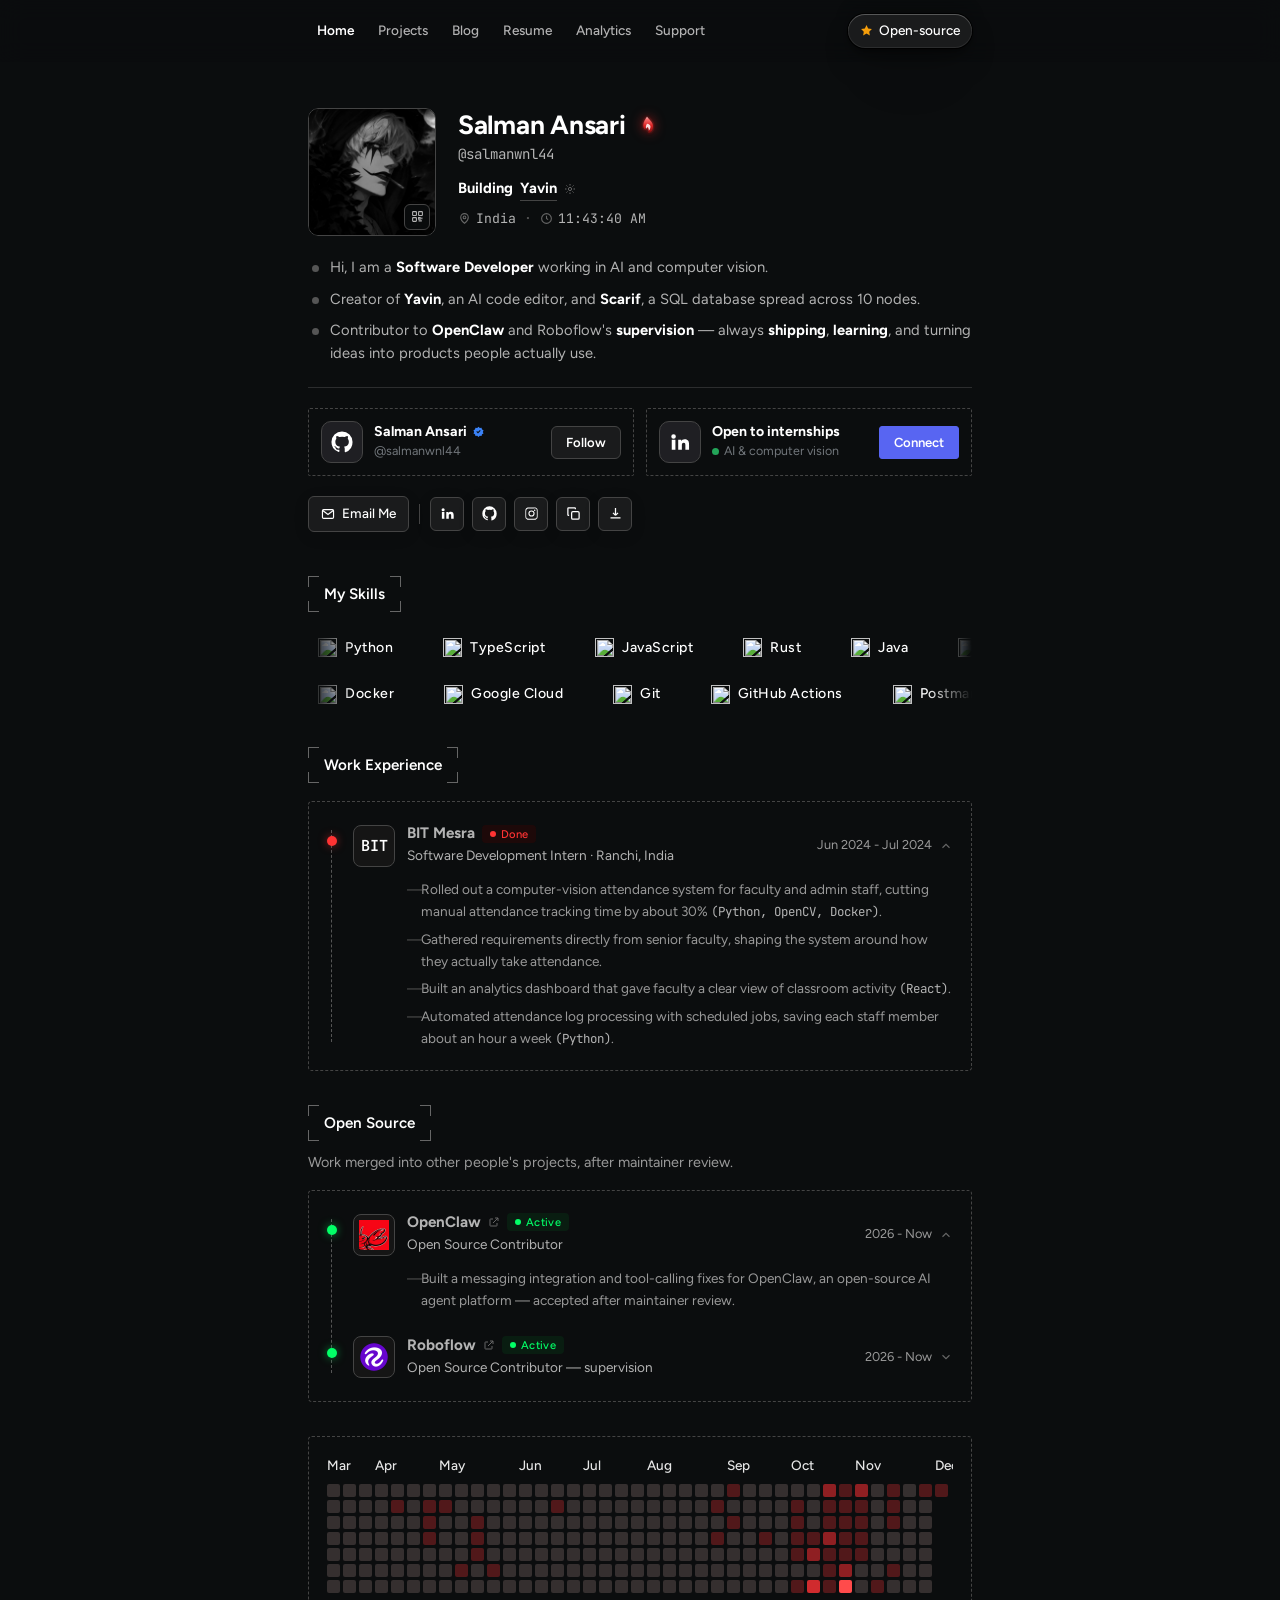
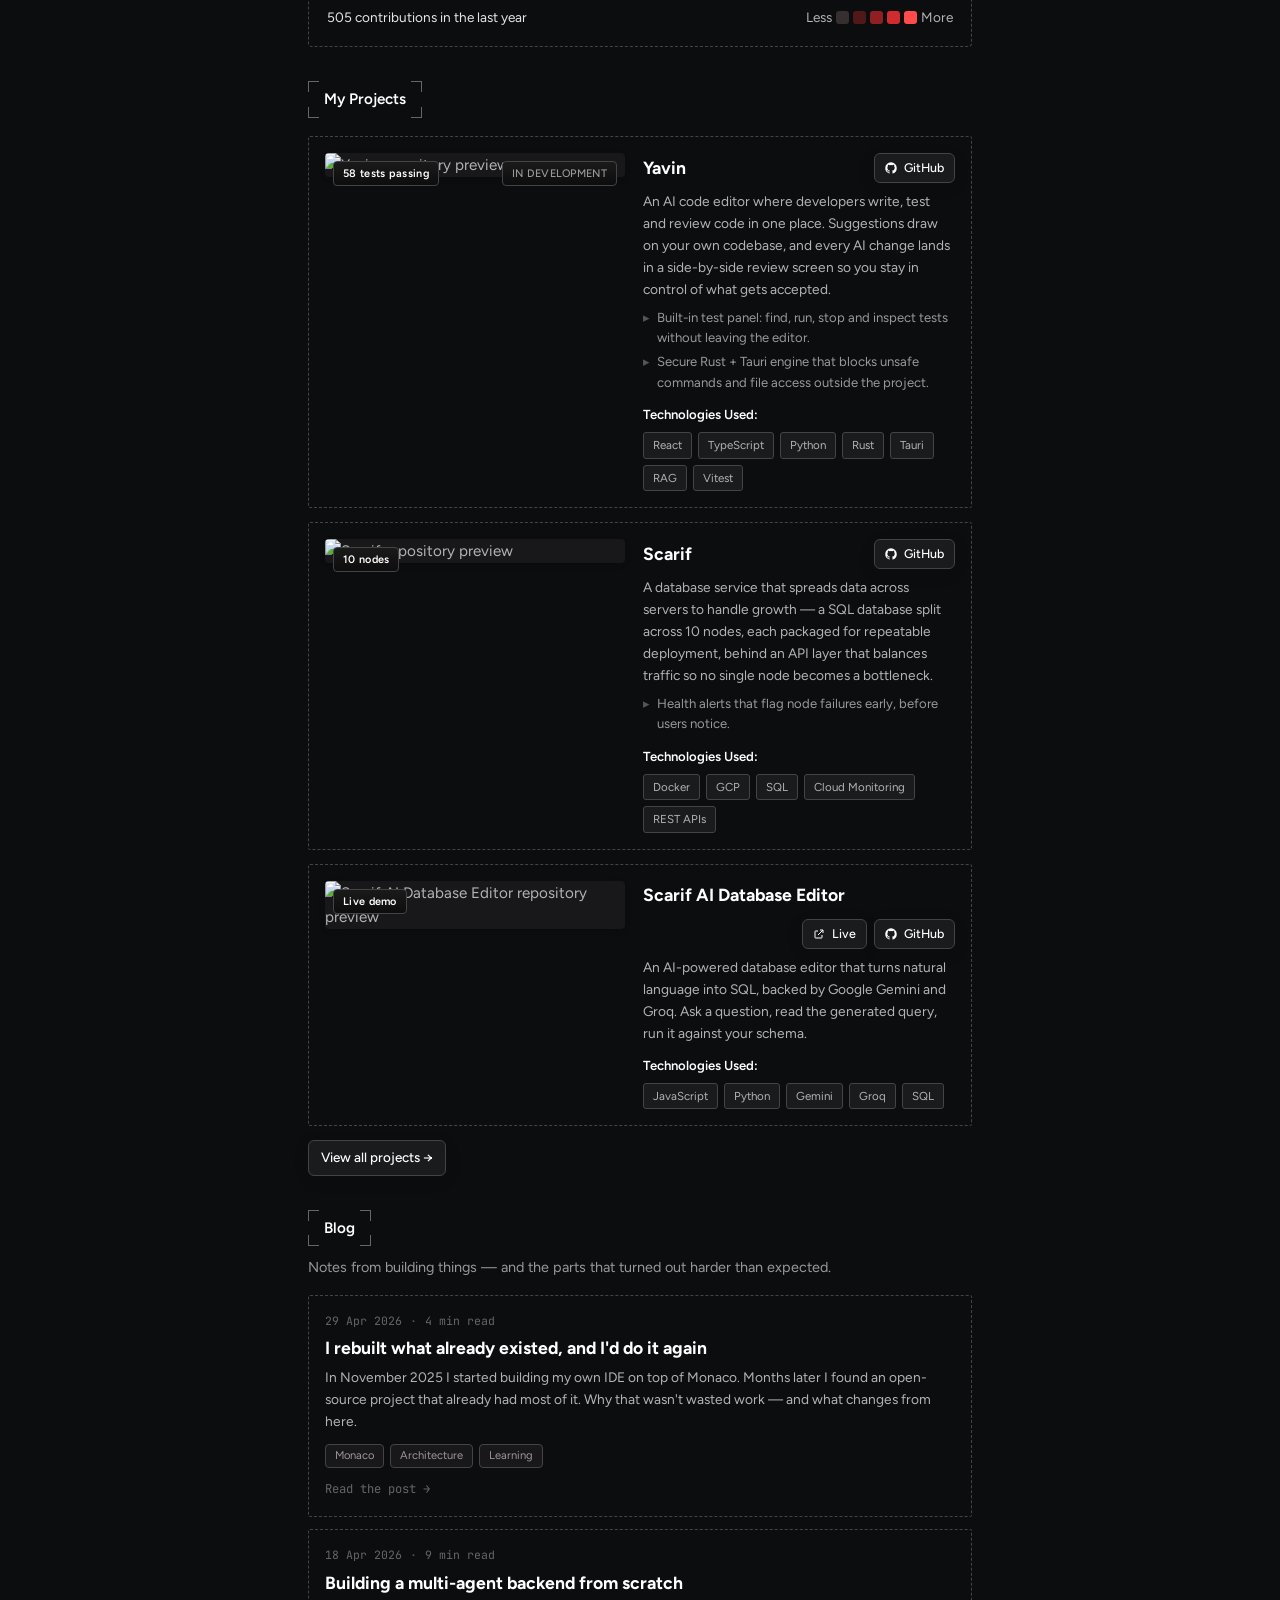
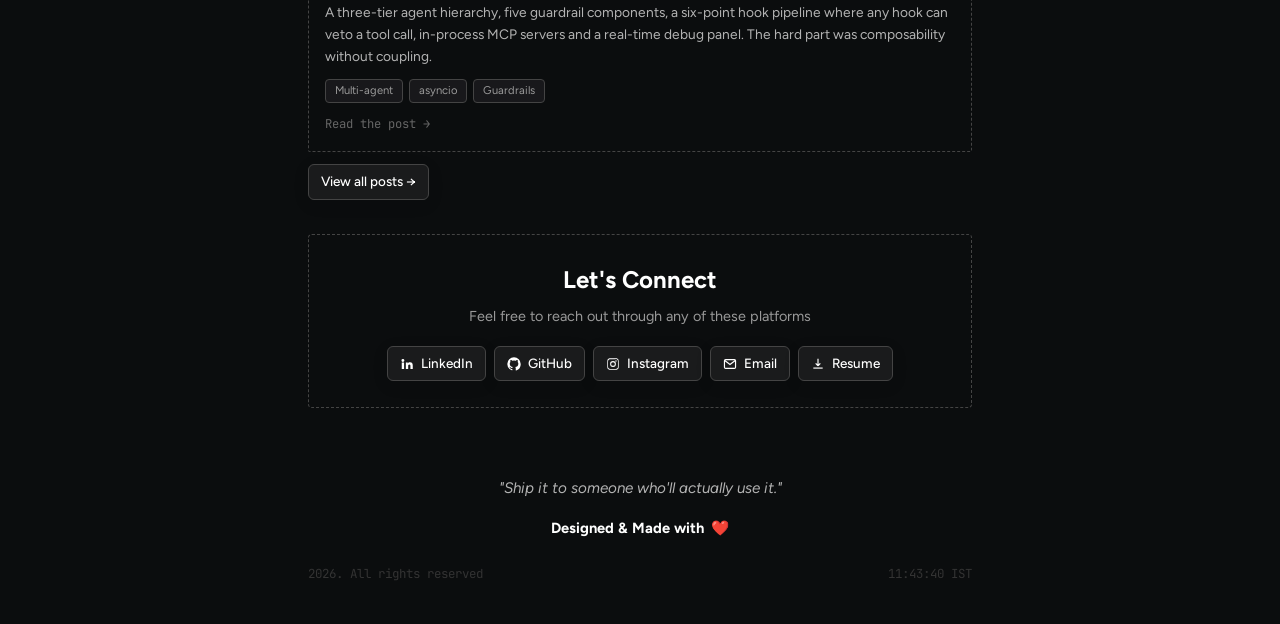
==== index.html @ 09cb1673 "chore: replace sizzle noise with clean, premium tactile pop click sound" ====
<!DOCTYPE html>
<html lang="en">

<head>
  <meta charset="utf-8" />
  <meta name="viewport" content="width=device-width, initial-scale=1" />
  <title>Salman Ansari</title>
  <meta name="description"
    content="Salman Ansari — MCA student at BIT Mesra building AI and computer-vision software. Creator of Yavin and Scarif. Open-source contributor to OpenClaw and Roboflow supervision." />
  <meta name="author" content="Salman Ansari" />
  <meta name="theme-color" content="#0b0d0e" />

  <meta property="og:type" content="website" />
  <meta property="og:title" content="Salman Ansari" />
  <meta property="og:description" content="MCA student at BIT Mesra building AI and computer-vision software." />
  <meta property="og:image" content="./assets/portrait.jpg" />
  <meta name="twitter:card" content="summary" />

  <link rel="icon"
    href="data:image/svg+xml,<svg xmlns='http://www.w3.org/2000/svg' viewBox='0 0 100 100'><rect width='100' height='100' rx='22' fill='%230b0d0e'/><text x='50' y='68' font-family='monospace' font-size='56' font-weight='700' fill='%23ffffff' text-anchor='middle'>S</text></svg>" />

  <link rel="preconnect" href="https://fonts.googleapis.com" />
  <link rel="preconnect" href="https://fonts.gstatic.com" crossorigin />
  <link
    href="https://fonts.googleapis.com/css2?family=Figtree:wght@400;500;600;700&amp;family=JetBrains+Mono:wght@400;500;600&amp;display=swap"
    rel="stylesheet" />
  <link rel="stylesheet" href="./assets/styles.css?v=202611122035" />

  <script type="application/ld+json">
{
  "@context": "https://schema.org",
  "@type": "Person",
  "name": "Salman Ansari",
  "jobTitle": "Software Developer",
  "email": "mailto:salmanwnl4@gmail.com",
  "url": "https://github.com/salmanwnl44",
  "alumniOf": "Birla Institute of Technology, Mesra",
  "sameAs": ["https://github.com/salmanwnl44", "https://www.linkedin.com/in/salmanwnl/"]
}
</script>
</head>

<body>
  <a class="skip-link" href="#main">Skip to content</a>

  <nav class="navbar" aria-label="Primary">
    <div class="nav-inner">
      <ul class="nav-links">
        <li><a href="./" class="nav-link is-active">Home</a></li>
        <li><a href="./projects" class="nav-link">Projects</a></li>
        <li><a href="./blog" class="nav-link">Blog</a></li>
        <li><a href="./resume" class="nav-link">Resume</a></li>
        <li><a href="./analytics" class="nav-link">Analytics</a></li>
        <li><a href="./support" class="nav-link">Support</a></li>
      </ul>
      <a class="nav-star" href="https://github.com/salmanwnl44" target="_blank" rel="noopener">
        <svg class="star" viewBox="0 0 24 24" width="13" height="13" fill="currentColor" aria-hidden="true">
          <path d="m12 2 3.1 6.3 6.9 1-5 4.9 1.2 6.8-6.2-3.3-6.2 3.3L7 14.2 2 9.3l6.9-1L12 2Z" />
        </svg>
        <span>Open-source</span>
      </a>
    </div>
  </nav>

  <main id="main" class="wrap">

    <!-- ===================== HERO ===================== -->
    <section class="hero">
      <div class="hero-top">
        <div class="avatar-wrap" data-avatar role="button" tabindex="0" aria-label="Click photo to flip">
          <div class="avatar-card">
            <div class="avatar-face avatar-front">
              <img class="avatar" src="./assets/portrait-anime.jpg" alt="Anime portrait of Salman Ansari" width="128" height="128" />
            </div>
            <div class="avatar-face avatar-back">
              <img class="avatar" src="./assets/portrait-real.jpg" alt="Real portrait of Salman Ansari" width="128" height="128" />
            </div>
          </div>
          <div class="qr-face">
            <img
              src="https://api.qrserver.com/v1/create-qr-code/?size=220x220&amp;margin=0&amp;data=https%3A%2F%2Fgithub.com%2Fsalmanwnl44"
              alt="QR code linking to github.com/salmanwnl44" width="112" height="112" loading="lazy" />
          </div>
          <button class="qr-toggle" type="button" data-qr-toggle aria-label="Show QR code" title="Show QR code" tabindex="0">
            <svg viewBox="0 0 24 24" width="13" height="13" fill="none" stroke="currentColor" stroke-width="2" aria-hidden="true">
              <rect x="3" y="3" width="7" height="7" rx="1" />
              <rect x="14" y="3" width="7" height="7" rx="1" />
              <rect x="3" y="14" width="7" height="7" rx="1" />
              <path d="M14 14h3v3h-3zM20 14v3M14 20h6" />
            </svg>
          </button>
        </div>

        <div class="hero-id">
          <h1 class="hero-name">Salman Ansari <span class="blood-flame" aria-hidden="true" title="blood flame">
            <svg viewBox="0 0 24 24" width="22" height="22" fill="none" xmlns="http://www.w3.org/2000/svg">
              <defs>
                <linearGradient id="bloodFlameGrad" x1="0%" y1="100%" x2="0%" y2="0%">
                  <stop offset="0%" stop-color="#7f0909" />
                  <stop offset="45%" stop-color="#dc2626" />
                  <stop offset="85%" stop-color="#f87171" />
                  <stop offset="100%" stop-color="#fecaca" />
                </linearGradient>
                <filter id="bloodFlameGlow" x="-20%" y="-20%" width="140%" height="140%">
                  <feDropShadow dx="0" dy="0" stdDeviation="2" flood-color="#dc2626" flood-opacity="0.8" />
                </filter>
              </defs>
              <!-- Outer Flame -->
              <path d="M12 2C10.5 4.5 8 7.5 8 11.5C8 13.8 9.2 15.6 10.4 16.5C10 15 10.3 13.2 11.5 12C12.2 14.5 14 15.8 14 18C14 18.5 13.8 19 13.5 19.5C16.8 18.6 18.5 15.5 18.5 12.5C18.5 7.5 14 5 12 2Z" fill="url(#bloodFlameGrad)" filter="url(#bloodFlameGlow)" />
              <!-- Inner Core Ember -->
              <path d="M12 9.5C10.8 11.5 10.5 13 11 15C11.5 14.2 12.2 13.8 12.8 13.2C13.5 14.2 14 15.2 14 16.8C15.2 15.8 15.8 14.2 15.8 12.5C15.8 10.8 14 9.8 12 9.5Z" fill="#fff" opacity="0.85" />
            </svg>
          </span></h1>
          <a class="hero-handle" href="https://github.com/salmanwnl44" target="_blank" rel="noopener">@salmanwnl44</a>

          <p class="hero-status">
            Building <a href="https://github.com/salmanwnl44/Yavin-Rust-1" target="_blank" rel="noopener">Yavin</a>
            <svg class="spin" viewBox="0 0 24 24" width="12" height="12" fill="none" stroke="currentColor"
              stroke-width="2" aria-hidden="true">
              <circle cx="12" cy="12" r="3.2" />
              <path d="M12 2v3M12 19v3M2 12h3M19 12h3M4.9 4.9l2.1 2.1M17 17l2.1 2.1M19.1 4.9 17 7M7 17l-2.1 2.1" />
            </svg>
          </p>

          <ul class="hero-meta">
            <li>
              <svg viewBox="0 0 24 24" width="13" height="13" fill="none" stroke="currentColor" stroke-width="2"
                aria-hidden="true">
                <path d="M12 21s7-5.5 7-11a7 7 0 1 0-14 0c0 5.5 7 11 7 11Z" />
                <circle cx="12" cy="10" r="2.5" />
              </svg>
              India
            </li>
            <li aria-hidden="true" class="sep">·</li>
            <li>
              <svg viewBox="0 0 24 24" width="13" height="13" fill="none" stroke="currentColor" stroke-width="2"
                aria-hidden="true">
                <circle cx="12" cy="12" r="9" />
                <path d="M12 7v5l3 2" />
              </svg>
              <span data-clock-12>--:--:--</span>
            </li>
          </ul>
        </div>
      </div>

      <ul class="hero-bio">
        <li>Hi, I am a <span class="hl">Software Developer</span> working in AI and computer vision.</li>
        <li>Creator of <span class="hl">Yavin</span>, an AI code editor, and <span class="hl">Scarif</span>, a SQL
          database spread across 10 nodes.</li>
        <li>Contributor to <span class="hl">OpenClaw</span> and Roboflow's <span class="hl">supervision</span> — always
          <span class="hl">shipping</span>, <span class="hl">learning</span>, and turning ideas into products people
          actually use.</li>
      </ul>

      <hr class="hero-rule" />

      <div class="hero-cards">
        <div class="mini-card">
          <span class="mini-logo">
            <svg viewBox="0 0 24 24" width="22" height="22" fill="currentColor" aria-hidden="true">
              <path
                d="M12 .5A11.5 11.5 0 0 0 .5 12a11.5 11.5 0 0 0 7.86 10.92c.58.1.79-.25.79-.56v-2c-3.2.7-3.88-1.37-3.88-1.37-.53-1.34-1.29-1.7-1.29-1.7-1.05-.72.08-.7.08-.7 1.16.08 1.77 1.19 1.77 1.19 1.04 1.78 2.72 1.27 3.38.97.1-.75.4-1.27.73-1.56-2.55-.29-5.23-1.28-5.23-5.69 0-1.26.45-2.29 1.19-3.1-.12-.29-.52-1.46.11-3.05 0 0 .97-.31 3.18 1.18a11.1 11.1 0 0 1 5.8 0c2.2-1.49 3.17-1.18 3.17-1.18.63 1.59.23 2.76.12 3.05.74.81 1.18 1.84 1.18 3.1 0 4.42-2.69 5.39-5.25 5.68.41.36.78 1.07.78 2.15v3.19c0 .31.21.67.8.56A11.5 11.5 0 0 0 23.5 12A11.5 11.5 0 0 0 12 .5Z" />
            </svg>
          </span>
          <div class="mini-body">
            <p class="mini-name">Salman Ansari
              <svg viewBox="0 0 24 24" width="13" height="13" fill="currentColor" aria-hidden="true">
                <path
                  d="m12 1.5 2.4 2.1 3.2-.3.9 3.1 2.8 1.6-1.3 2.9 1.3 2.9-2.8 1.6-.9 3.1-3.2-.3L12 20.3l-2.4-2.1-3.2.3-.9-3.1L2.7 13.8 4 10.9 2.7 8l2.8-1.6.9-3.1 3.2.3L12 1.5Zm-1 12.3 5-5-1.4-1.4-3.6 3.6-1.6-1.6L8 10.8l3 3Z" />
              </svg>
            </p>
            <p class="mini-sub">@salmanwnl44</p>
          </div>
          <a class="mini-btn" href="https://github.com/salmanwnl44" target="_blank" rel="noopener">Follow</a>
        </div>

        <div class="mini-card">
          <span class="mini-logo">
            <svg viewBox="0 0 24 24" width="22" height="22" fill="currentColor" aria-hidden="true">
              <path
                d="M4.98 3.5a2.5 2.5 0 1 0 0 5 2.5 2.5 0 0 0 0-5ZM3 9.5h4v11H3v-11ZM9.5 9.5h3.8v1.5h.05c.53-.95 1.83-1.95 3.76-1.95 4.02 0 4.76 2.5 4.76 5.76v5.69h-4v-5.05c0-1.2-.02-2.75-1.78-2.75-1.78 0-2.05 1.3-2.05 2.66v5.14h-4v-11Z" />
            </svg>
          </span>
          <div class="mini-body">
            <p class="mini-name">Open to internships</p>
            <p class="mini-sub"><span class="dot-green" aria-hidden="true"></span> AI &amp; computer vision</p>
          </div>
          <a class="mini-btn is-brand" href="https://www.linkedin.com/in/salmanwnl/" target="_blank"
            rel="noopener">Connect</a>
        </div>
      </div>

      <div class="social-row">
        <a class="btn" href="mailto:salmanwnl4@gmail.com">
          <svg viewBox="0 0 24 24" width="14" height="14" fill="none" stroke="currentColor" stroke-width="2"
            aria-hidden="true">
            <rect x="2.5" y="4.5" width="19" height="15" rx="2" />
            <path d="m3 6 9 7 9-7" />
          </svg>
          Email Me
        </a>
        <span class="divider" aria-hidden="true"></span>
        <a class="btn icon-btn" href="https://www.linkedin.com/in/salmanwnl/" target="_blank" rel="noopener"
          aria-label="LinkedIn">
          <svg viewBox="0 0 24 24" width="15" height="15" fill="currentColor" aria-hidden="true">
            <path
              d="M4.98 3.5a2.5 2.5 0 1 0 0 5 2.5 2.5 0 0 0 0-5ZM3 9.5h4v11H3v-11ZM9.5 9.5h3.8v1.5h.05c.53-.95 1.83-1.95 3.76-1.95 4.02 0 4.76 2.5 4.76 5.76v5.69h-4v-5.05c0-1.2-.02-2.75-1.78-2.75-1.78 0-2.05 1.3-2.05 2.66v5.14h-4v-11Z" />
          </svg>
        </a>
        <a class="btn icon-btn" href="https://github.com/salmanwnl44" target="_blank" rel="noopener"
          aria-label="GitHub">
          <svg viewBox="0 0 24 24" width="15" height="15" fill="currentColor" aria-hidden="true">
            <path
              d="M12 .5A11.5 11.5 0 0 0 .5 12a11.5 11.5 0 0 0 7.86 10.92c.58.1.79-.25.79-.56v-2c-3.2.7-3.88-1.37-3.88-1.37-.53-1.34-1.29-1.7-1.29-1.7-1.05-.72.08-.7.08-.7 1.16.08 1.77 1.19 1.77 1.19 1.04 1.78 2.72 1.27 3.38.97.1-.75.4-1.27.73-1.56-2.55-.29-5.23-1.28-5.23-5.69 0-1.26.45-2.29 1.19-3.1-.12-.29-.52-1.46.11-3.05 0 0 .97-.31 3.18 1.18a11.1 11.1 0 0 1 5.8 0c2.2-1.49 3.17-1.18 3.17-1.18.63 1.59.23 2.76.12 3.05.74.81 1.18 1.84 1.18 3.1 0 4.42-2.69 5.39-5.25 5.68.41.36.78 1.07.78 2.15v3.19c0 .31.21.67.8.56A11.5 11.5 0 0 0 23.5 12A11.5 11.5 0 0 0 12 .5Z" />
          </svg>
        </a>
        <a class="btn icon-btn" href="https://www.instagram.com/salmanwnl/" target="_blank" rel="noopener"
          aria-label="Instagram">
          <svg viewBox="0 0 24 24" width="15" height="15" fill="currentColor" aria-hidden="true">
            <path
              d="M12 2.2c3.2 0 3.6 0 4.9.07 1.2.06 1.8.25 2.2.42.56.22.96.48 1.38.9.42.42.68.82.9 1.38.17.4.36 1 .42 2.2.07 1.3.07 1.7.07 4.9s0 3.6-.07 4.9c-.06 1.2-.25 1.8-.42 2.2a3.8 3.8 0 0 1-.9 1.38c-.42.42-.82.68-1.38.9-.4.17-1 .36-2.2.42-1.3.07-1.7.07-4.9.07s-3.6 0-4.9-.07c-1.2-.06-1.8-.25-2.2-.42a3.8 3.8 0 0 1-1.38-.9 3.8 3.8 0 0 1-.9-1.38c-.17-.4-.36-1-.42-2.2C2.2 15.6 2.2 15.2 2.2 12s0-3.6.07-4.9c.06-1.2.25-1.8.42-2.2.22-.56.48-.96.9-1.38.42-.42.82-.68 1.38-.9.4-.17 1-.36 2.2-.42C8.4 2.2 8.8 2.2 12 2.2Zm0 1.8c-3.14 0-3.5.01-4.74.07-.9.04-1.38.19-1.7.31-.43.17-.73.37-1.05.69-.32.32-.52.62-.69 1.05-.12.32-.27.8-.31 1.7C3.45 8.5 3.44 8.86 3.44 12s.01 3.5.07 4.74c.04.9.19 1.38.31 1.7.17.43.37.73.69 1.05.32.32.62.52 1.05.69.32.12.8.27 1.7.31 1.24.06 1.6.07 4.74.07s3.5-.01 4.74-.07c.9-.04 1.38-.19 1.7-.31.43-.17.73-.37 1.05-.69.32-.32.52-.62.69-1.05.12-.32.27-.8.31-1.7.06-1.24.07-1.6.07-4.74s-.01-3.5-.07-4.74c-.04-.9-.19-1.38-.31-1.7a2.8 2.8 0 0 0-.69-1.05 2.8 2.8 0 0 0-1.05-.69c-.32-.12-.8-.27-1.7-.31C15.5 4.01 15.14 4 12 4Zm0 3.06a4.94 4.94 0 1 1 0 9.88 4.94 4.94 0 0 1 0-9.88Zm0 8.15a3.21 3.21 0 1 0 0-6.42 3.21 3.21 0 0 0 0 6.42Zm6.29-8.35a1.15 1.15 0 1 1-2.3 0 1.15 1.15 0 0 1 2.3 0Z" />
          </svg>
        </a>
        <button class="btn icon-btn" type="button" data-copy="salmanwnl4@gmail.com" aria-label="Copy email address">
          <svg viewBox="0 0 24 24" width="15" height="15" fill="none" stroke="currentColor" stroke-width="2"
            aria-hidden="true">
            <rect x="9" y="9" width="12" height="12" rx="2" />
            <path d="M5 15H4a1 1 0 0 1-1-1V4a1 1 0 0 1 1-1h10a1 1 0 0 1 1 1v1" />
          </svg>
        </button>
        <a class="btn icon-btn" href="./assets/Salman_Ansari_Resume.pdf" target="_blank" rel="noopener"
          aria-label="Download résumé">
          <svg viewBox="0 0 24 24" width="15" height="15" fill="none" stroke="currentColor" stroke-width="2"
            aria-hidden="true">
            <path d="M12 3v12m0 0 4-4m-4 4-4-4" />
            <path d="M4 19h16" />
          </svg>
        </a>
      </div>
    </section>

    <!-- ===================== SKILLS ===================== -->
    <section class="section" id="skills">
      <h2 class="section-title">My Skills</h2>

      <div class="marquee" data-marquee>
        <div class="marquee-track" data-track>
          <span class="skill"><img src="https://cdn.simpleicons.org/python" alt="" width="19" height="19"
              loading="lazy" />Python</span>
          <span class="skill"><img src="https://cdn.simpleicons.org/typescript" alt="" width="19" height="19"
              loading="lazy" />TypeScript</span>
          <span class="skill"><img src="https://cdn.simpleicons.org/javascript" alt="" width="19" height="19"
              loading="lazy" />JavaScript</span>
          <span class="skill"><img src="https://cdn.simpleicons.org/rust/f74c00" alt="" width="19" height="19"
              loading="lazy" />Rust</span>
          <span class="skill"><img src="https://cdn.simpleicons.org/openjdk/ffffff" alt="" width="19" height="19"
              loading="lazy" />Java</span>
          <span class="skill"><img src="https://cdn.simpleicons.org/react" alt="" width="19" height="19"
              loading="lazy" />React</span>
          <span class="skill"><img src="https://cdn.simpleicons.org/nodedotjs" alt="" width="19" height="19"
              loading="lazy" />Node.js</span>
          <span class="skill"><img src="https://cdn.simpleicons.org/express/ffffff" alt="" width="19" height="19"
              loading="lazy" />Express</span>
          <span class="skill"><img src="https://cdn.simpleicons.org/fastapi" alt="" width="19" height="19"
              loading="lazy" />FastAPI</span>
          <span class="skill"><img src="https://cdn.simpleicons.org/flask/ffffff" alt="" width="19" height="19"
              loading="lazy" />Flask</span>
          <span class="skill"><img src="https://cdn.simpleicons.org/mongodb" alt="" width="19" height="19"
              loading="lazy" />MongoDB</span>
          <span class="skill"><img src="https://cdn.simpleicons.org/tauri" alt="" width="19" height="19"
              loading="lazy" />Tauri</span>
        </div>
      </div>

      <div class="marquee" data-marquee data-reverse>
        <div class="marquee-track" data-track>
          <span class="skill"><img src="https://cdn.simpleicons.org/docker" alt="" width="19" height="19"
              loading="lazy" />Docker</span>
          <span class="skill"><img src="https://cdn.simpleicons.org/googlecloud" alt="" width="19" height="19"
              loading="lazy" />Google Cloud</span>
          <span class="skill"><img src="https://cdn.simpleicons.org/git" alt="" width="19" height="19"
              loading="lazy" />Git</span>
          <span class="skill"><img src="https://cdn.simpleicons.org/githubactions" alt="" width="19" height="19"
              loading="lazy" />GitHub Actions</span>
          <span class="skill"><img src="https://cdn.simpleicons.org/postman" alt="" width="19" height="19"
              loading="lazy" />Postman</span>
          <span class="skill"><img src="https://cdn.simpleicons.org/opencv" alt="" width="19" height="19"
              loading="lazy" />OpenCV</span>
          <span class="skill"><img src="https://cdn.simpleicons.org/roboflow" alt="" width="19" height="19"
              loading="lazy" />Roboflow</span>
          <span class="skill"><img src="https://cdn.simpleicons.org/langchain/ffffff" alt="" width="19" height="19"
              loading="lazy" />LangGraph</span>
          <span class="skill"><img src="https://cdn.simpleicons.org/electron" alt="" width="19" height="19"
              loading="lazy" />Electron</span>
          <span class="skill"><img src="https://cdn.simpleicons.org/vitest" alt="" width="19" height="19"
              loading="lazy" />Vitest</span>
          <span class="skill"><img src="https://cdn.simpleicons.org/jest" alt="" width="19" height="19"
              loading="lazy" />Jest</span>
          <span class="skill"><img src="https://cdn.simpleicons.org/linux/ffffff" alt="" width="19" height="19"
              loading="lazy" />Linux</span>
        </div>
      </div>
    </section>

    <!-- ===================== EXPERIENCE ===================== -->
    <section class="section" id="experience">
      <h2 class="section-title">Work Experience</h2>

      <div class="boxed">
        <div class="timeline">

          <article class="exp" data-exp data-open="true">
            <span class="tl-dot is-past" aria-hidden="true"></span>
            <button class="exp-head" type="button" data-exp-toggle aria-expanded="true">
              <span class="exp-logo">BIT</span>
              <span class="exp-main">
                <span class="exp-company">BIT Mesra
                  <span class="badge badge-past"><span class="b-dot"></span>Done</span>
                </span>
                <span class="exp-role">Software Development Intern · Ranchi, India</span>
              </span>
              <span class="exp-right">
                <span class="exp-dates">Jun 2024 - Jul 2024</span>
                <svg class="exp-chev" viewBox="0 0 24 24" width="14" height="14" fill="none" stroke="currentColor"
                  stroke-width="2" aria-hidden="true">
                  <path d="m6 9 6 6 6-6" />
                </svg>
              </span>
            </button>
            <div class="exp-panel">
              <div>
                <ul class="exp-body">
                  <li>Rolled out a computer-vision attendance system for faculty and admin staff, cutting manual
                    attendance tracking time by about 30% <em>(Python, OpenCV, Docker)</em>.</li>
                  <li>Gathered requirements directly from senior faculty, shaping the system around how they actually
                    take attendance.</li>
                  <li>Built an analytics dashboard that gave faculty a clear view of classroom activity
                    <em>(React)</em>.</li>
                  <li>Automated attendance log processing with scheduled jobs, saving each staff member about an hour a
                    week <em>(Python)</em>.</li>
                </ul>
              </div>
            </div>
          </article>

        </div>
      </div>
    </section>

    <!-- ===================== OPEN SOURCE ===================== -->
    <section class="section" id="open-source">
      <h2 class="section-title">Open Source</h2>
      <p class="page-sub" style="margin:-8px 0 16px">Work merged into other people's projects, after maintainer review.
      </p>

      <div class="boxed">
        <div class="timeline">

          <article class="exp" data-exp data-open="true">
            <span class="tl-dot is-active" aria-hidden="true"></span>
            <button class="exp-head" type="button" data-exp-toggle aria-expanded="true">
              <span class="exp-logo"><img src="./assets/openclaw.png" alt="OpenClaw logo" width="32" height="32" loading="lazy" /></span>
              <span class="exp-main">
                <span class="exp-company">OpenClaw
                  <span class="ext" aria-hidden="true"><svg viewBox="0 0 24 24" width="12" height="12" fill="none"
                      stroke="currentColor" stroke-width="2">
                      <path d="M14 4h6v6M20 4 10 14M18 14v5a1 1 0 0 1-1 1H5a1 1 0 0 1-1-1V7a1 1 0 0 1 1-1h5" />
                    </svg></span>
                  <span class="badge badge-active"><span class="b-dot"></span>Active</span>
                </span>
                <span class="exp-role">Open Source Contributor</span>
              </span>
              <span class="exp-right">
                <span class="exp-dates">2026 - Now</span>
                <svg class="exp-chev" viewBox="0 0 24 24" width="14" height="14" fill="none" stroke="currentColor"
                  stroke-width="2" aria-hidden="true">
                  <path d="m6 9 6 6 6-6" />
                </svg>
              </span>
            </button>
            <div class="exp-panel">
              <div>
                <ul class="exp-body">
                  <li>Built a messaging integration and tool-calling fixes for OpenClaw, an open-source AI agent
                    platform — accepted after maintainer review.</li>
                </ul>
              </div>
            </div>
          </article>

          <article class="exp" data-exp>
            <span class="tl-dot is-active" aria-hidden="true"></span>
            <button class="exp-head" type="button" data-exp-toggle aria-expanded="false">
              <span class="exp-logo"><img src="./assets/roboflow.png" alt="Roboflow logo" width="32" height="32" loading="lazy" /></span>
              <span class="exp-main">
                <span class="exp-company">Roboflow
                  <span class="ext" aria-hidden="true"><svg viewBox="0 0 24 24" width="12" height="12" fill="none"
                      stroke="currentColor" stroke-width="2">
                      <path d="M14 4h6v6M20 4 10 14M18 14v5a1 1 0 0 1-1 1H5a1 1 0 0 1-1-1V7a1 1 0 0 1 1-1h5" />
                    </svg></span>
                  <span class="badge badge-active"><span class="b-dot"></span>Active</span>
                </span>
                <span class="exp-role">Open Source Contributor — supervision</span>
              </span>
              <span class="exp-right">
                <span class="exp-dates">2026 - Now</span>
                <svg class="exp-chev" viewBox="0 0 24 24" width="14" height="14" fill="none" stroke="currentColor"
                  stroke-width="2" aria-hidden="true">
                  <path d="m6 9 6 6 6-6" />
                </svg>
              </span>
            </button>
            <div class="exp-panel">
              <div>
                <ul class="exp-body">
                  <li>Documented how to evaluate Hugging Face DETR models in <em>supervision</em> by converting PyTorch
                    DataLoader targets into <em>sv.Detections</em> for mAP and confusion-matrix metrics — revised per
                    maintainer review.</li>
                </ul>
              </div>
            </div>
          </article>

        </div>
      </div>
    </section>

    <!-- ===================== CONTRIBUTIONS ===================== -->
    <section class="section" id="contributions">
      <div class="boxed">
        <div class="cal-scroll">
          <div class="cal-months" data-cal-months></div>
          <div class="cal-grid" data-cal-grid></div>
        </div>
        <div class="cal-foot">
          <span data-cal-total>Loading contributions…</span>
          <span class="cal-legend">
            Less
            <span class="sw" style="background:var(--cal-0)"></span>
            <span class="sw" style="background:var(--cal-1)"></span>
            <span class="sw" style="background:var(--cal-2)"></span>
            <span class="sw" style="background:var(--cal-3)"></span>
            <span class="sw" style="background:var(--cal-4)"></span>
            More
          </span>
        </div>
      </div>
    </section>

    <!-- ===================== PROJECTS ===================== -->
    <section class="section" id="projects">
      <h2 class="section-title">My Projects</h2>

        <article class="project">
          <div class="project-inner">
            <div class="banner">
              <img src="https://opengraph.githubassets.com/1/salmanwnl44/Yavin-Rust-1" alt="Yavin repository preview"
                loading="lazy" />
              <span class="banner-badge">58 tests passing</span>
              <span class="banner-badge right">IN DEVELOPMENT</span>
            </div>
            <div class="project-body">
              <div class="project-head">
                <h3 class="project-name">Yavin</h3>
                <div class="project-actions">
                  <a class="btn" href="https://github.com/salmanwnl44/Yavin-Rust-1" target="_blank" rel="noopener">
                    <svg viewBox="0 0 24 24" width="12" height="12" fill="currentColor" aria-hidden="true">
                      <path
                        d="M12 .5A11.5 11.5 0 0 0 .5 12a11.5 11.5 0 0 0 7.86 10.92c.58.1.79-.25.79-.56v-2c-3.2.7-3.88-1.37-3.88-1.37-.53-1.34-1.29-1.7-1.29-1.7-1.05-.72.08-.7.08-.7 1.16.08 1.77 1.19 1.77 1.19 1.04 1.78 2.72 1.27 3.38.97.1-.75.4-1.27.73-1.56-2.55-.29-5.23-1.28-5.23-5.69 0-1.26.45-2.29 1.19-3.1-.12-.29-.52-1.46.11-3.05 0 0 .97-.31 3.18 1.18a11.1 11.1 0 0 1 5.8 0c2.2-1.49 3.17-1.18 3.17-1.18.63 1.59.23 2.76.12 3.05.74.81 1.18 1.84 1.18 3.1 0 4.42-2.69 5.39-5.25 5.68.41.36.78 1.07.78 2.15v3.19c0 .31.21.67.8.56A11.5 11.5 0 0 0 23.5 12A11.5 11.5 0 0 0 12 .5Z" />
                    </svg>
                    GitHub
                  </a>
                </div>
              </div>
              <p class="project-desc">An AI code editor where developers write, test and review code in one place.
                Suggestions draw on your own codebase, and every AI change lands in a side-by-side review screen so you
                stay in control of what gets accepted.</p>
              <ul class="project-points">
                <li>Built-in test panel: find, run, stop and inspect tests without leaving the editor.</li>
                <li>Secure Rust + Tauri engine that blocks unsafe commands and file access outside the project.</li>
              </ul>
              <p class="tech-label">Technologies Used:</p>
              <div class="tech-row">
                <span class="tech">React</span><span class="tech">TypeScript</span><span class="tech">Python</span><span
                  class="tech">Rust</span><span class="tech">Tauri</span><span class="tech">RAG</span><span
                  class="tech">Vitest</span>
              </div>
            </div>
          </div>
        </article>

        <article class="project">
          <div class="project-inner">
            <div class="banner">
              <img src="https://opengraph.githubassets.com/1/salmanwnl44/yavin-architect"
                alt="Scarif repository preview" loading="lazy" />
              <span class="banner-badge">10 nodes</span>
            </div>
            <div class="project-body">
              <div class="project-head">
                <h3 class="project-name">Scarif</h3>
                <div class="project-actions">
                  <a class="btn" href="https://github.com/salmanwnl44/yavin-architect" target="_blank" rel="noopener">
                    <svg viewBox="0 0 24 24" width="12" height="12" fill="currentColor" aria-hidden="true">
                      <path
                        d="M12 .5A11.5 11.5 0 0 0 .5 12a11.5 11.5 0 0 0 7.86 10.92c.58.1.79-.25.79-.56v-2c-3.2.7-3.88-1.37-3.88-1.37-.53-1.34-1.29-1.7-1.29-1.7-1.05-.72.08-.7.08-.7 1.16.08 1.77 1.19 1.77 1.19 1.04 1.78 2.72 1.27 3.38.97.1-.75.4-1.27.73-1.56-2.55-.29-5.23-1.28-5.23-5.69 0-1.26.45-2.29 1.19-3.1-.12-.29-.52-1.46.11-3.05 0 0 .97-.31 3.18 1.18a11.1 11.1 0 0 1 5.8 0c2.2-1.49 3.17-1.18 3.17-1.18.63 1.59.23 2.76.12 3.05.74.81 1.18 1.84 1.18 3.1 0 4.42-2.69 5.39-5.25 5.68.41.36.78 1.07.78 2.15v3.19c0 .31.21.67.8.56A11.5 11.5 0 0 0 23.5 12A11.5 11.5 0 0 0 12 .5Z" />
                    </svg>
                    GitHub
                  </a>
                </div>
              </div>
              <p class="project-desc">A database service that spreads data across servers to handle growth — a SQL
                database split across 10 nodes, each packaged for repeatable deployment, behind an API layer that
                balances traffic so no single node becomes a bottleneck.</p>
              <ul class="project-points">
                <li>Health alerts that flag node failures early, before users notice.</li>
              </ul>
              <p class="tech-label">Technologies Used:</p>
              <div class="tech-row">
                <span class="tech">Docker</span><span class="tech">GCP</span><span class="tech">SQL</span><span
                  class="tech">Cloud Monitoring</span><span class="tech">REST APIs</span>
              </div>
            </div>
          </div>
        </article>

        <article class="project">
          <div class="project-inner">
            <div class="banner">
              <img src="https://opengraph.githubassets.com/1/salmanwnl44/Scarif-AI-Database-Editor-v0.1.0"
                alt="Scarif AI Database Editor repository preview" loading="lazy" />
              <span class="banner-badge">Live demo</span>
            </div>
            <div class="project-body">
              <div class="project-head">
                <h3 class="project-name">Scarif AI Database Editor</h3>
                <div class="project-actions">
                  <a class="btn" href="https://scarif-ai-database-editor-v0-1-0.onrender.com/" target="_blank"
                    rel="noopener">
                    <svg viewBox="0 0 24 24" width="12" height="12" fill="none" stroke="currentColor" stroke-width="2"
                      aria-hidden="true">
                      <path d="M14 4h6v6M20 4 10 14M18 14v5a1 1 0 0 1-1 1H5a1 1 0 0 1-1-1V7a1 1 0 0 1 1-1h5" />
                    </svg>
                    Live
                  </a>
                  <a class="btn" href="https://github.com/salmanwnl44/Scarif-AI-Database-Editor-v0.1.0" target="_blank"
                    rel="noopener">
                    <svg viewBox="0 0 24 24" width="12" height="12" fill="currentColor" aria-hidden="true">
                      <path
                        d="M12 .5A11.5 11.5 0 0 0 .5 12a11.5 11.5 0 0 0 7.86 10.92c.58.1.79-.25.79-.56v-2c-3.2.7-3.88-1.37-3.88-1.37-.53-1.34-1.29-1.7-1.29-1.7-1.05-.72.08-.7.08-.7 1.16.08 1.77 1.19 1.77 1.19 1.04 1.78 2.72 1.27 3.38.97.1-.75.4-1.27.73-1.56-2.55-.29-5.23-1.28-5.23-5.69 0-1.26.45-2.29 1.19-3.1-.12-.29-.52-1.46.11-3.05 0 0 .97-.31 3.18 1.18a11.1 11.1 0 0 1 5.8 0c2.2-1.49 3.17-1.18 3.17-1.18.63 1.59.23 2.76.12 3.05.74.81 1.18 1.84 1.18 3.1 0 4.42-2.69 5.39-5.25 5.68.41.36.78 1.07.78 2.15v3.19c0 .31.21.67.8.56A11.5 11.5 0 0 0 23.5 12A11.5 11.5 0 0 0 12 .5Z" />
                    </svg>
                    GitHub
                  </a>
                </div>
              </div>
              <p class="project-desc">An AI-powered database editor that turns natural language into SQL, backed by
                Google Gemini and Groq. Ask a question, read the generated query, run it against your schema.</p>
              <p class="tech-label">Technologies Used:</p>
              <div class="tech-row">
                <span class="tech">JavaScript</span><span class="tech">Python</span><span
                  class="tech">Gemini</span><span class="tech">Groq</span><span class="tech">SQL</span>
              </div>
            </div>
          </div>
        </article>

      <p style="margin-top:4px"><a class="btn" href="./projects">View all projects →</a></p>
    </section>

    <!-- ===================== BLOG ===================== -->
    <section class="section" id="blog">
      <h2 class="section-title">Blog</h2>
      <p class="page-sub" style="margin:-8px 0 16px">Notes from building things — and the parts that turned out harder
        than expected.</p>

      <a class="post-card" href="./blog-building-it-myself">
        <div class="post-meta">
          <span>29 Apr 2026</span>
          <span class="sep">·</span>
          <span>4 min read</span>
        </div>
        <h3 class="post-title">I rebuilt what already existed, and I'd do it again</h3>
        <p class="post-excerpt">In November 2025 I started building my own IDE on top of Monaco. Months later I found an
          open-source project that already had most of it. Why that wasn't wasted work — and what changes from here.</p>
        <div class="post-tags">
          <span class="post-tag">Monaco</span>
          <span class="post-tag">Architecture</span>
          <span class="post-tag">Learning</span>
        </div>
        <span class="post-read">Read the post →</span>
      </a>

      <a class="post-card" href="./blog-multi-agent-backend">
        <div class="post-meta">
          <span>18 Apr 2026</span>
          <span class="sep">·</span>
          <span>9 min read</span>
        </div>
        <h3 class="post-title">Building a multi-agent backend from scratch</h3>
        <p class="post-excerpt">A three-tier agent hierarchy, five guardrail components, a six-point hook pipeline where
          any hook can veto a tool call, in-process MCP servers and a real-time debug panel. The hard part was
          composability without coupling.</p>
        <div class="post-tags">
          <span class="post-tag">Multi-agent</span>
          <span class="post-tag">asyncio</span>
          <span class="post-tag">Guardrails</span>
        </div>
        <span class="post-read">Read the post →</span>
      </a>

      <p style="margin-top:4px"><a class="btn" href="./blog">View all posts →</a></p>
    </section>

    <!-- ===================== CONNECT ===================== -->
    <section class="section" id="contact">
      <div class="boxed connect">
        <h2>Let's Connect</h2>
        <p>Feel free to reach out through any of these platforms</p>
        <div class="connect-links">
          <a class="btn" href="https://www.linkedin.com/in/salmanwnl/" target="_blank" rel="noopener">
            <svg viewBox="0 0 24 24" width="14" height="14" fill="currentColor" aria-hidden="true">
              <path
                d="M4.98 3.5a2.5 2.5 0 1 0 0 5 2.5 2.5 0 0 0 0-5ZM3 9.5h4v11H3v-11ZM9.5 9.5h3.8v1.5h.05c.53-.95 1.83-1.95 3.76-1.95 4.02 0 4.76 2.5 4.76 5.76v5.69h-4v-5.05c0-1.2-.02-2.75-1.78-2.75-1.78 0-2.05 1.3-2.05 2.66v5.14h-4v-11Z" />
            </svg>
            LinkedIn
          </a>
          <a class="btn" href="https://github.com/salmanwnl44" target="_blank" rel="noopener">
            <svg viewBox="0 0 24 24" width="14" height="14" fill="currentColor" aria-hidden="true">
              <path
                d="M12 .5A11.5 11.5 0 0 0 .5 12a11.5 11.5 0 0 0 7.86 10.92c.58.1.79-.25.79-.56v-2c-3.2.7-3.88-1.37-3.88-1.37-.53-1.34-1.29-1.7-1.29-1.7-1.05-.72.08-.7.08-.7 1.16.08 1.77 1.19 1.77 1.19 1.04 1.78 2.72 1.27 3.38.97.1-.75.4-1.27.73-1.56-2.55-.29-5.23-1.28-5.23-5.69 0-1.26.45-2.29 1.19-3.1-.12-.29-.52-1.46.11-3.05 0 0 .97-.31 3.18 1.18a11.1 11.1 0 0 1 5.8 0c2.2-1.49 3.17-1.18 3.17-1.18.63 1.59.23 2.76.12 3.05.74.81 1.18 1.84 1.18 3.1 0 4.42-2.69 5.39-5.25 5.68.41.36.78 1.07.78 2.15v3.19c0 .31.21.67.8.56A11.5 11.5 0 0 0 23.5 12A11.5 11.5 0 0 0 12 .5Z" />
            </svg>
            GitHub
          </a>
          <a class="btn" href="https://www.instagram.com/salmanwnl/" target="_blank" rel="noopener">
            <svg viewBox="0 0 24 24" width="14" height="14" fill="currentColor" aria-hidden="true">
              <path
                d="M12 2.2c3.2 0 3.6 0 4.9.07 1.2.06 1.8.25 2.2.42.56.22.96.48 1.38.9.42.42.68.82.9 1.38.17.4.36 1 .42 2.2.07 1.3.07 1.7.07 4.9s0 3.6-.07 4.9c-.06 1.2-.25 1.8-.42 2.2a3.8 3.8 0 0 1-.9 1.38c-.42.42-.82.68-1.38.9-.4.17-1 .36-2.2.42-1.3.07-1.7.07-4.9.07s-3.6 0-4.9-.07c-1.2-.06-1.8-.25-2.2-.42a3.8 3.8 0 0 1-1.38-.9 3.8 3.8 0 0 1-.9-1.38c-.17-.4-.36-1-.42-2.2C2.2 15.6 2.2 15.2 2.2 12s0-3.6.07-4.9c.06-1.2.25-1.8.42-2.2.22-.56.48-.96.9-1.38.42-.42.82-.68 1.38-.9.4-.17 1-.36 2.2-.42C8.4 2.2 8.8 2.2 12 2.2Zm0 1.8c-3.14 0-3.5.01-4.74.07-.9.04-1.38.19-1.7.31-.43.17-.73.37-1.05.69-.32.32-.52.62-.69 1.05-.12.32-.27.8-.31 1.7C3.45 8.5 3.44 8.86 3.44 12s.01 3.5.07 4.74c.04.9.19 1.38.31 1.7.17.43.37.73.69 1.05.32.32.62.52 1.05.69.32.12.8.27 1.7.31 1.24.06 1.6.07 4.74.07s3.5-.01 4.74-.07c.9-.04 1.38-.19 1.7-.31.43-.17.73-.37 1.05-.69.32-.32.52-.62.69-1.05.12-.32.27-.8.31-1.7.06-1.24.07-1.6.07-4.74s-.01-3.5-.07-4.74c-.04-.9-.19-1.38-.31-1.7a2.8 2.8 0 0 0-.69-1.05 2.8 2.8 0 0 0-1.05-.69c-.32-.12-.8-.27-1.7-.31C15.5 4.01 15.14 4 12 4Zm0 3.06a4.94 4.94 0 1 1 0 9.88 4.94 4.94 0 0 1 0-9.88Zm0 8.15a3.21 3.21 0 1 0 0-6.42 3.21 3.21 0 0 0 0 6.42Zm6.29-8.35a1.15 1.15 0 1 1-2.3 0 1.15 1.15 0 0 1 2.3 0Z" />
            </svg>
            Instagram
          </a>
          <a class="btn" href="mailto:salmanwnl4@gmail.com">
            <svg viewBox="0 0 24 24" width="14" height="14" fill="none" stroke="currentColor" stroke-width="2"
              aria-hidden="true">
              <rect x="2.5" y="4.5" width="19" height="15" rx="2" />
              <path d="m3 6 9 7 9-7" />
            </svg>
            Email
          </a>
          <a class="btn" href="./assets/Salman_Ansari_Resume.pdf" target="_blank" rel="noopener">
            <svg viewBox="0 0 24 24" width="14" height="14" fill="none" stroke="currentColor" stroke-width="2"
              aria-hidden="true">
              <path d="M12 3v12m0 0 4-4m-4 4-4-4" />
              <path d="M4 19h16" />
            </svg>
            Resume
          </a>
        </div>
      </div>
    </section>
  </main>

  <footer class="footer">
    <p class="footer-quote">"Ship it to someone who'll actually use it."</p>
    <p class="footer-made">Designed &amp; Made with <span class="heart" aria-hidden="true">❤️</span></p>
    <p class="footer-bottom">
      <span><span data-year>2026</span>. All rights reserved</span>
      <span data-clock-24>--:--:-- IST</span>
    </p>
  </footer>

  <script src="./assets/main.js?v=202611122035" defer></script>
</body>

</html>
---- assets/styles.css ----
/* ==========================================================================
   Salman Ansari — portfolio
   Dark-only, 700px single column. Tokens per the manixh.dev design reference.
   ========================================================================== */

:root {
  --bg-primary: #0b0d0e;
  --bg-surface: #1a1b1c;
  --bg-surface-elevated: #232326;
  --bg-surface-subtle: #151515;
  --bg-skeleton: #18181b;

  --text-primary: #ffffff;
  --text-secondary: #b3b3b3;
  --text-tertiary: #b4b4b4;
  --text-muted: #999999;
  --text-faint: #71767b;
  --text-dim: #666666;
  --text-faintest: #555555;
  --text-ghost: #333333;

  --border-default: #444444;
  --border-hover: #888888;
  --border-subtle: rgba(255, 255, 255, 0.1);
  --border-inset: #ffffff14;
  --border-inset-highlight: #ffffff33;

  --accent-blue: #3b82f6;
  --accent-amber: #f59e0b;
  --accent-green: #22c55e;
  --accent-discord: #5865f2;
  --accent-discord-hover: #4752c4;

  --status-active: #02ff67;
  --status-active-bg: #091d11;
  --status-past: #ff3333;
  --status-past-bg: #1d0909;
  --status-future: #ffaa00;
  --status-future-bg: #1d1509;

  --cal-0: #352f2f;
  --cal-1: #51181a;
  --cal-2: #8f1f22;
  --cal-3: #d02b2e;
  --cal-4: #ff4b4b;

  --font-ui: 'Figtree', -apple-system, BlinkMacSystemFont, 'Segoe UI', Roboto, sans-serif;
  --font-mono: 'JetBrains Mono', 'Courier New', monospace;

  --container-max: 700px;
  --container-padding: 18px;

  --radius-sm: 2px;
  --radius-md: 3px;
  --radius-lg: 4px;
  --radius-xl: 6px;
  --radius-2xl: 8px;
  --radius-3xl: 10px;
  --radius-pill: 999px;

  --duration-fast: 0.2s;
  --duration-slow: 0.3s;
  --ease-material: cubic-bezier(0.4, 0, 0.2, 1);

  --shadow-pill:
    0 32px 64px -16px #0006, 0 16px 32px -8px #0006, 0 8px 16px -4px #0004,
    0 4px 8px -2px #0004, 0 -8px 16px -1px #0003, 0 2px 4px -1px #0004,
    0 0 0 1px #000, inset 0 0 0 1px var(--border-inset), inset 0 1px 0 var(--border-inset-highlight);
  --shadow-pill-hover:
    0 40px 80px -16px #0008, 0 20px 40px -8px #0008, 0 12px 20px -4px #0006,
    0 6px 12px -2px #0006, 0 -12px 20px -1px #0004, 0 4px 8px -1px #0006,
    0 0 0 1px #000, inset 0 0 0 1px #ffffff20, inset 0 1px 0 #ffffff40;
}

*,
*::before,
*::after {
  box-sizing: border-box;
}

html {
  scroll-behavior: smooth;
  -webkit-text-size-adjust: 100%;
}

body {
  margin: 0;
  background: var(--bg-primary);
  color: var(--text-secondary);
  font-family: var(--font-ui);
  font-size: 0.95rem;
  line-height: 1.6;
  -webkit-font-smoothing: antialiased;
}

::selection {
  background: rgba(180, 180, 180, 0.3);
  color: #fff;
}

img {
  max-width: 100%;
  display: block;
}

a {
  color: inherit;
  text-decoration: none;
}

h1,
h2,
h3,
h4 {
  color: var(--text-primary);
  font-weight: 600;
  margin: 0;
}

p {
  margin: 0;
}

ul {
  margin: 0;
  padding: 0;
  list-style: none;
}

button {
  font: inherit;
  color: inherit;
  background: none;
  border: none;
  cursor: pointer;
}

:focus-visible {
  outline: 1px solid var(--border-hover);
  outline-offset: 2px;
}

::-webkit-scrollbar {
  width: 10px;
}

::-webkit-scrollbar-track {
  background: rgba(255, 255, 255, 0.02);
}

::-webkit-scrollbar-thumb {
  background: var(--border-subtle);
  border-radius: var(--radius-3xl);
}

::-webkit-scrollbar-thumb:hover {
  background: rgba(255, 255, 255, 0.18);
}

.skip-link {
  position: absolute;
  left: -9999px;
  top: 0;
  padding: 8px 14px;
  background: var(--bg-surface);
  border: 1px solid var(--border-default);
  color: #fff;
  z-index: 2000;
}

.skip-link:focus {
  left: 12px;
  top: 12px;
}

.sep {
  color: var(--text-faintest);
}

.hl {
  color: var(--text-primary);
  font-weight: 700;
}

.mono {
  font-family: var(--font-mono);
}

/* ---------- navbar ---------- */
.navbar {
  position: sticky;
  top: 0;
  z-index: 1000;
  background: rgba(11, 13, 14, 0.6);
  backdrop-filter: blur(12px);
  -webkit-backdrop-filter: blur(12px);
}

.nav-inner {
  max-width: var(--container-max);
  margin: 0 auto;
  padding: 14px var(--container-padding);
  display: flex;
  align-items: center;
  justify-content: space-between;
  gap: 12px;
}

.nav-links {
  display: flex;
  align-items: center;
  gap: 6px;
  overflow-x: auto;
  scrollbar-width: none;
}

.nav-links::-webkit-scrollbar {
  display: none;
}

.nav-link {
  display: block;
  padding: 4px 9px;
  border-radius: var(--radius-lg);
  font-size: 0.85rem;
  font-weight: 500;
  color: var(--text-secondary);
  white-space: nowrap;
  transition: color var(--duration-fast) ease, background var(--duration-fast) ease;
}

.nav-link:hover {
  color: var(--text-primary);
  background: rgba(255, 255, 255, 0.05);
}

.nav-link.is-active {
  color: var(--text-primary);
  font-weight: 600;
}

.nav-star {
  display: inline-flex;
  align-items: center;
  gap: 6px;
  flex: none;
  padding: 6px 12px;
  border-radius: var(--radius-pill);
  background: var(--bg-surface);
  color: var(--text-primary);
  font-size: 0.85rem;
  font-weight: 500;
  box-shadow: var(--shadow-pill);
  transition: box-shadow var(--duration-slow) var(--ease-material), transform var(--duration-slow) var(--ease-material);
}

.nav-star:hover {
  box-shadow: var(--shadow-pill-hover);
  transform: translateY(-1px);
}

.nav-star .star {
  color: var(--accent-amber);
}

/* ---------- page shell ---------- */
.wrap {
  max-width: var(--container-max);
  margin: 0 auto;
  padding: 0 var(--container-padding);
}

.section {
  scroll-margin-top: 60px;
  margin-bottom: 34px;
}

.hero {
  padding-top: 46px;
  margin-bottom: 44px;
}

/* corner-bracket section heading — four detached crop marks, no full outline */
.section-title {
  --bracket-color: var(--text-dim);
  --bracket-len: 11px;
  --bracket-thickness: 1px;

  position: relative;
  display: inline-block;
  margin: 0 0 18px;
  padding: 9px 16px;
  font-size: 0.95rem;
  font-weight: 600;
  color: var(--text-primary);
  line-height: 1.2;

  background-image:
    linear-gradient(var(--bracket-color), var(--bracket-color)),
    linear-gradient(var(--bracket-color), var(--bracket-color)),
    linear-gradient(var(--bracket-color), var(--bracket-color)),
    linear-gradient(var(--bracket-color), var(--bracket-color)),
    linear-gradient(var(--bracket-color), var(--bracket-color)),
    linear-gradient(var(--bracket-color), var(--bracket-color)),
    linear-gradient(var(--bracket-color), var(--bracket-color)),
    linear-gradient(var(--bracket-color), var(--bracket-color));
  background-repeat: no-repeat;
  background-size:
    var(--bracket-len) var(--bracket-thickness), var(--bracket-thickness) var(--bracket-len),
    var(--bracket-len) var(--bracket-thickness), var(--bracket-thickness) var(--bracket-len),
    var(--bracket-len) var(--bracket-thickness), var(--bracket-thickness) var(--bracket-len),
    var(--bracket-len) var(--bracket-thickness), var(--bracket-thickness) var(--bracket-len);
  background-position:
    left top, left top,
    right top, right top,
    left bottom, left bottom,
    right bottom, right bottom;
}

.boxed {
  border: 1px dashed var(--border-default);
  border-radius: var(--radius-lg);
  padding: 18px;
}

/* ---------- hero ---------- */
.hero-top {
  display: flex;
  align-items: flex-start;
  gap: 22px;
  margin-bottom: 20px;
}

.avatar-wrap {
  position: relative;
  flex: none;
  width: 128px;
  height: 128px;
  perspective: 900px;
  cursor: pointer;
  user-select: none;
}

.avatar-card {
  width: 128px;
  height: 128px;
  position: relative;
  transform-style: preserve-3d;
  transition: transform 0.6s cubic-bezier(0.4, 0, 0.2, 1);
  border-radius: var(--radius-3xl);
}

.avatar-wrap.is-flipped .avatar-card {
  transform: rotateY(180deg);
}

.avatar-face {
  position: absolute;
  inset: 0;
  width: 100%;
  height: 100%;
  border-radius: var(--radius-3xl);
  backface-visibility: hidden;
  -webkit-backface-visibility: hidden;
  overflow: hidden;
}

.avatar-front {
  transform: rotateY(0deg);
}

.avatar-back {
  transform: rotateY(180deg);
}

.avatar {
  width: 128px;
  height: 128px;
  border-radius: var(--radius-3xl);
  object-fit: cover;
  border: 1px solid var(--border-default);
  background: var(--bg-skeleton);
  filter: grayscale(1);
  transition: filter var(--duration-slow) ease;
}

.avatar-wrap:hover .avatar {
  filter: grayscale(0);
}

.qr-face {
  position: absolute;
  inset: 0;
  border-radius: var(--radius-3xl);
  background: #fff;
  display: grid;
  place-items: center;
  padding: 8px;
  opacity: 0;
  pointer-events: none;
  transition: opacity var(--duration-slow) ease;
  z-index: 5;
}

.avatar-wrap.show-qr .qr-face {
  opacity: 1;
  pointer-events: auto;
}

.qr-toggle {
  position: absolute;
  bottom: 6px;
  right: 6px;
  width: 26px;
  height: 26px;
  display: grid;
  place-items: center;
  border-radius: var(--radius-xl);
  background: rgba(11, 13, 14, 0.85);
  border: 1px solid var(--border-default);
  color: var(--text-secondary);
  transition: color var(--duration-fast) ease, border-color var(--duration-fast) ease, transform 0.25s ease;
  z-index: 6;
  cursor: pointer;
}

.avatar-wrap:hover .qr-toggle {
  color: #fff;
  border-color: var(--border-hover);
  transform: scale(1.08);
}

.hero-id {
  padding-top: 2px;
  min-width: 0;
}

.hero-name {
  font-size: 1.65rem;
  font-weight: 700;
  line-height: 1.2;
  letter-spacing: -0.01em;
  display: flex;
  align-items: center;
  gap: 8px;
  flex-wrap: wrap;
}

.hero-name .emoji {
  font-size: 1.1rem;
}

.hero-name .blood-flame {
  display: inline-flex;
  align-items: center;
  justify-content: center;
  margin-left: 2px;
  filter: drop-shadow(0 0 6px rgba(220, 38, 38, 0.75));
  animation: flameFlicker 2.4s ease-in-out infinite alternate;
}

@keyframes flameFlicker {
  0% {
    transform: scale(1) translateY(0);
    filter: drop-shadow(0 0 5px rgba(220, 38, 38, 0.65));
  }
  50% {
    transform: scale(1.08) translateY(-1px) rotate(-1deg);
    filter: drop-shadow(0 0 9px rgba(239, 68, 68, 0.95));
  }
  100% {
    transform: scale(1.03) translateY(0) rotate(1.5deg);
    filter: drop-shadow(0 0 7px rgba(185, 28, 28, 0.8));
  }
}

.hero-handle {
  display: inline-block;
  margin-top: 2px;
  font-family: var(--font-mono);
  font-size: 0.88rem;
  color: var(--text-tertiary);
  transition: color var(--duration-fast) ease;
}

.hero-handle:hover {
  color: var(--text-primary);
}

.hero-status {
  margin-top: 10px;
  display: flex;
  align-items: center;
  gap: 7px;
  font-size: 0.92rem;
  font-weight: 700;
  color: var(--text-primary);
}

.hero-status a {
  border-bottom: 1px solid var(--border-default);
}

.hero-status a:hover {
  border-color: var(--border-hover);
}

.hero-status .spin {
  color: var(--text-dim);
  animation: spin 6s linear infinite;
}

@keyframes spin {
  to {
    transform: rotate(360deg);
  }
}

.hero-meta {
  margin-top: 7px;
  display: flex;
  flex-wrap: wrap;
  align-items: center;
  gap: 4px 8px;
  font-family: var(--font-mono);
  font-size: 0.82rem;
  color: var(--text-tertiary);
}

.hero-meta li {
  display: inline-flex;
  align-items: center;
  gap: 5px;
}

.hero-meta svg {
  color: var(--text-dim);
  flex: none;
}

.hero-bio {
  display: flex;
  flex-direction: column;
  gap: 9px;
  margin-bottom: 22px;
}

.hero-bio li {
  position: relative;
  padding-left: 22px;
  font-size: 0.92rem;
  line-height: 1.55;
  color: var(--text-secondary);
}

.hero-bio li::before {
  content: '';
  position: absolute;
  left: 4px;
  top: 9px;
  width: 7px;
  height: 7px;
  border-radius: 50%;
  background: var(--text-faintest);
}

.hero-rule {
  height: 1px;
  border: 0;
  background: var(--border-default);
  opacity: 0.6;
  margin: 0 0 20px;
}

/* ---------- hero cards (profile / community) ---------- */
.hero-cards {
  display: grid;
  grid-template-columns: repeat(2, minmax(0, 1fr));
  gap: 12px;
  margin-bottom: 20px;
}

.mini-card {
  display: flex;
  align-items: center;
  gap: 11px;
  padding: 12px;
  border: 1px dashed var(--border-default);
  border-radius: var(--radius-sm);
  transition: border-color var(--duration-slow) ease;
}

.mini-card:hover {
  border-color: var(--border-hover);
}

.mini-logo {
  width: 42px;
  height: 42px;
  flex: none;
  border-radius: var(--radius-3xl);
  background: #1f1f23;
  display: grid;
  place-items: center;
  overflow: hidden;
  border: 1px solid var(--border-default);
  color: #fff;
}

.mini-logo img {
  width: 100%;
  height: 100%;
  object-fit: cover;
}

.mini-body {
  min-width: 0;
  flex: 1;
}

.mini-name {
  display: flex;
  align-items: center;
  gap: 5px;
  font-size: 0.88rem;
  font-weight: 700;
  color: var(--text-primary);
  line-height: 1.3;
}

.mini-name svg {
  color: var(--accent-blue);
  flex: none;
}

.mini-sub {
  font-size: 0.78rem;
  color: var(--text-faint);
  display: flex;
  align-items: center;
  gap: 5px;
}

.mini-sub .dot-green {
  width: 7px;
  height: 7px;
  border-radius: 50%;
  background: #23a559;
  flex: none;
}

.mini-btn {
  flex: none;
  padding: 5px 14px;
  border-radius: var(--radius-xl);
  border: 1px solid var(--border-default);
  background: var(--bg-surface);
  font-size: 0.82rem;
  font-weight: 600;
  color: var(--text-primary);
  transition: background var(--duration-fast) ease, border-color var(--duration-fast) ease;
}

.mini-btn:hover {
  border-color: var(--border-hover);
  background: #1a1b1cc7;
}

.mini-btn.is-brand {
  background: var(--accent-discord);
  border-color: var(--accent-discord);
  color: #fff;
  border-radius: var(--radius-md);
}

.mini-btn.is-brand:hover {
  background: var(--accent-discord-hover);
  border-color: var(--accent-discord-hover);
}

/* ---------- social row ---------- */
.social-row {
  display: flex;
  flex-wrap: wrap;
  align-items: center;
  gap: 8px;
}

.social-row .divider {
  width: 1px;
  height: 20px;
  background: var(--border-default);
  margin: 0 2px;
}

.btn {
  display: inline-flex;
  align-items: center;
  gap: 7px;
  padding: 6px 12px;
  border: 1px solid var(--border-default);
  border-radius: var(--radius-xl);
  background: var(--bg-surface);
  color: var(--text-primary);
  font-size: 0.84rem;
  font-weight: 500;
  box-shadow: 0 4px 16px rgba(0, 0, 0, 0.1);
  transition: border-color var(--duration-slow) ease, background var(--duration-slow) ease, transform var(--duration-slow) var(--ease-material);
}

.btn:hover {
  border-color: var(--border-hover);
  background: #1a1b1cc7;
  transform: translateY(-1px);
}

.btn svg {
  flex: none;
}

.icon-btn {
  padding: 7px;
  width: 34px;
  height: 34px;
  justify-content: center;
}

/* ---------- blood sparks canvas overlay ---------- */
.blood-sparks-canvas {
  position: fixed;
  inset: 0;
  width: 100vw;
  height: 100vh;
  pointer-events: none;
  z-index: 99999;
}

.btn:active,
button:active,
a:active {
  transform: scale(0.97) translateY(0) !important;
}

/* ---------- toast notification ---------- */
.toast-msg {
  position: fixed;
  bottom: 24px;
  right: 24px;
  background: var(--bg-surface);
  border: 1px solid var(--border-default);
  color: var(--text-primary);
  padding: 10px 16px;
  border-radius: var(--radius-lg);
  font-size: 0.86rem;
  font-family: var(--font-mono);
  box-shadow: 0 8px 30px rgba(0, 0, 0, 0.45);
  z-index: 9999;
  display: flex;
  align-items: center;
  gap: 8px;
  opacity: 0;
  transform: translateY(12px);
  transition: opacity 0.25s ease, transform 0.25s ease;
  pointer-events: none;
}

.toast-msg.is-visible {
  opacity: 1;
  transform: translateY(0);
}

.toast-dot {
  width: 8px;
  height: 8px;
  border-radius: 50%;
  background: #22c55e;
  box-shadow: 0 0 8px #22c55e;
}
.marquee {
  position: relative;
  overflow: hidden;
  padding: 3px 0;
  margin-bottom: 10px;
  mask-image: linear-gradient(90deg, transparent, #000 7%, #000 93%, transparent);
  -webkit-mask-image: linear-gradient(90deg, transparent, #000 7%, #000 93%, transparent);
}

.marquee-track {
  display: flex;
  width: max-content;
  gap: 30px;
  animation: marquee 60s linear infinite;
}

.marquee[data-reverse] .marquee-track {
  animation-direction: reverse;
}

.marquee:hover .marquee-track {
  animation-play-state: paused;
}

@keyframes marquee {
  from {
    transform: translateX(0);
  }

  to {
    transform: translateX(-50%);
  }
}

.skill {
  flex: none;
  display: inline-flex;
  align-items: center;
  gap: 8px;
  padding: 4px 10px;
  border-radius: var(--radius-pill);
  font-size: 0.88rem;
  font-weight: 500;
  letter-spacing: 0.5px;
  color: var(--text-primary);
  white-space: nowrap;
  transition: background var(--duration-fast) ease;
}

.skill:hover {
  background: rgba(255, 255, 255, 0.04);
}

.skill img {
  width: 19px;
  height: 19px;
  flex: none;
}

/* ---------- experience ---------- */
.timeline {
  position: relative;
  padding-left: 26px;
}

.timeline::before {
  content: '';
  position: absolute;
  left: 4px;
  top: 10px;
  bottom: 10px;
  border-left: 1px dashed var(--text-faintest);
}

.exp {
  position: relative;
  padding-bottom: 18px;
}

.exp:last-child {
  padding-bottom: 0;
}

.tl-dot {
  position: absolute;
  left: -26px;
  top: 16px;
  width: 10px;
  height: 10px;
  border-radius: 50%;
}

.tl-dot.is-active {
  background: var(--status-active);
  box-shadow: 0 0 8px rgba(2, 255, 103, 0.5);
}

.tl-dot.is-past {
  background: var(--status-past);
  box-shadow: 0 0 8px rgba(255, 51, 51, 0.5);
}

.tl-dot.is-future {
  background: var(--status-future);
  box-shadow: 0 0 8px rgba(255, 170, 0, 0.5);
}

.exp-head {
  display: flex;
  align-items: center;
  gap: 12px;
  width: 100%;
  text-align: left;
  padding: 4px 0;
}

.exp-logo {
  width: 42px;
  height: 42px;
  flex: none;
  border-radius: var(--radius-2xl);
  background: var(--bg-surface-subtle);
  border: 1px solid var(--border-default);
  display: grid;
  place-items: center;
  overflow: hidden;
  font-family: var(--font-mono);
  font-size: 0.95rem;
  font-weight: 600;
  color: var(--text-primary);
}

.exp-logo img {
  width: 100%;
  height: 100%;
  object-fit: contain;
  padding: 5px;
}

.exp-main {
  flex: 1;
  min-width: 0;
}

.exp-company {
  display: flex;
  align-items: center;
  gap: 7px;
  flex-wrap: wrap;
  font-size: 0.95rem;
  font-weight: 700;
  line-height: 1.25;
}

.exp-company .ext {
  color: var(--text-dim);
  display: inline-flex;
}

.exp-company .ext:hover {
  color: #fff;
}

.exp-role {
  margin-top: 1px;
  font-size: 0.85rem;
  color: var(--text-secondary);
}

.badge {
  display: inline-flex;
  align-items: center;
  gap: 5px;
  padding: 2px 8px;
  border-radius: var(--radius-lg);
  font-size: 0.7rem;
  font-weight: 500;
  letter-spacing: 0.3px;
}

.badge .b-dot {
  width: 6px;
  height: 6px;
  border-radius: 50%;
}

.badge-active {
  background: var(--status-active-bg);
  color: var(--status-active);
}

.badge-active .b-dot {
  background: var(--status-active);
  animation: pulse-dot 1.2s ease-in-out infinite;
}

.badge-past {
  background: var(--status-past-bg);
  color: var(--status-past);
}

.badge-past .b-dot {
  background: var(--status-past);
}

.badge-future {
  background: var(--status-future-bg);
  color: var(--status-future);
}

.badge-future .b-dot {
  background: var(--status-future);
}

@keyframes pulse-dot {

  0%,
  100% {
    opacity: 1;
  }

  50% {
    opacity: 0.35;
  }
}

.exp-right {
  flex: none;
  display: flex;
  align-items: center;
  gap: 7px;
  font-size: 0.8rem;
  color: var(--text-muted);
}

.exp-chev {
  color: var(--text-dim);
  transition: transform var(--duration-slow) ease;
}

.exp[data-open='true'] .exp-chev {
  transform: rotate(180deg);
}

.exp-panel {
  display: grid;
  grid-template-rows: 0fr;
  transition: grid-template-rows var(--duration-slow) ease;
}

.exp[data-open='true'] .exp-panel {
  grid-template-rows: 1fr;
}

.exp-panel>div {
  overflow: hidden;
}

.exp-body {
  padding: 8px 0 2px 54px;
  display: flex;
  flex-direction: column;
  gap: 6px;
}

.exp-body li {
  position: relative;
  padding-left: 14px;
  font-size: 0.85rem;
  line-height: 1.6;
  color: var(--text-muted);
}

.exp-body li::before {
  content: '—';
  position: absolute;
  left: 0;
  color: var(--text-faintest);
}

.exp-body em {
  font-style: normal;
  font-family: var(--font-mono);
  font-size: 0.78rem;
  color: var(--text-tertiary);
}

/* ---------- contribution calendar ---------- */
.cal-scroll {
  overflow: hidden;
}

.cal-months {
  display: flex;
  gap: 0;
  margin-bottom: 7px;
  font-size: 0.85rem;
  font-weight: 500;
  color: #e6e6e6;
}

.cal-month {
  flex: none;
}

.cal-grid {
  --cal-cell: 13px;
  display: grid;
  grid-auto-flow: column;
  grid-template-rows: repeat(7, var(--cal-cell));
  gap: 3px;
}

.cal-day {
  width: var(--cal-cell);
  height: var(--cal-cell);
  border-radius: 2px;
  background: var(--cal-0);
}

.cal-day[data-level='1'] {
  background: var(--cal-1);
}

.cal-day[data-level='2'] {
  background: var(--cal-2);
}

.cal-day[data-level='3'] {
  background: var(--cal-3);
}

.cal-day[data-level='4'] {
  background: var(--cal-4);
}

.cal-day[data-empty] {
  background: transparent;
}

.cal-foot {
  display: flex;
  align-items: center;
  justify-content: space-between;
  gap: 12px;
  margin-top: 14px;
  font-size: 0.85rem;
  color: #e6e6e6;
  flex-wrap: wrap;
}

.cal-legend {
  display: inline-flex;
  align-items: center;
  gap: 4px;
  color: var(--text-secondary);
}

.cal-legend span.sw {
  width: 13px;
  height: 13px;
  border-radius: 3px;
  display: inline-block;
}

/* ---------- projects ---------- */
.project {
  border: 1px dashed var(--border-default);
  border-radius: var(--radius-sm);
  padding: 16px;
  margin-bottom: 14px;
  transition: border-color var(--duration-slow) ease;
}

.project:hover {
  border-color: var(--border-hover);
}

.project-inner {
  display: flex;
  gap: 18px;
  align-items: flex-start;
}

.banner {
  position: relative;
  flex: none;
  width: 300px;
  max-width: 100%;
}

.banner img {
  width: 100%;
  border-radius: var(--radius-lg);
  background: var(--bg-skeleton);
  box-shadow: 0 2px 8px -4px #0006;
}

.banner-badge {
  position: absolute;
  top: 8px;
  left: 8px;
  padding: 3px 9px;
  border-radius: var(--radius-lg);
  background: linear-gradient(180deg, #1a1a1a, #0d0d0d);
  border: 1px solid var(--border-default);
  font-size: 0.68rem;
  font-weight: 600;
  letter-spacing: 0.3px;
  color: var(--text-primary);
}

.banner-badge.right {
  left: auto;
  right: 8px;
  color: var(--text-muted);
  font-weight: 500;
}

.project-body {
  flex: 1;
  min-width: 0;
}

.project-head {
  display: flex;
  align-items: center;
  gap: 10px;
  flex-wrap: wrap;
  margin-bottom: 7px;
}

.project-name {
  font-size: 1.1rem;
  font-weight: 700;
  display: flex;
  align-items: center;
  gap: 6px;
}

.project-name .lock {
  color: var(--accent-amber);
}

.chip-oss {
  padding: 2px 9px;
  border-radius: var(--radius-lg);
  background: var(--status-active-bg);
  color: var(--status-active);
  font-size: 0.68rem;
  font-weight: 500;
  letter-spacing: 0.3px;
}

.project-actions {
  margin-left: auto;
  display: flex;
  gap: 7px;
}

.project-actions .btn {
  padding: 4px 10px;
  font-size: 0.78rem;
}

.project-desc {
  font-size: 0.86rem;
  line-height: 1.6;
  color: var(--text-secondary);
}

.project-points {
  margin-top: 8px;
  display: flex;
  flex-direction: column;
  gap: 4px;
}

.project-points li {
  position: relative;
  padding-left: 14px;
  font-size: 0.82rem;
  line-height: 1.55;
  color: var(--text-muted);
}

.project-points li::before {
  content: '▸';
  position: absolute;
  left: 0;
  color: var(--text-faintest);
}

.tech-label {
  margin-top: 11px;
  font-size: 0.82rem;
  font-weight: 600;
  color: var(--text-primary);
}

.tech-row {
  display: flex;
  flex-wrap: wrap;
  gap: 6px;
  margin-top: 7px;
}

.tech {
  padding: 3px 9px;
  border: 1px solid var(--border-default);
  border-radius: var(--radius-md);
  background: var(--bg-surface);
  font-size: 0.72rem;
  color: var(--text-secondary);
}

/* ---------- skill cards / generic grid ---------- */
.grid-2 {
  display: grid;
  grid-template-columns: repeat(2, minmax(0, 1fr));
  gap: 10px;
}

.grid-3 {
  display: grid;
  grid-template-columns: repeat(3, minmax(0, 1fr));
  gap: 10px;
}

.card {
  border: 1px dashed var(--border-default);
  border-radius: var(--radius-sm);
  padding: 14px 16px;
  transition: border-color var(--duration-slow) ease;
}

.card:hover {
  border-color: var(--border-hover);
}

.card h3 {
  font-size: 0.9rem;
  margin-bottom: 5px;
}

.card p {
  font-size: 0.8rem;
  line-height: 1.6;
  color: var(--text-muted);
}

.stat-num {
  font-family: var(--font-mono);
  font-size: 1.15rem;
  font-weight: 600;
  color: var(--text-primary);
  display: block;
}

.stat-label {
  font-size: 0.72rem;
  letter-spacing: 0.3px;
  color: var(--text-dim);
}

/* ---------- connect / footer ---------- */
.connect {
  text-align: center;
  padding: 26px 18px;
}

.connect h2 {
  font-size: 1.5rem;
  font-weight: 700;
}

.connect p {
  margin-top: 6px;
  font-size: 0.9rem;
  color: var(--text-muted);
}

.connect-links {
  margin-top: 18px;
  display: flex;
  flex-wrap: wrap;
  justify-content: center;
  gap: 8px;
}

.footer {
  max-width: var(--container-max);
  margin: 0 auto;
  padding: 34px var(--container-padding) 40px;
  text-align: center;
}

.footer-quote {
  font-size: 0.95rem;
  font-style: italic;
  color: var(--text-secondary);
}

.footer-made {
  margin-top: 16px;
  font-size: 0.92rem;
  font-weight: 700;
  color: var(--text-primary);
  display: flex;
  align-items: center;
  justify-content: center;
  gap: 7px;
}

.footer-made .heart {
  color: #ff5c7a;
  animation: heart-beat 2s ease-in-out infinite;
}

@keyframes heart-beat {

  0%,
  100% {
    transform: scale(1);
  }

  20% {
    transform: scale(1.18);
  }

  40% {
    transform: scale(1);
  }
}

.footer-bottom {
  margin-top: 24px;
  display: flex;
  align-items: center;
  justify-content: space-between;
  gap: 10px;
  font-family: var(--font-mono);
  font-size: 0.78rem;
  color: var(--text-ghost);
}

/* ---------- inner pages ---------- */
.page-head {
  padding-top: 40px;
  margin-bottom: 26px;
}

.page-title {
  font-size: 1.6rem;
  font-weight: 700;
}

.page-sub {
  margin-top: 6px;
  font-size: 0.9rem;
  color: var(--text-muted);
  max-width: 62ch;
}

.back-link {
  display: inline-flex;
  align-items: center;
  gap: 6px;
  margin-bottom: 14px;
  font-family: var(--font-mono);
  font-size: 0.78rem;
  color: var(--text-dim);
}

.back-link:hover {
  color: var(--text-primary);
}

.pdf-frame {
  width: 100%;
  height: calc(100vh - 120px);
  min-height: 850px;
  border: 1px dashed var(--border-default);
  border-radius: var(--radius-lg);
  background: var(--bg-surface-subtle);
  display: block;
  overflow: hidden;
}

.bar-row {
  display: flex;
  align-items: center;
  gap: 10px;
  margin-bottom: 9px;
}

.bar-name {
  width: 124px;
  flex: none;
  font-size: 0.82rem;
  color: var(--text-secondary);
  white-space: nowrap;
  overflow: hidden;
  text-overflow: ellipsis;
}

.bar-track {
  flex: 1;
  display: block;
  height: 8px;
  border-radius: var(--radius-pill);
  background: var(--bg-surface);
  overflow: hidden;
}

/* must be block: width/height are ignored on an inline span */
.bar-fill {
  display: block;
  height: 100%;
  min-width: 3px;
  border-radius: var(--radius-pill);
  background: linear-gradient(90deg, var(--cal-2), var(--cal-4));
}

.bar-val {
  width: 46px;
  flex: none;
  text-align: right;
  font-family: var(--font-mono);
  font-size: 0.76rem;
  color: var(--text-dim);
}

/* ---------- reveal ---------- */
.reveal {
  opacity: 0;
  transform: translateY(14px);
}

.reveal.is-visible {
  opacity: 1;
  transform: none;
  transition: opacity 0.8s ease-out, transform 0.8s ease-out;
}

/* ---------- responsive ---------- */
@media (max-width: 760px) {

  .wrap,
  .footer {
    padding-left: 25px;
    padding-right: 25px;
  }

  .nav-inner {
    padding-left: 25px;
    padding-right: 25px;
  }

  .project-inner {
    flex-direction: column;
  }

  .banner {
    width: 100%;
  }

  .hero-cards {
    grid-template-columns: 1fr;
  }

  .grid-3 {
    grid-template-columns: 1fr;
  }
}

@media (max-width: 520px) {
  .hero-top {
    gap: 16px;
  }

  .avatar-wrap,
  .avatar {
    width: 104px;
    height: 104px;
  }

  .hero-name {
    font-size: 1.4rem;
  }

  .grid-2 {
    grid-template-columns: 1fr;
  }

  .exp-right .exp-dates {
    display: none;
  }

  .footer-bottom {
    flex-direction: column;
    gap: 6px;
  }
}

@media (max-width: 400px) {

  .wrap,
  .footer {
    padding-left: 20px;
    padding-right: 20px;
  }

  .nav-inner {
    padding-left: 20px;
    padding-right: 20px;
  }

  .exp-body {
    padding-left: 0;
  }
}

@media (prefers-reduced-motion: reduce) {
  html {
    scroll-behavior: auto;
  }

  .marquee-track,
  .footer-made .heart,
  .badge-active .b-dot,
  .hero-status .spin {
    animation: none;
  }

  .reveal {
    opacity: 1;
    transform: none;
    transition: none;
  }

  * {
    transition-duration: 0.01ms !important;
  }
}

/* ==========================================================================
   BLOG
   ========================================================================== */

/* ---------- listing ---------- */
.post-card {
  display: block;
  padding: 16px;
  margin-bottom: 12px;
  border: 1px dashed var(--border-default);
  border-radius: var(--radius-sm);
  transition: border-color var(--duration-slow) ease;
}

.post-card:hover {
  border-color: var(--border-hover);
}

.post-meta {
  display: flex;
  flex-wrap: wrap;
  align-items: center;
  gap: 8px;
  font-family: var(--font-mono);
  font-size: 0.72rem;
  color: var(--text-dim);
}

.post-title {
  margin: 7px 0 6px;
  font-size: 1.1rem;
  font-weight: 700;
  line-height: 1.3;
  color: var(--text-primary);
}

.post-card:hover .post-title {
  color: #fff;
}

.post-excerpt {
  font-size: 0.86rem;
  line-height: 1.6;
  color: var(--text-secondary);
}

.post-tags {
  display: flex;
  flex-wrap: wrap;
  gap: 6px;
  margin-top: 12px;
}

.post-tag {
  padding: 2px 9px;
  border-radius: var(--radius-lg);
  background: var(--bg-skeleton);
  border: 1px solid var(--border-default);
  font-size: 0.7rem;
  color: var(--text-muted);
}

.post-draft {
  padding: 2px 8px;
  border-radius: var(--radius-lg);
  background: var(--status-future-bg);
  color: var(--status-future);
  font-size: 0.68rem;
  font-weight: 500;
}

.post-read {
  display: inline-flex;
  align-items: center;
  gap: 6px;
  margin-top: 12px;
  font-family: var(--font-mono);
  font-size: 0.76rem;
  color: var(--text-dim);
}

.post-card:hover .post-read {
  color: var(--text-primary);
}

/* ---------- article body ---------- */
.article {
  max-width: 100%;
}

.article-head {
  padding-top: 40px;
  margin-bottom: 26px;
}

.article-title {
  font-size: 1.75rem;
  font-weight: 700;
  line-height: 1.25;
  letter-spacing: -0.01em;
}

.article-desc {
  margin-top: 10px;
  font-size: 1rem;
  line-height: 1.7;
  color: var(--text-secondary);
}

.author {
  display: flex;
  align-items: center;
  gap: 10px;
  margin-top: 18px;
  padding-top: 16px;
  border-top: 1px solid var(--border-default);
}

.author img {
  width: 36px;
  height: 36px;
  border-radius: 50%;
  object-fit: cover;
  filter: grayscale(1);
  border: 1px solid var(--accent-blue);
}

.author-name {
  font-size: 0.86rem;
  font-weight: 600;
  color: var(--text-primary);
}

.author-meta {
  font-family: var(--font-mono);
  font-size: 0.72rem;
  color: var(--text-dim);
}

.article h2 {
  margin: 30px 0 10px;
  font-size: 1.2rem;
  font-weight: 600;
  line-height: 1.4;
}

.article h3 {
  margin: 22px 0 8px;
  font-size: 1rem;
  font-weight: 600;
}

.article p {
  margin-bottom: 14px;
  font-size: 0.95rem;
  line-height: 1.75;
  color: var(--text-secondary);
}

.article ul.list {
  margin: 0 0 16px;
  display: flex;
  flex-direction: column;
  gap: 7px;
}

.article ul.list li {
  position: relative;
  padding-left: 18px;
  font-size: 0.92rem;
  line-height: 1.7;
  color: var(--text-muted);
}

.article ul.list li::before {
  content: '▸';
  position: absolute;
  left: 0;
  color: var(--text-faintest);
}

.article a.link {
  color: var(--accent-blue);
  border-bottom: 1px solid transparent;
  transition: color var(--duration-fast) ease;
}

.article a.link:hover {
  color: #60a5fa;
  border-bottom-color: currentColor;
}

.mark {
  padding: 1px 6px;
  border-radius: var(--radius-md);
  background: rgba(255, 255, 255, 0.08);
  color: var(--text-primary);
}

.mark-strong {
  padding: 1px 6px;
  border-radius: var(--radius-md);
  background: rgba(255, 255, 255, 0.15);
  color: #fff;
  font-weight: 600;
}

/* ---------- callouts ---------- */
.alert {
  display: flex;
  gap: 10px;
  margin: 0 0 18px;
  padding: 12px 14px;
  border-left: 2px solid var(--border-default);
  border-radius: var(--radius-lg);
  font-size: 0.9rem;
  line-height: 1.6;
}

.alert .ico {
  flex: none;
  font-size: 1rem;
  line-height: 1.4;
}

.alert-tip {
  border-left-color: #22c55e;
  background: rgba(34, 197, 94, 0.05);
  color: #86efac;
}

.alert-warn {
  border-left-color: #fbbf24;
  background: rgba(251, 191, 36, 0.05);
  color: #fde047;
}

.alert-dont {
  border-left-color: #ef4444;
  background: rgba(239, 68, 68, 0.05);
  color: #fca5a5;
}

/* ---------- code + terminal ---------- */
.code {
  margin: 0 0 18px;
  border: 1px solid var(--border-default);
  border-radius: var(--radius-xl);
  background: var(--bg-skeleton);
  overflow: hidden;
}

.code-head {
  display: flex;
  align-items: center;
  gap: 8px;
  padding: 8px 12px;
  background: var(--bg-surface-elevated);
  border-bottom: 1px solid var(--border-default);
  font-family: var(--font-mono);
  font-size: 0.72rem;
  color: var(--text-muted);
}

.code-dots {
  display: inline-flex;
  gap: 5px;
}

.code-dots i {
  width: 9px;
  height: 9px;
  border-radius: 50%;
  display: block;
}

.code-dots i:nth-child(1) {
  background: #ef4444;
}

.code-dots i:nth-child(2) {
  background: #fbbf24;
}

.code-dots i:nth-child(3) {
  background: #22c55e;
}

.code pre {
  margin: 0;
  padding: 14px;
  overflow-x: auto;
  font-family: var(--font-mono);
  font-size: 0.8rem;
  line-height: 1.7;
  color: var(--text-secondary);
}

.code pre .c {
  color: var(--text-faintest);
}

.code pre .k {
  color: #ff8da1;
}

.code pre .s {
  color: #86efac;
}

.terminal pre {
  color: #1ef801;
}

.article-foot {
  margin-top: 34px;
  padding-top: 18px;
  border-top: 1px solid var(--border-default);
  display: flex;
  flex-wrap: wrap;
  align-items: center;
  justify-content: space-between;
  gap: 12px;
}

/* ---------- article figures + quotes ---------- */
.figure {
  margin: 0 0 20px;
}

.figure img {
  width: 100%;
  border: 1px solid var(--border-default);
  border-radius: var(--radius-xl);
  background: var(--bg-skeleton);
  box-shadow: 0 2px 8px -4px #0006;
}

.figure figcaption {
  margin-top: 9px;
  font-family: var(--font-mono);
  font-size: 0.72rem;
  line-height: 1.6;
  color: var(--text-dim);
  text-align: center;
}

.quote-card {
  margin: 0 0 20px;
  padding: 16px 18px;
  border: 1px dashed var(--border-default);
  border-radius: var(--radius-lg);
  background: rgba(255, 255, 255, 0.015);
}

.quote-card .quote-head {
  display: flex;
  align-items: center;
  gap: 8px;
  margin-bottom: 10px;
  font-family: var(--font-mono);
  font-size: 0.72rem;
  color: var(--text-dim);
}

.quote-card p {
  font-size: 0.92rem;
  line-height: 1.75;
  color: var(--text-secondary);
  margin-bottom: 10px;
}

.quote-card p:last-child {
  margin-bottom: 0;
}

.quote-card ul {
  margin: 0 0 10px;
  display: flex;
  flex-direction: column;
  gap: 5px;
}

.quote-card ul li {
  position: relative;
  padding-left: 16px;
  font-size: 0.9rem;
  line-height: 1.6;
  color: var(--text-muted);
}

.quote-card ul li::before {
  content: '·';
  position: absolute;
  left: 4px;
  color: var(--text-faintest);
}

.pillar {
  margin: 0 0 14px;
  padding: 14px 16px;
  border: 1px dashed var(--border-default);
  border-radius: var(--radius-sm);
}

.pillar h3 {
  margin: 0 0 6px;
  font-size: 0.98rem;
  display: flex;
  align-items: center;
  gap: 9px;
  flex-wrap: wrap;
}

.pillar .num {
  font-family: var(--font-mono);
  font-size: 0.72rem;
  color: var(--cal-4);
  border: 1px solid var(--border-default);
  border-radius: var(--radius-lg);
  padding: 1px 7px;
}

.pillar p {
  margin-bottom: 0;
  font-size: 0.9rem;
}

.tag-row {
  display: flex;
  flex-wrap: wrap;
  gap: 6px;
  margin-top: 16px;
}

.tag-row .post-tag {
  font-family: var(--font-mono);
}

/* ---------- projects wrapped in a dashed frame ---------- */
.projects-box {
  display: flex;
  flex-direction: column;
  gap: 14px;
}

.projects-box .project {
  margin-bottom: 0;
}

/* ---------- mono slug page titles: /analytics ---------- */
.section-title.slug {
  font-family: var(--font-mono);
  font-size: 0.92rem;
  font-weight: 500;
  letter-spacing: 0.3px;
}

/* ---------- contribution cell tooltip ---------- */
.cal-grid {
  position: relative;
}

.cal-day {
  transition: box-shadow 0.18s ease, transform 0.18s ease;
}

.cal-day.is-hot {
  box-shadow: 0 0 0 1px rgba(255, 75, 75, 0.95), 0 0 10px 2px rgba(255, 75, 75, 0.55);
  transform: scale(1.18);
  position: relative;
  z-index: 2;
}

.cal-tip {
  position: fixed;
  z-index: 2000;
  pointer-events: none;
  overflow: hidden;
  padding: 7px 11px;
  border-radius: var(--radius-2xl);
  background: #1f2023;
  border: 1px solid var(--border-default);
  color: #fff;
  font-size: 0.78rem;
  line-height: 1.3;
  white-space: nowrap;
  box-shadow: 0 6px 16px rgba(0, 0, 0, 0.35);
  opacity: 0;
  transform: translate(-50%, -4px) scale(0.96);
  transition: opacity 0.18s ease, transform 0.18s ease;
}

.cal-tip.is-on {
  opacity: 1;
  transform: translate(-50%, -10px) scale(1);
}

.cal-tip span {
  position: relative;
  z-index: 1;
}

100% {
  transform: translateX(120%);
  opacity: 1;
}
}

@media (prefers-reduced-motion: reduce) {
  .cal-day.is-hot {
    transform: none;
  }
}
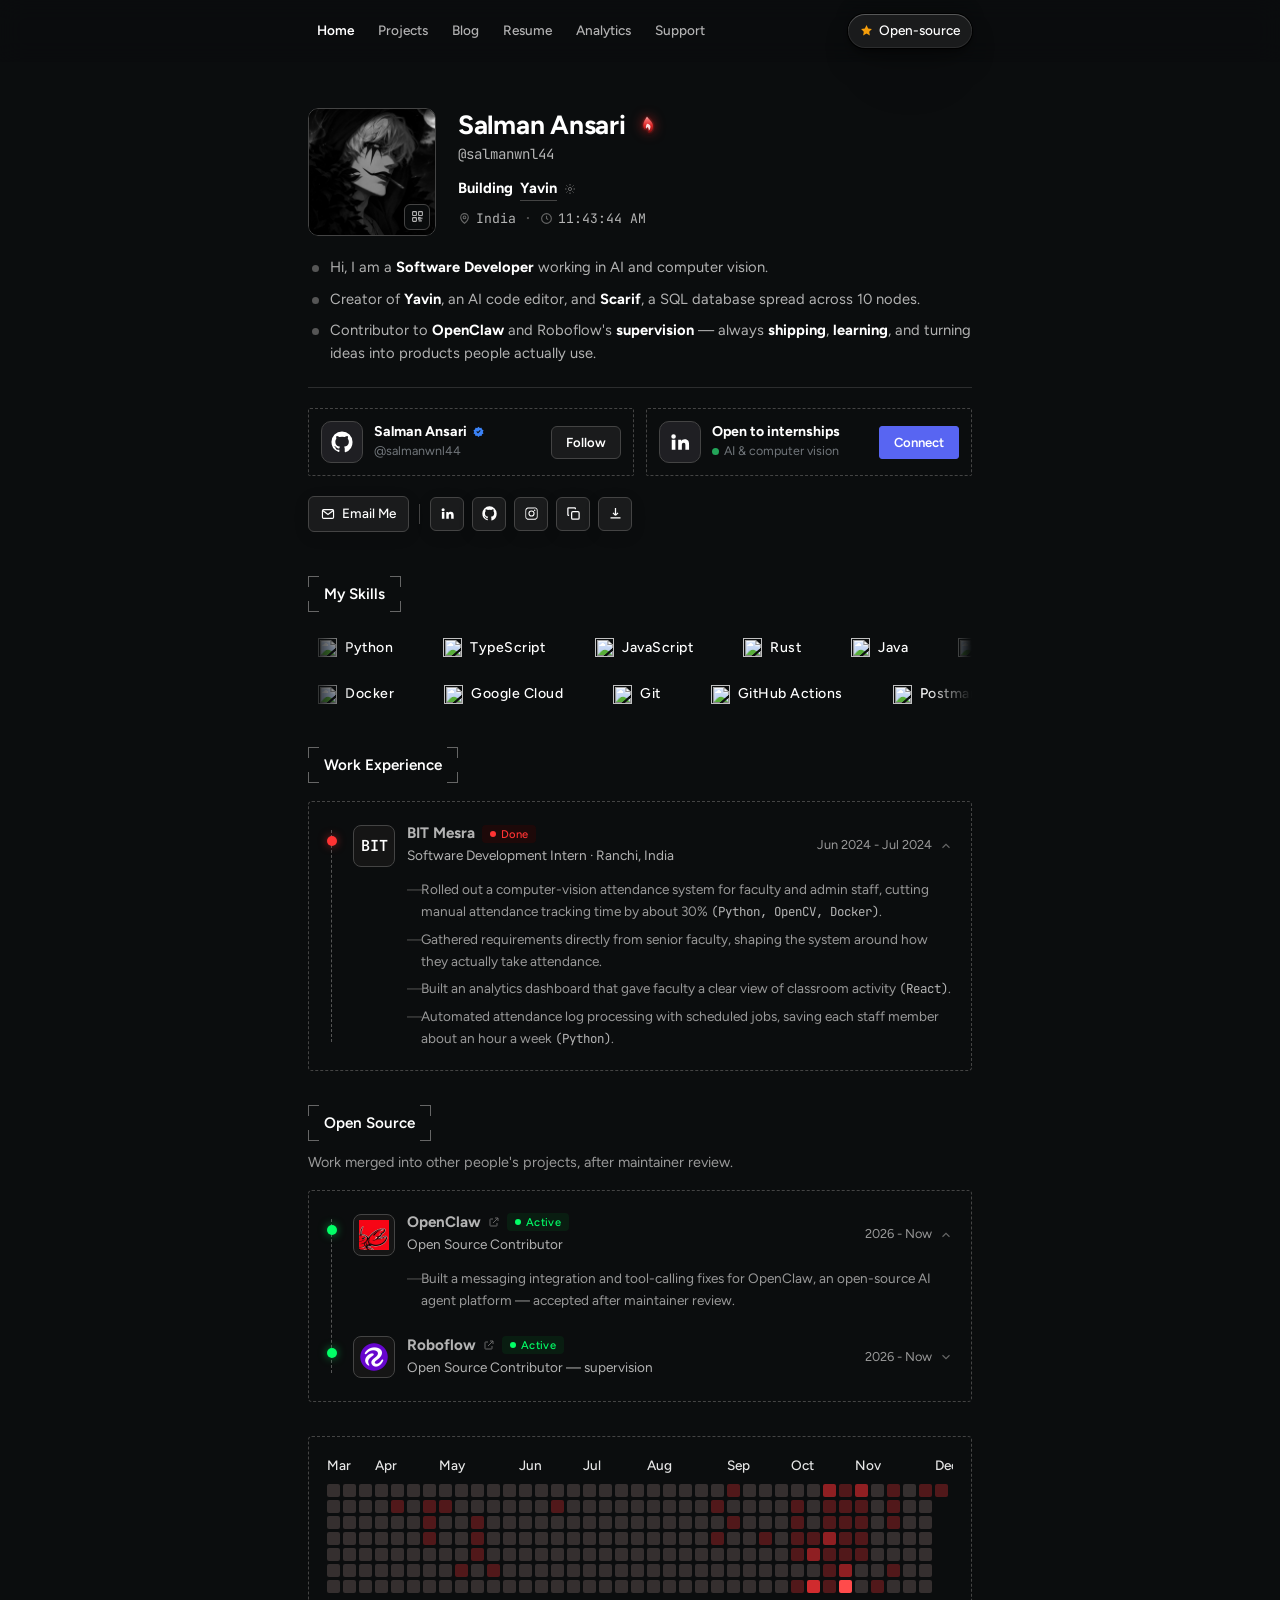
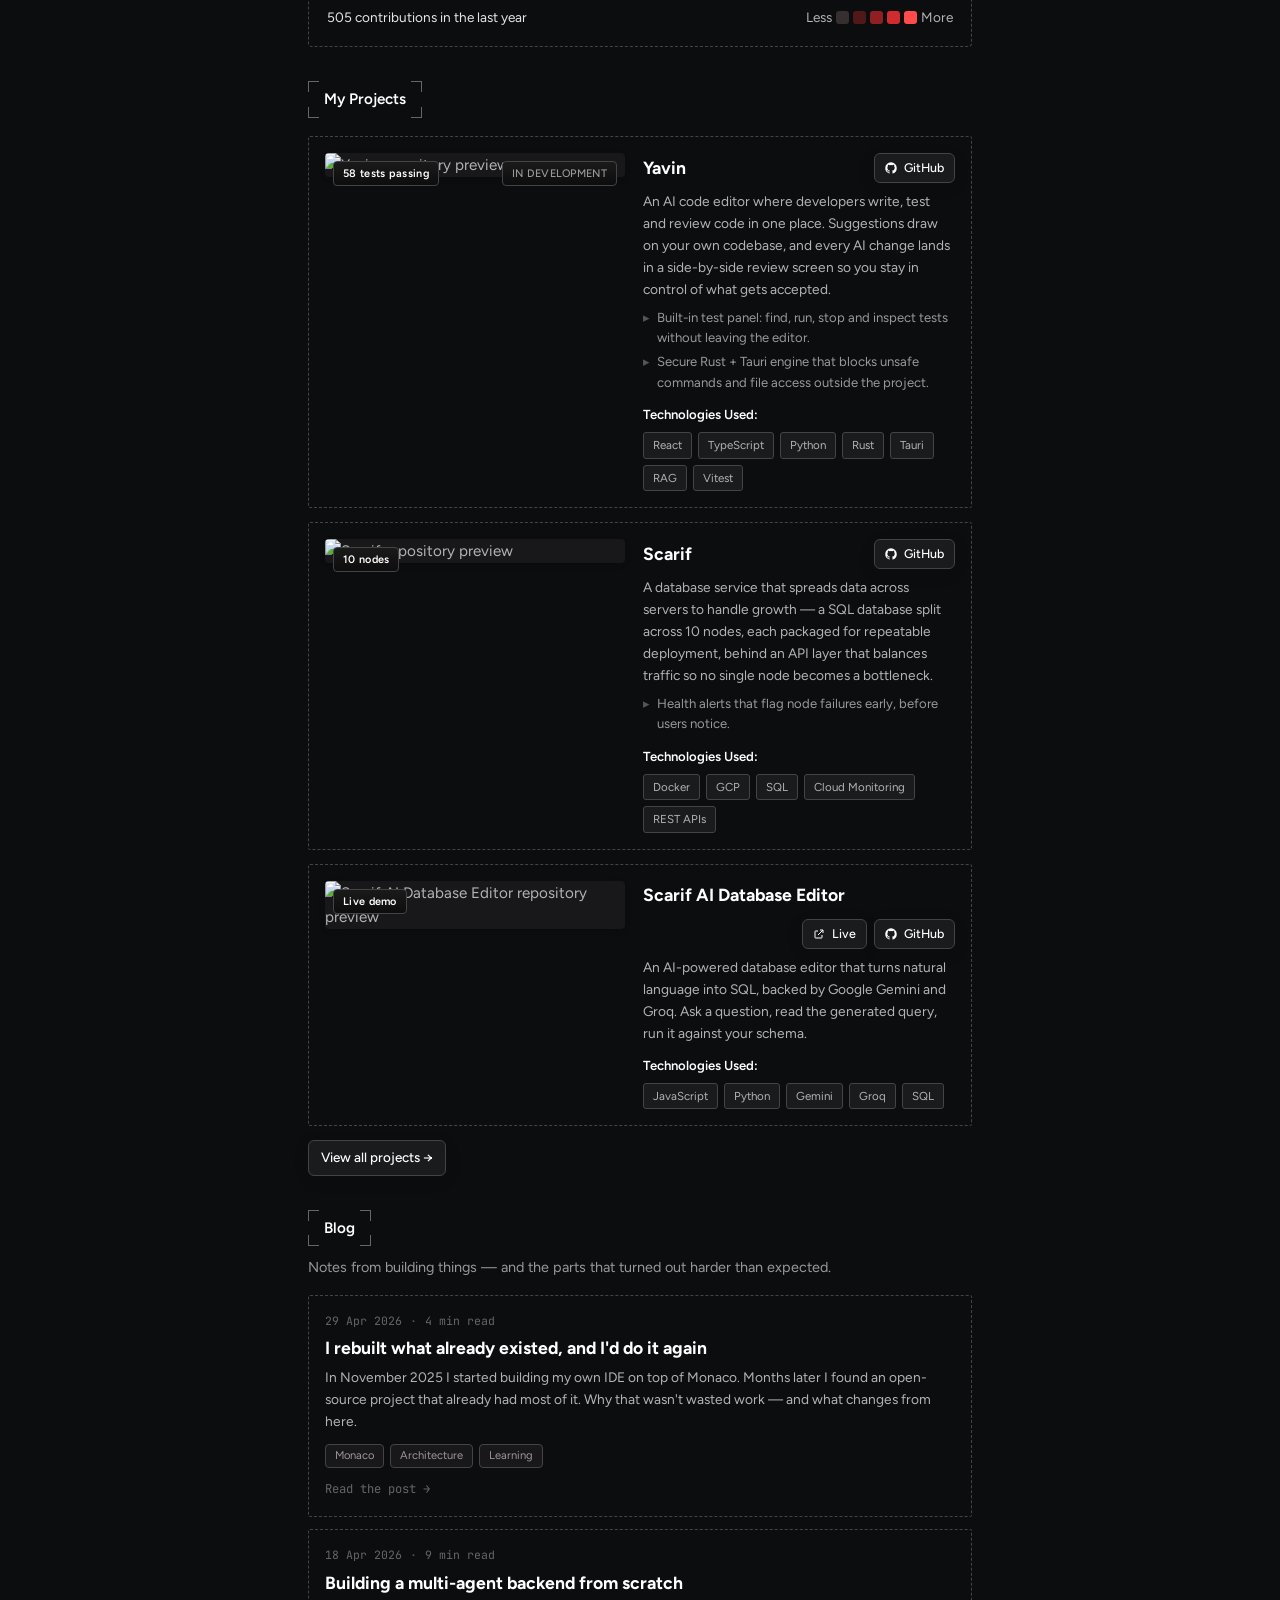
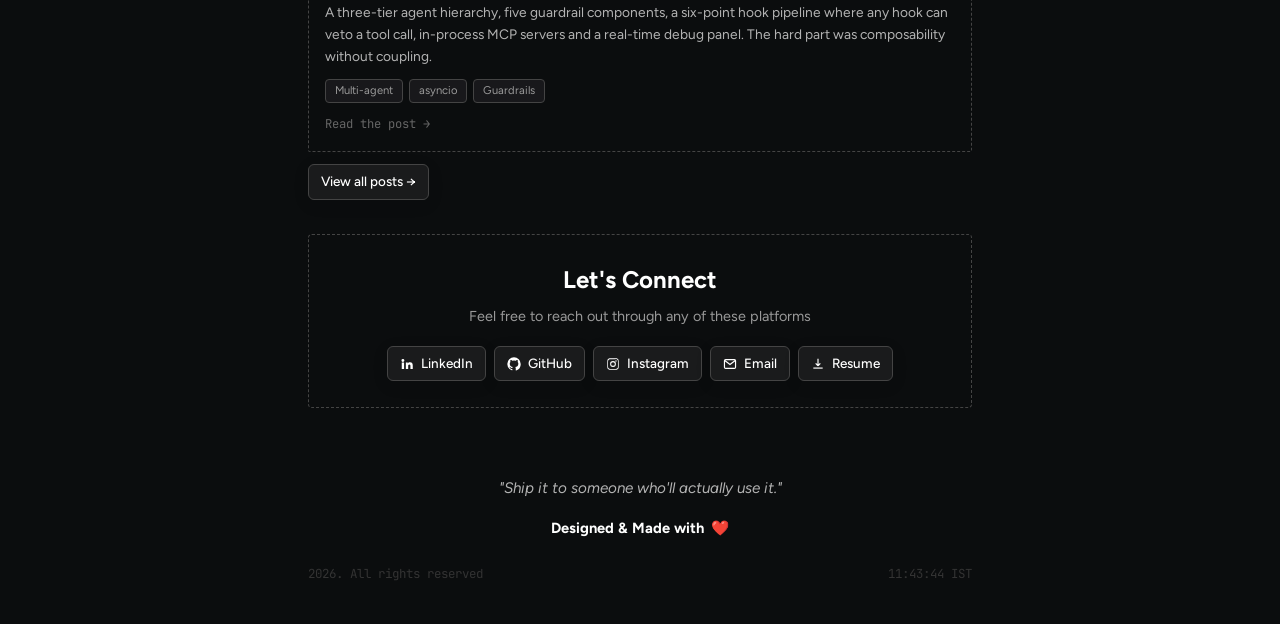
==== commit d03a4d78: "chore: upgrade click sound to punchy, louder dual-layer flint & thud" ====
--- a/index.html
+++ b/index.html
@@ -24,7 +24,7 @@
   <link
     href="https://fonts.googleapis.com/css2?family=Figtree:wght@400;500;600;700&amp;family=JetBrains+Mono:wght@400;500;600&amp;display=swap"
     rel="stylesheet" />
-  <link rel="stylesheet" href="./assets/styles.css?v=202611122035" />
+  <link rel="stylesheet" href="./assets/styles.css?v=202611122036" />
 
   <script type="application/ld+json">
 {
@@ -669,7 +669,7 @@
     </p>
   </footer>
 
-  <script src="./assets/main.js?v=202611122035" defer></script>
+  <script src="./assets/main.js?v=202611122036" defer></script>
 </body>
 
 </html>
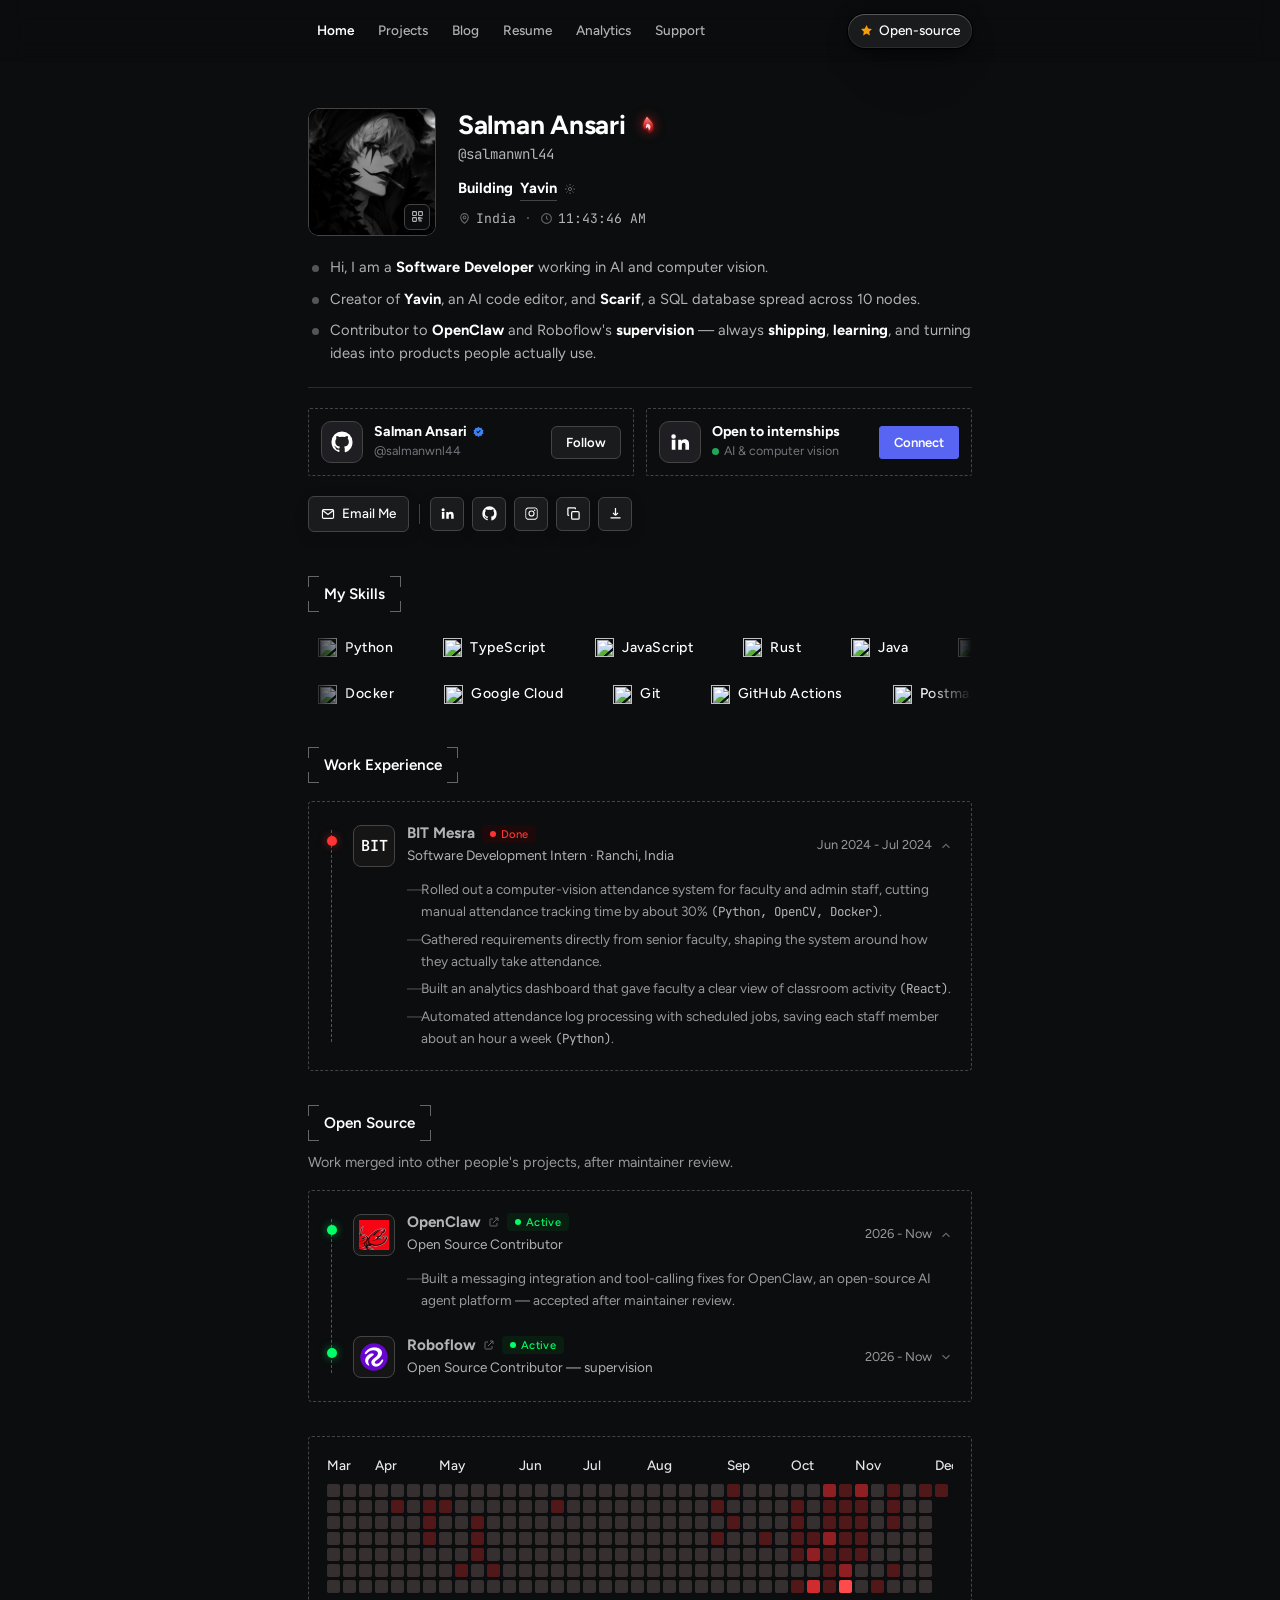
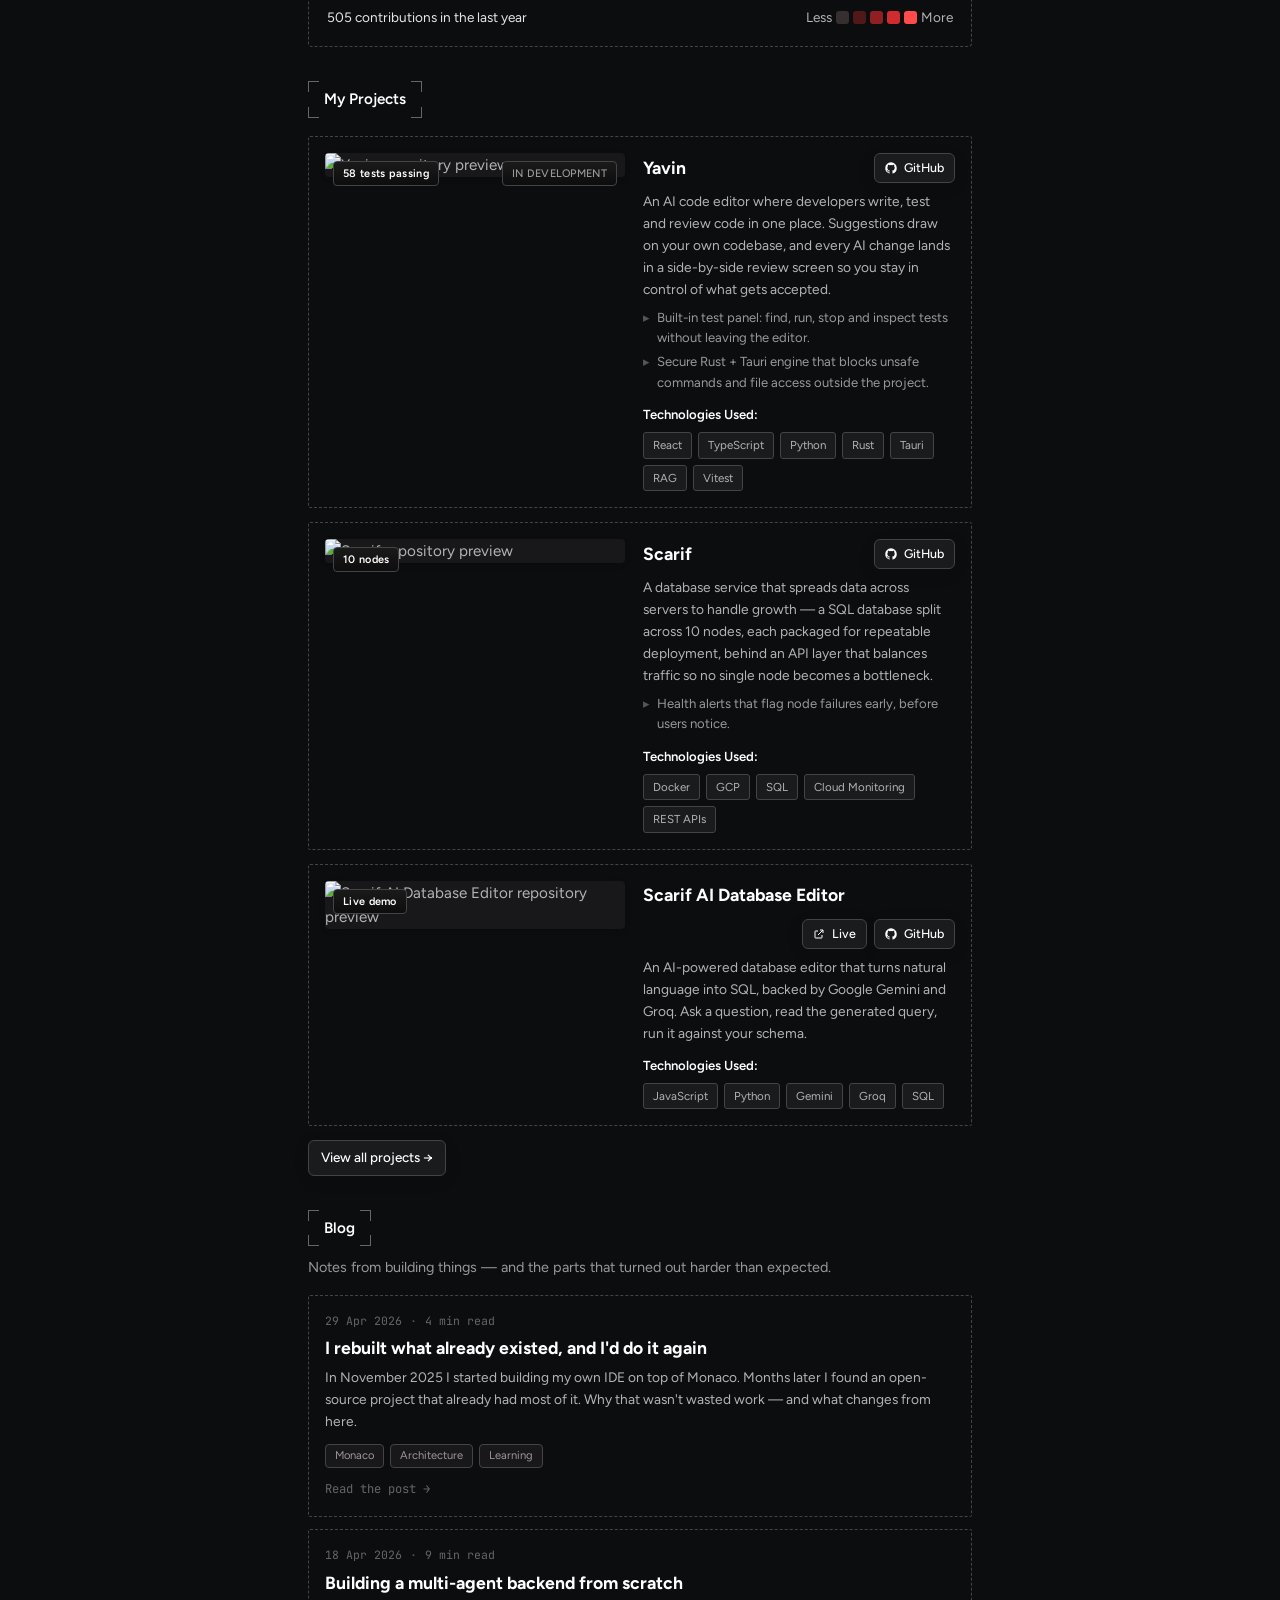
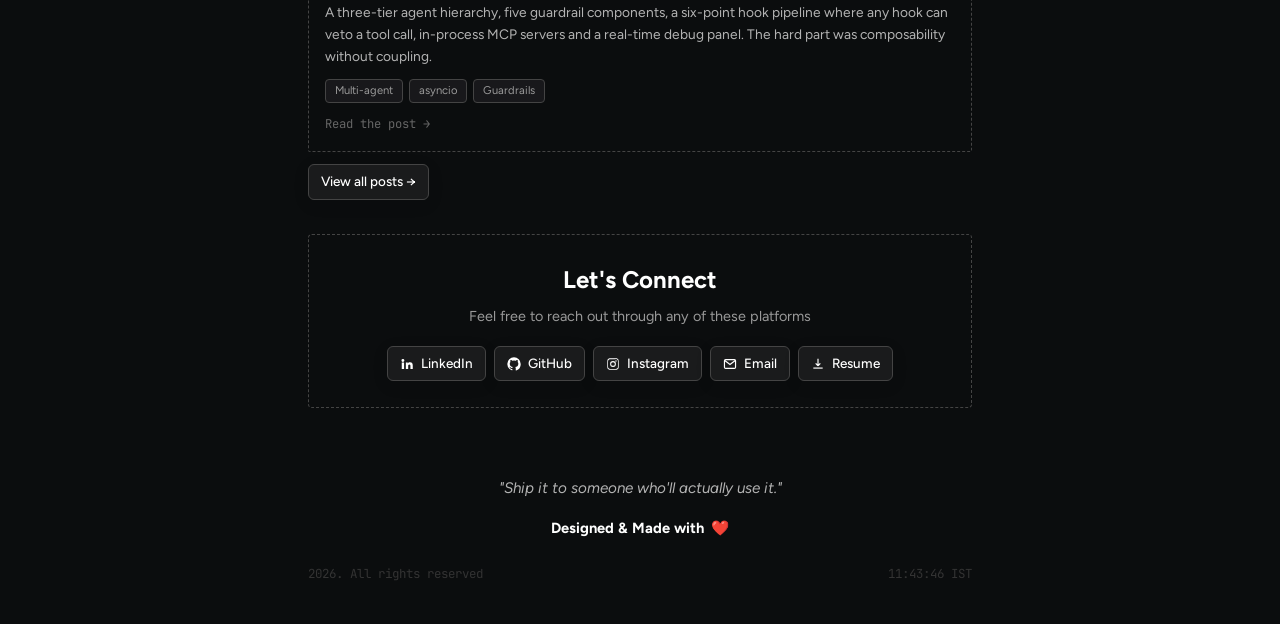
==== commit 19c3cb43: "feat: implement katana steel clash blade strike sound on click" ====
--- a/index.html
+++ b/index.html
@@ -24,7 +24,7 @@
   <link
     href="https://fonts.googleapis.com/css2?family=Figtree:wght@400;500;600;700&amp;family=JetBrains+Mono:wght@400;500;600&amp;display=swap"
     rel="stylesheet" />
-  <link rel="stylesheet" href="./assets/styles.css?v=202611122036" />
+  <link rel="stylesheet" href="./assets/styles.css?v=202611122037" />
 
   <script type="application/ld+json">
 {
@@ -669,7 +669,7 @@
     </p>
   </footer>
 
-  <script src="./assets/main.js?v=202611122036" defer></script>
+  <script src="./assets/main.js?v=202611122037" defer></script>
 </body>
 
 </html>
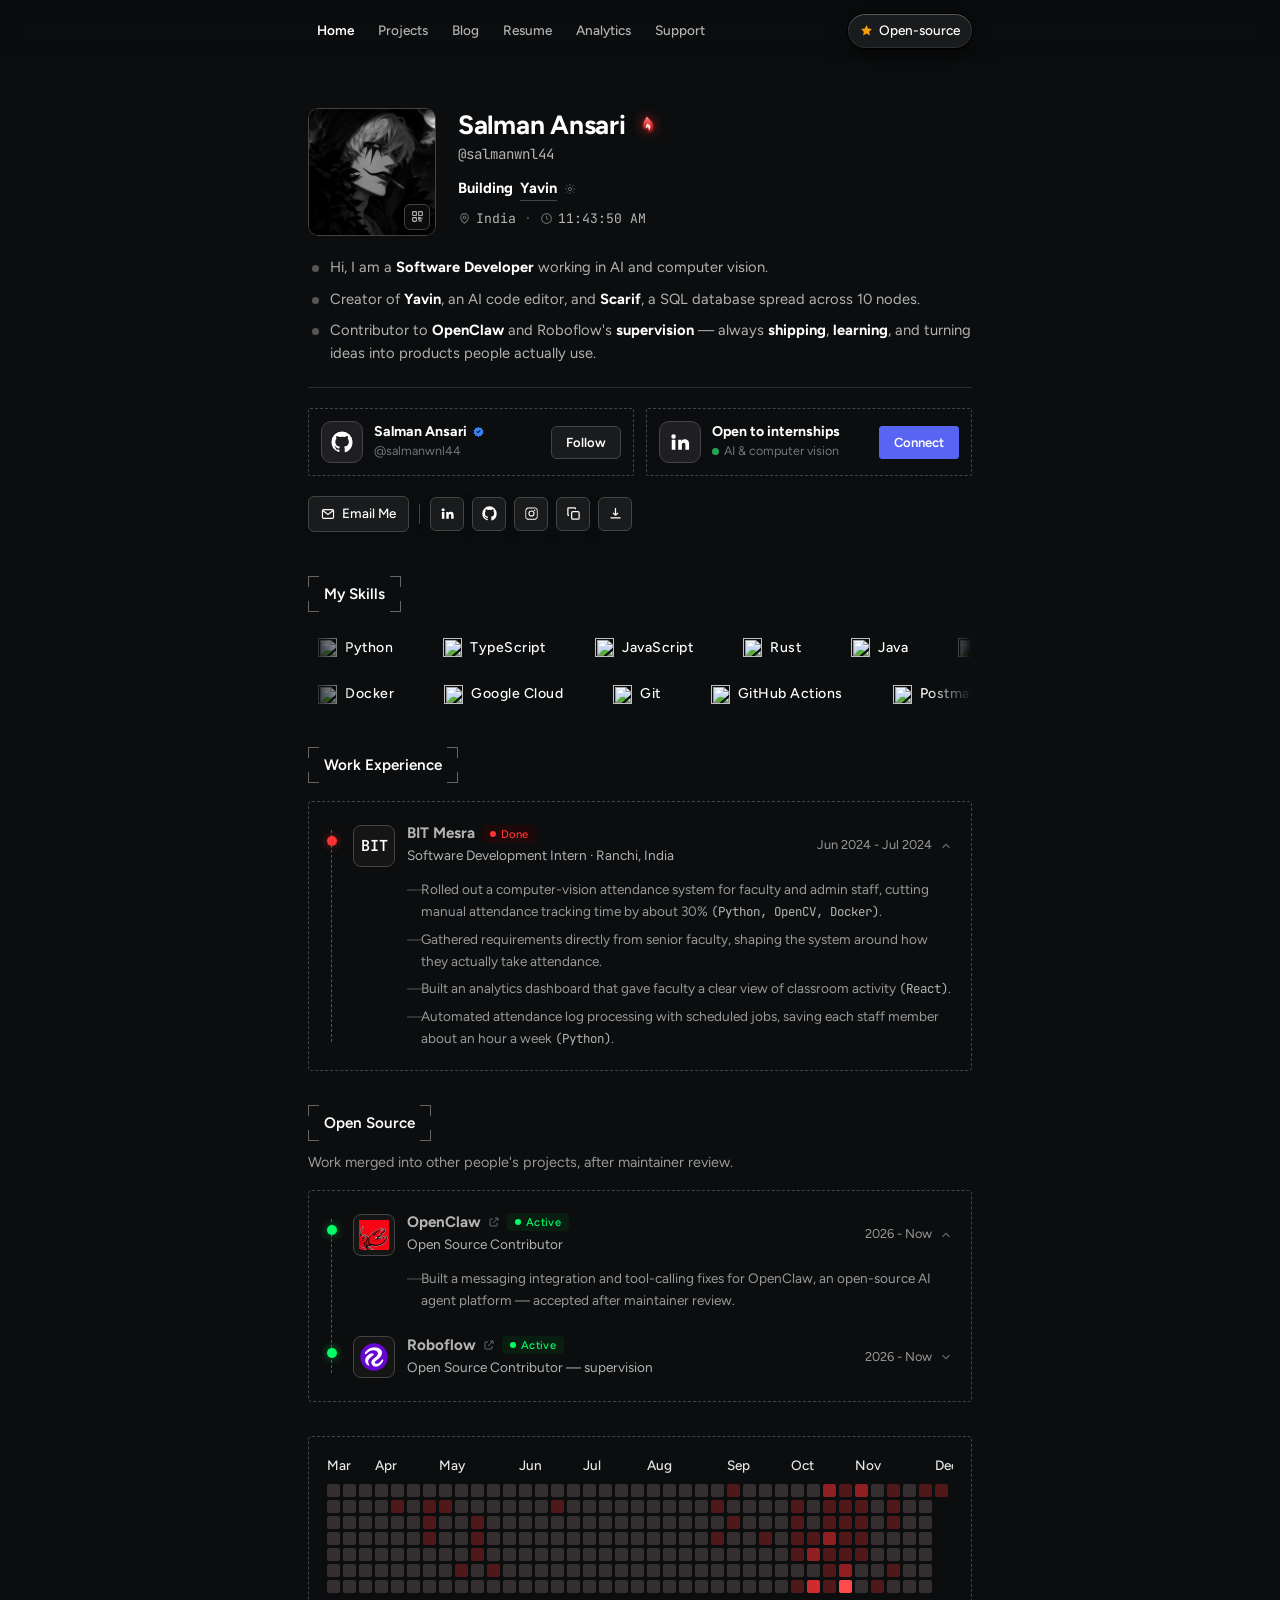
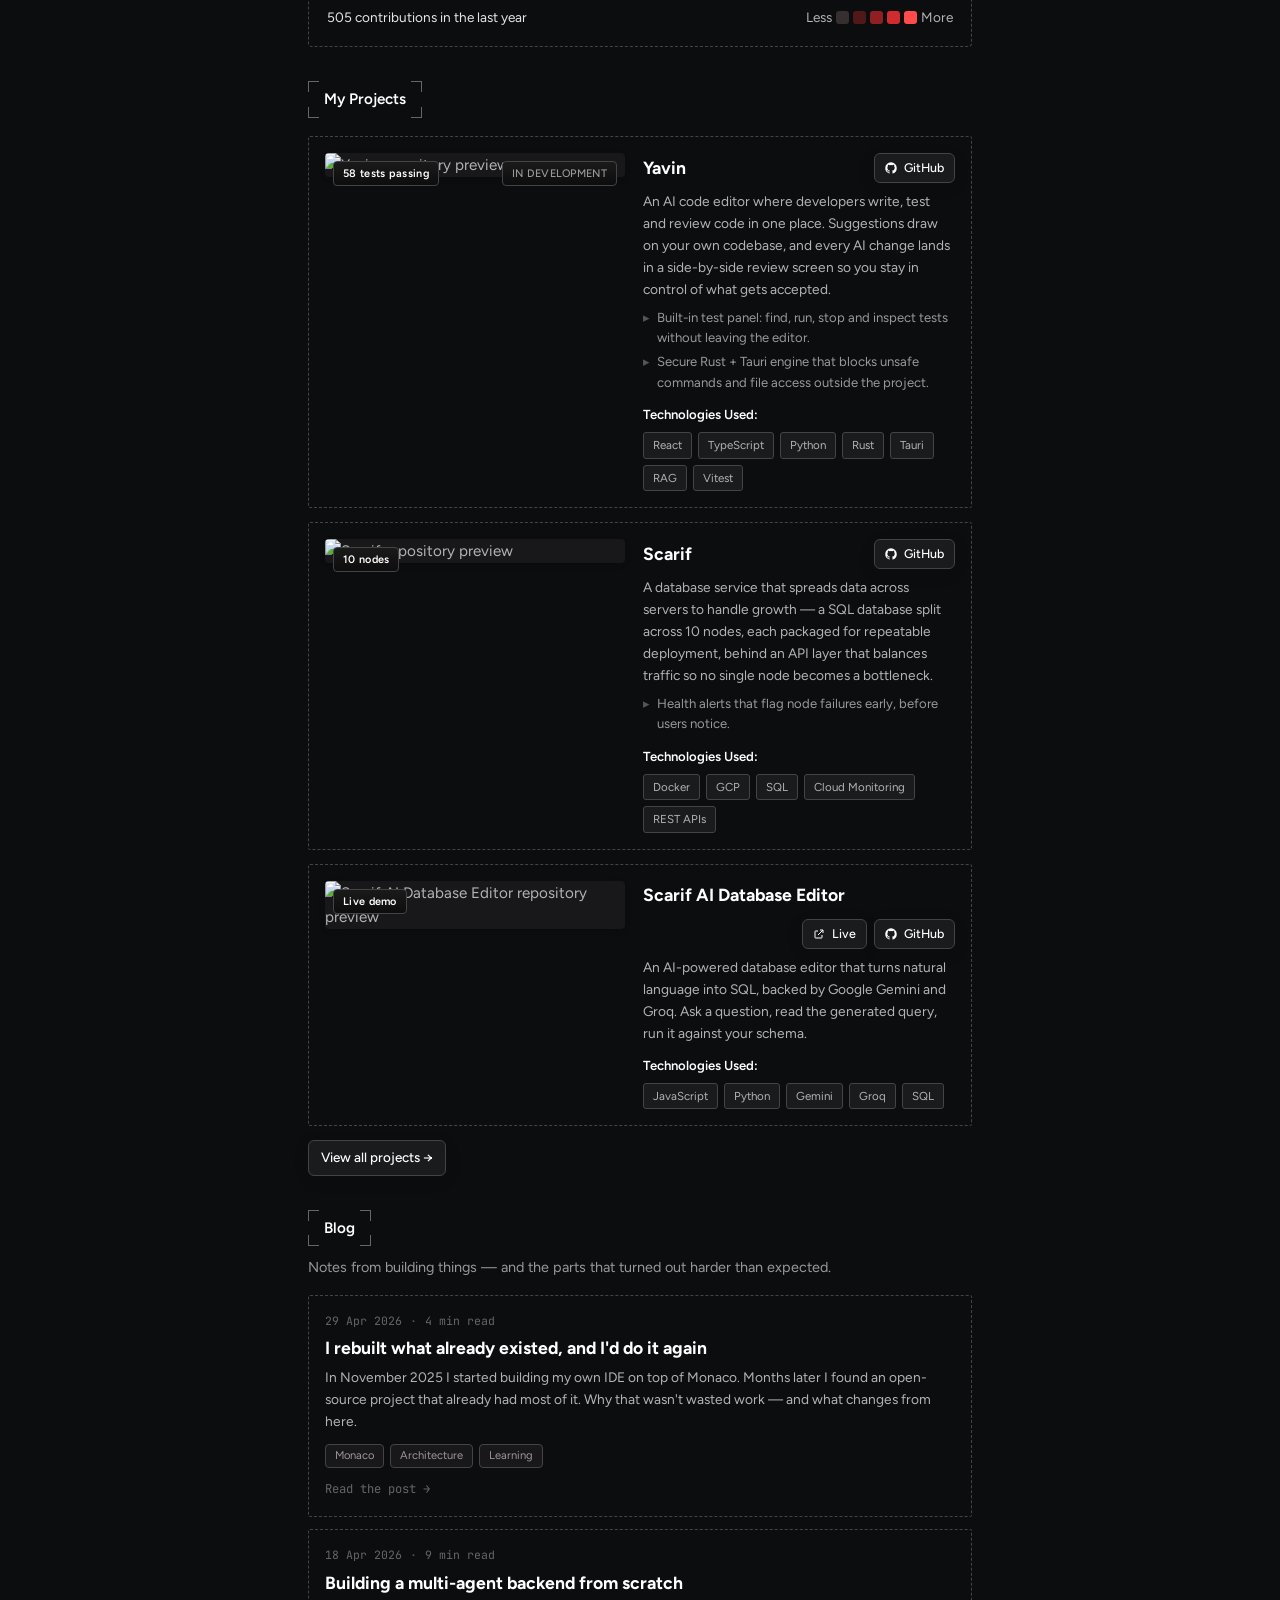
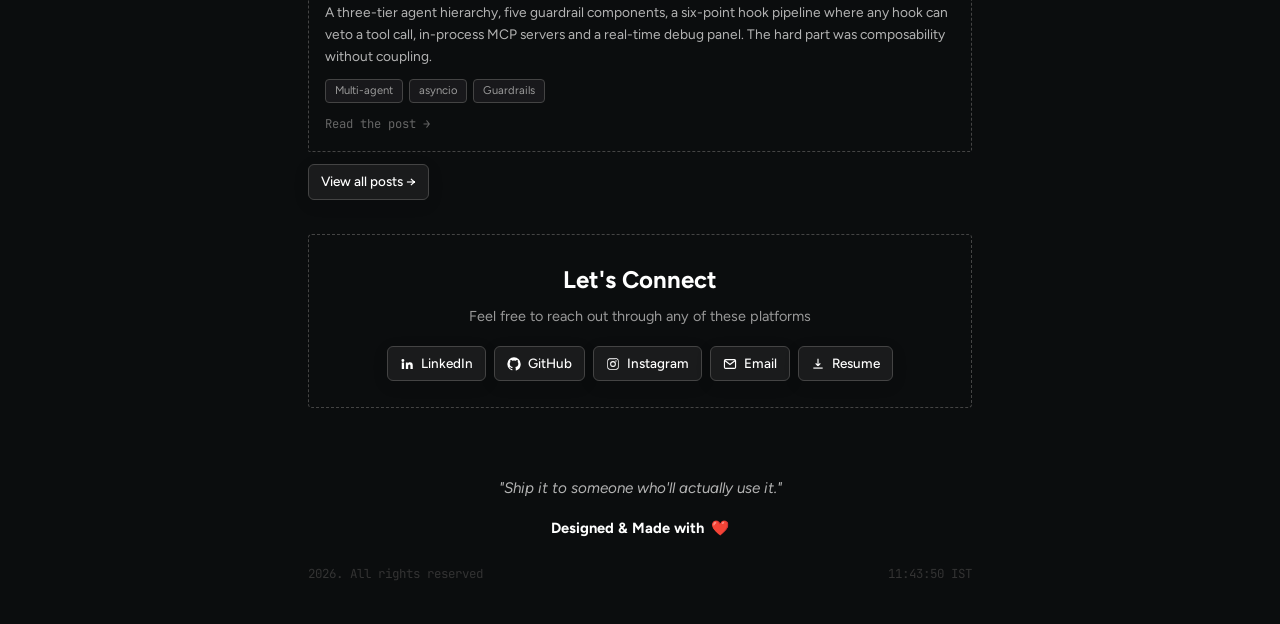
==== commit 95bb0d46: "chore: switch click audio to soft, clean electronic synth chirp" ====
--- a/index.html
+++ b/index.html
@@ -24,7 +24,7 @@
   <link
     href="https://fonts.googleapis.com/css2?family=Figtree:wght@400;500;600;700&amp;family=JetBrains+Mono:wght@400;500;600&amp;display=swap"
     rel="stylesheet" />
-  <link rel="stylesheet" href="./assets/styles.css?v=202611122037" />
+  <link rel="stylesheet" href="./assets/styles.css?v=202611122038" />
 
   <script type="application/ld+json">
 {
@@ -669,7 +669,7 @@
     </p>
   </footer>
 
-  <script src="./assets/main.js?v=202611122037" defer></script>
+  <script src="./assets/main.js?v=202611122038" defer></script>
 </body>
 
 </html>
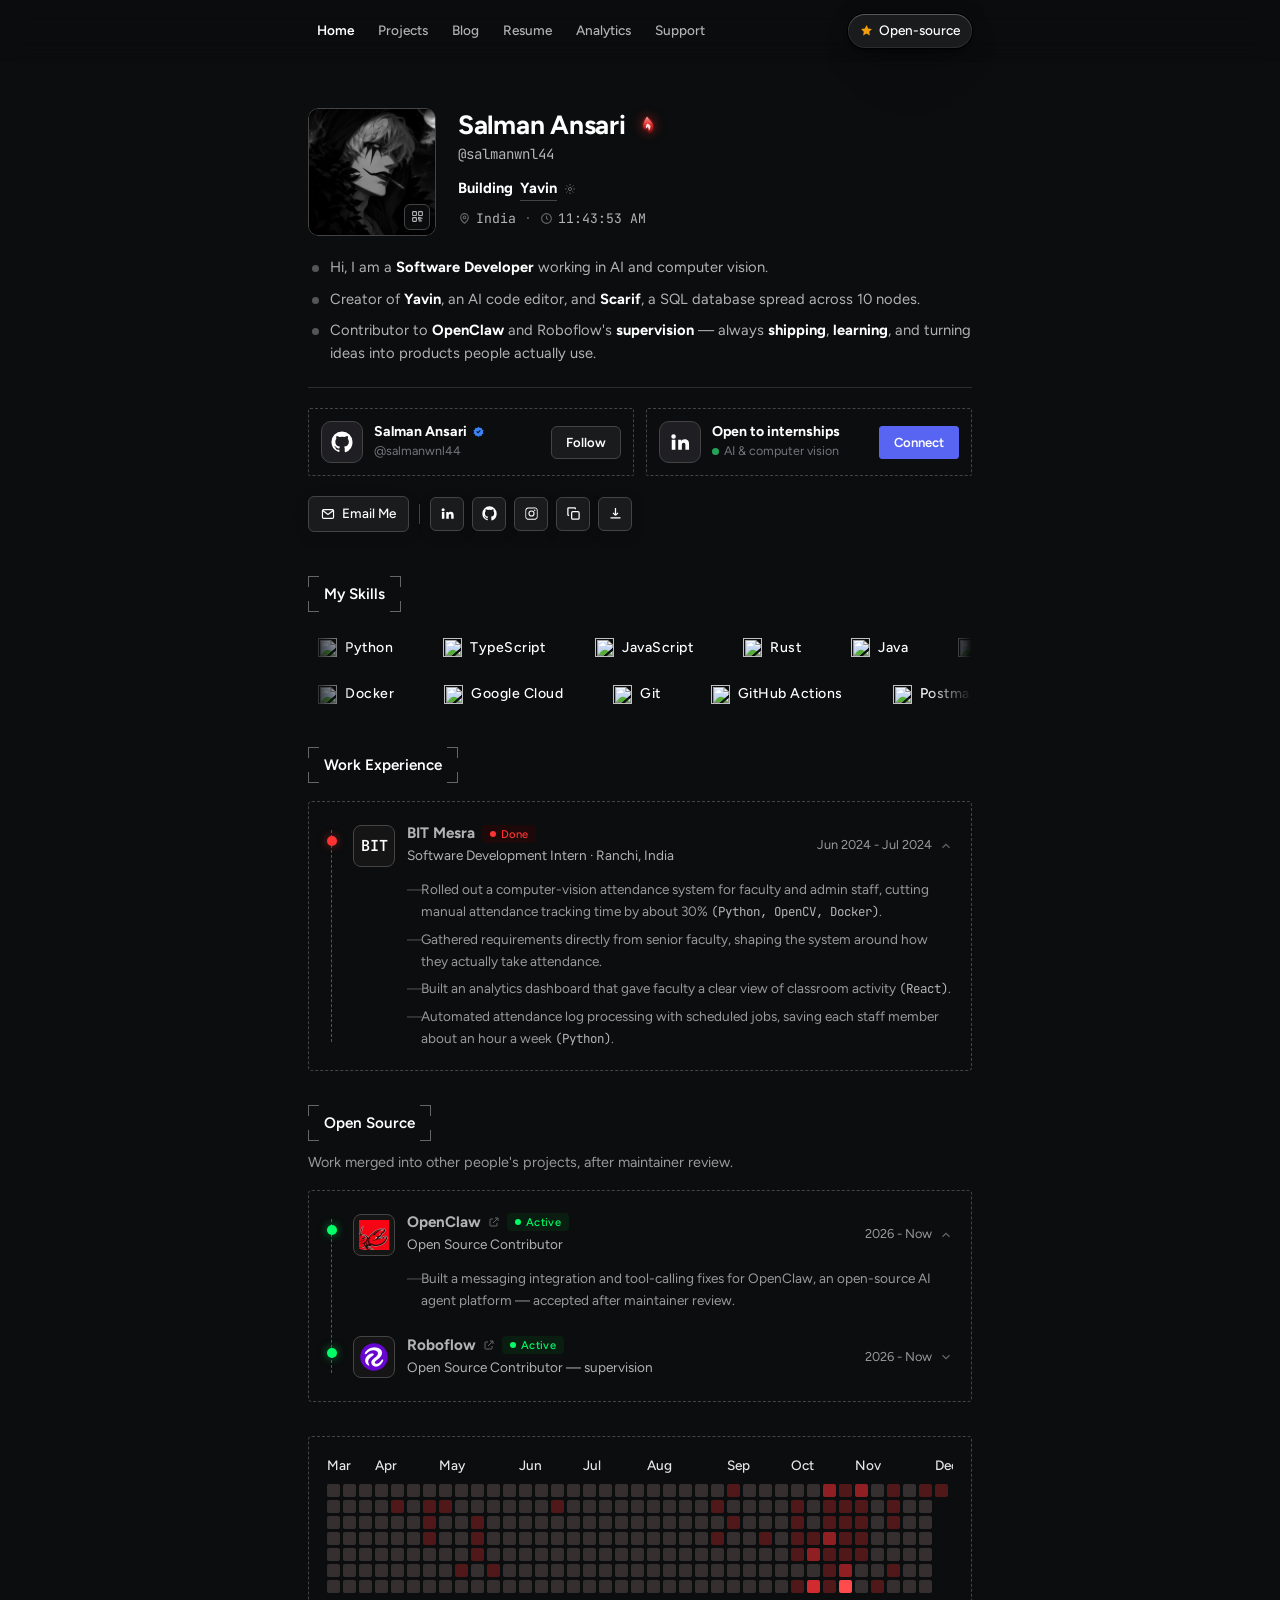
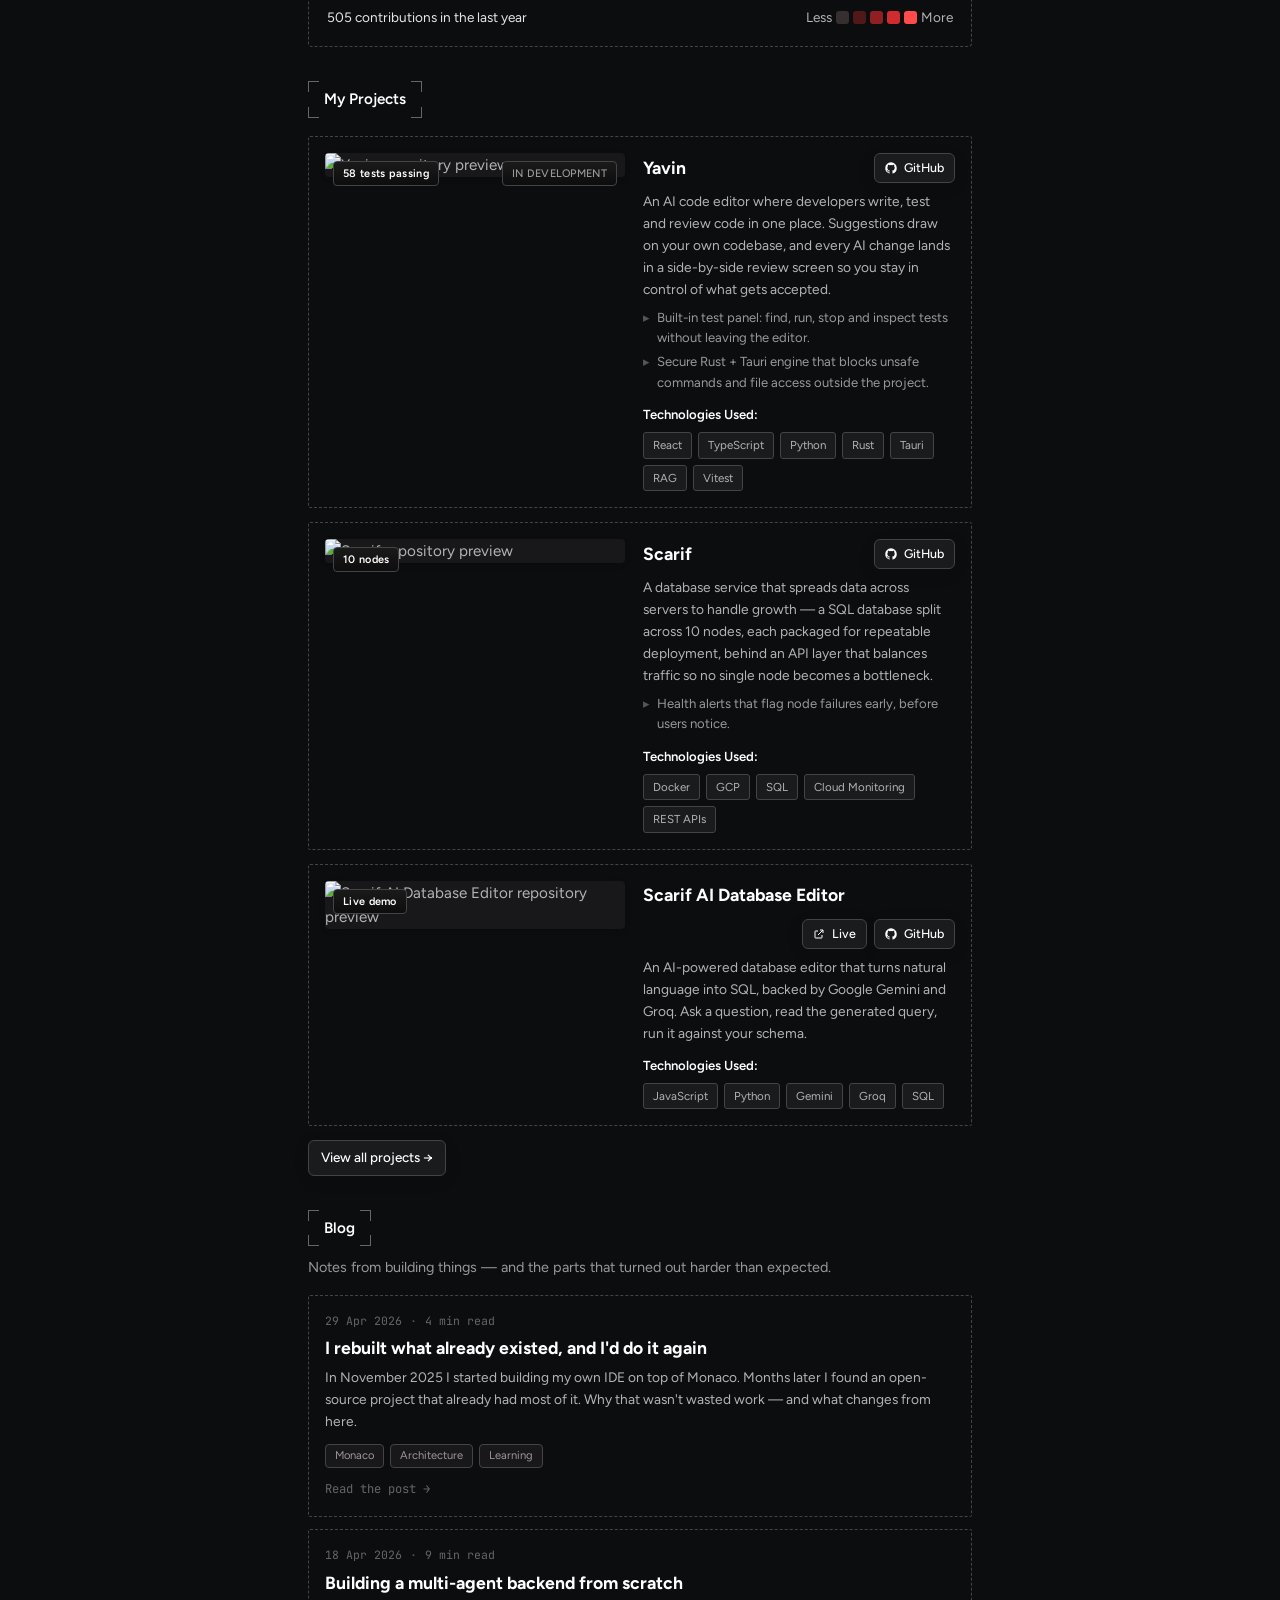
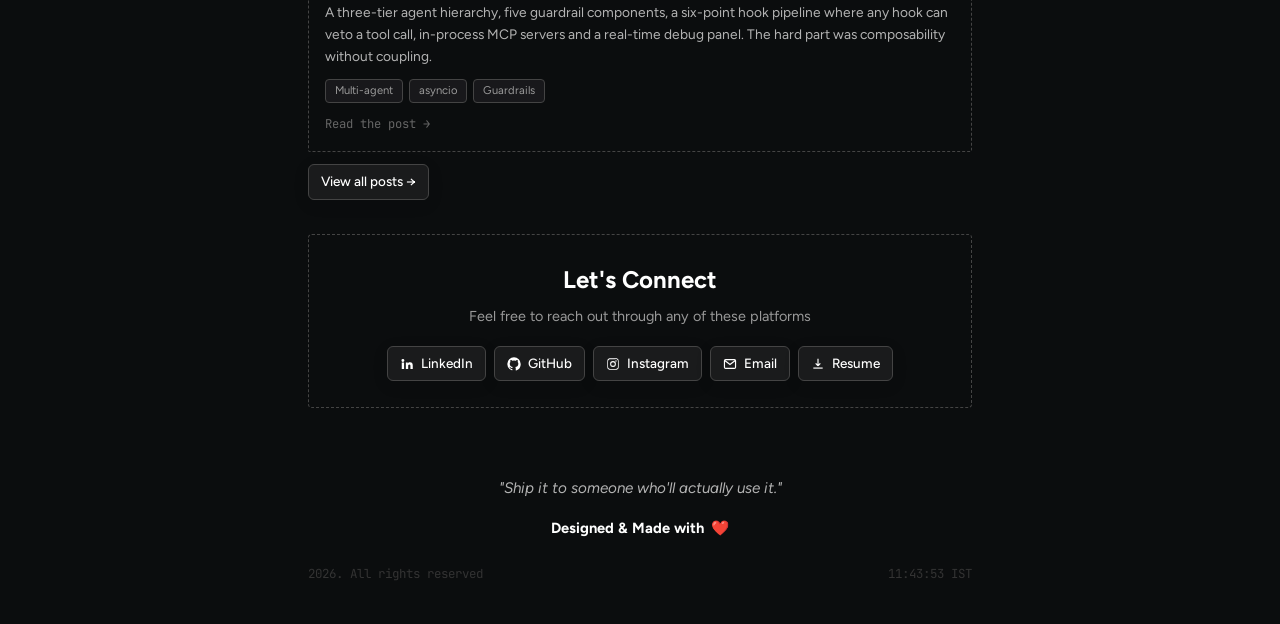
==== commit 57b23c76: "chore: switch to clean authentic digital tech blip sound" ====
--- a/index.html
+++ b/index.html
@@ -24,7 +24,7 @@
   <link
     href="https://fonts.googleapis.com/css2?family=Figtree:wght@400;500;600;700&amp;family=JetBrains+Mono:wght@400;500;600&amp;display=swap"
     rel="stylesheet" />
-  <link rel="stylesheet" href="./assets/styles.css?v=202611122038" />
+  <link rel="stylesheet" href="./assets/styles.css?v=202611122040" />
 
   <script type="application/ld+json">
 {
@@ -669,7 +669,7 @@
     </p>
   </footer>
 
-  <script src="./assets/main.js?v=202611122038" defer></script>
+  <script src="./assets/main.js?v=202611122040" defer></script>
 </body>
 
 </html>
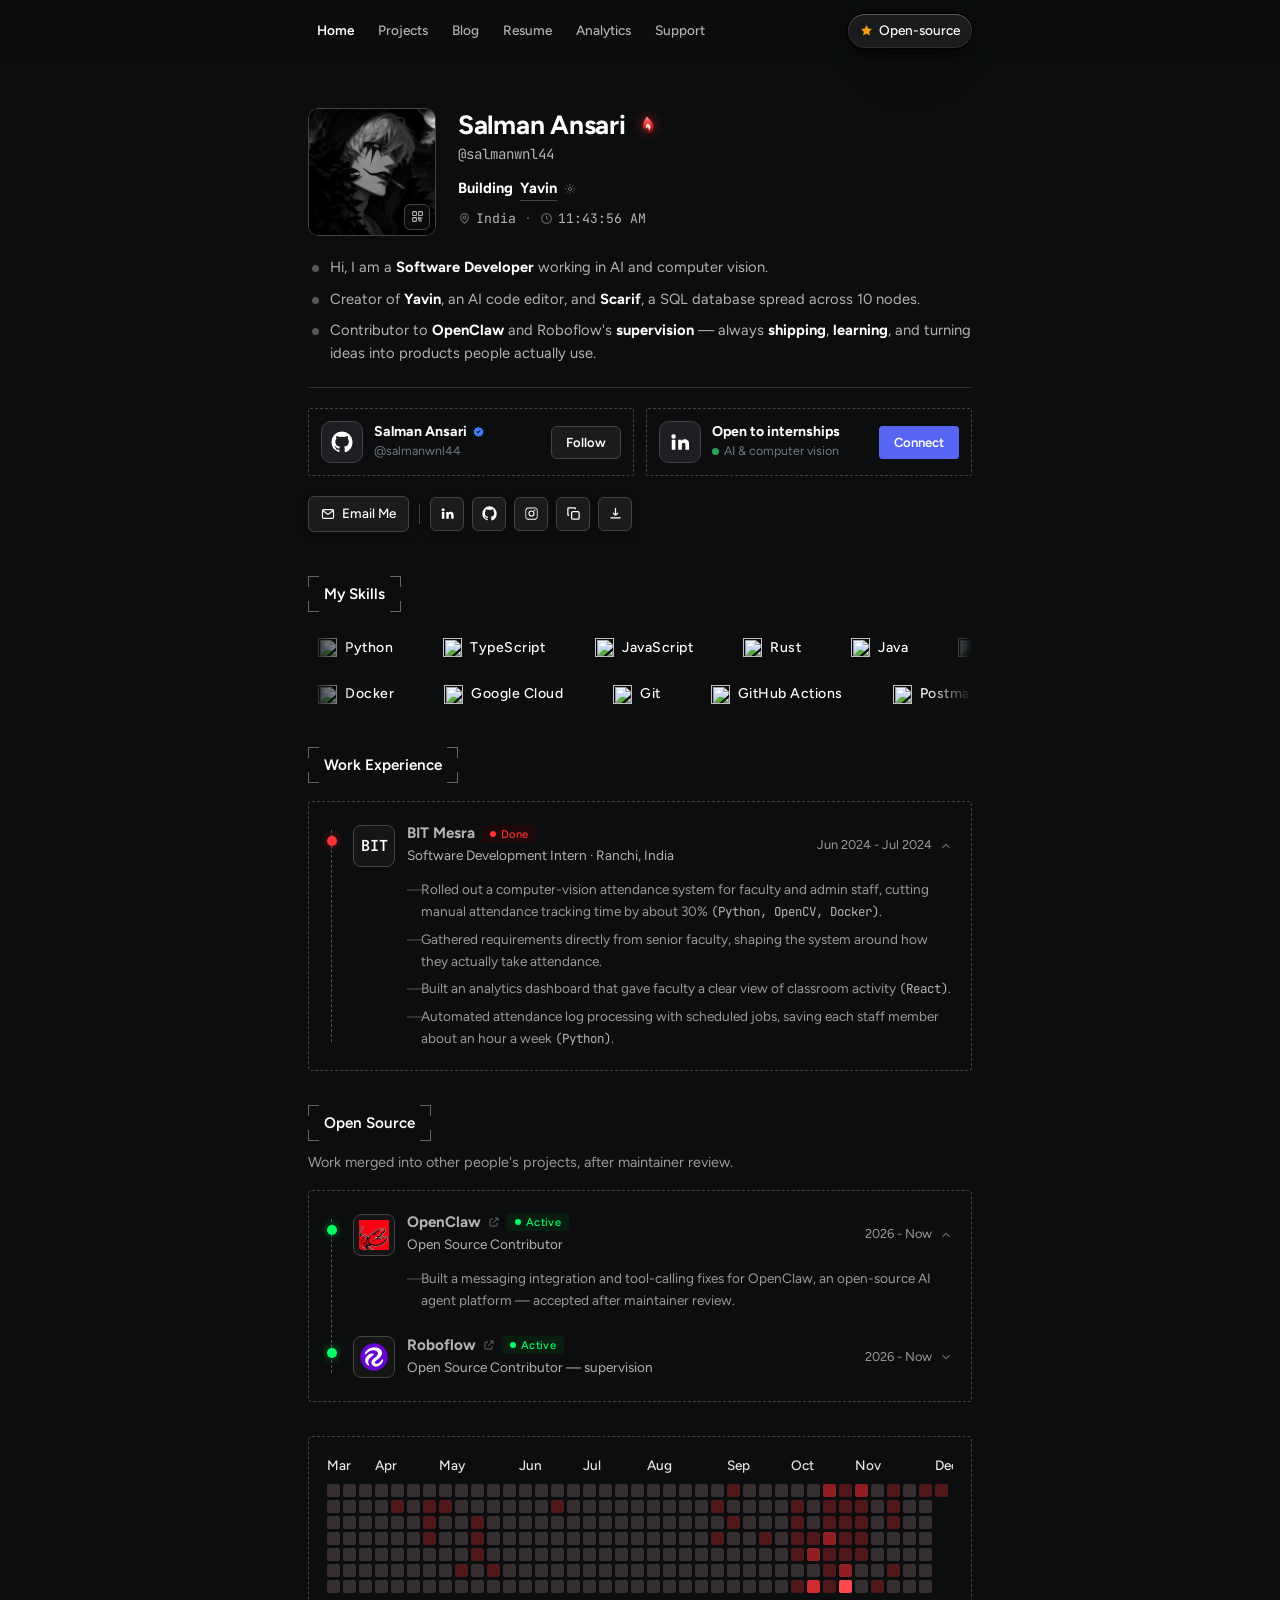
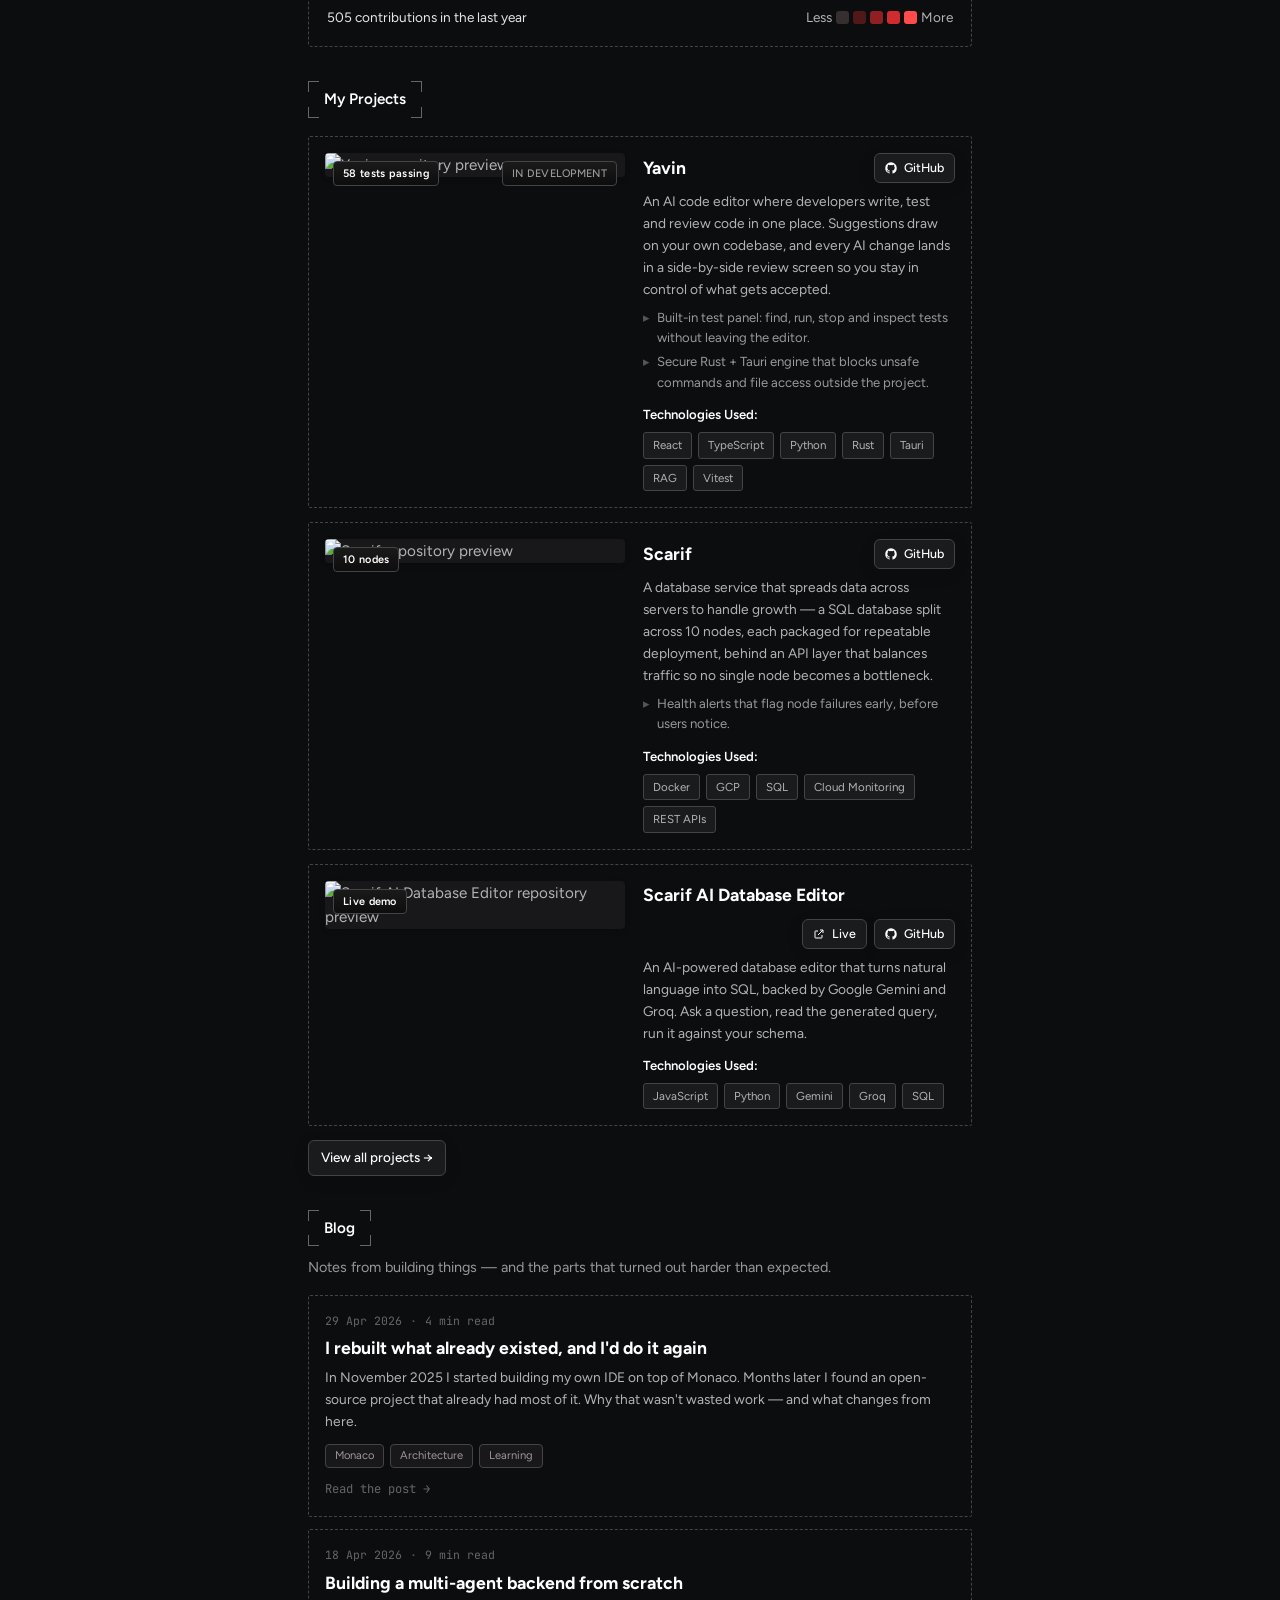
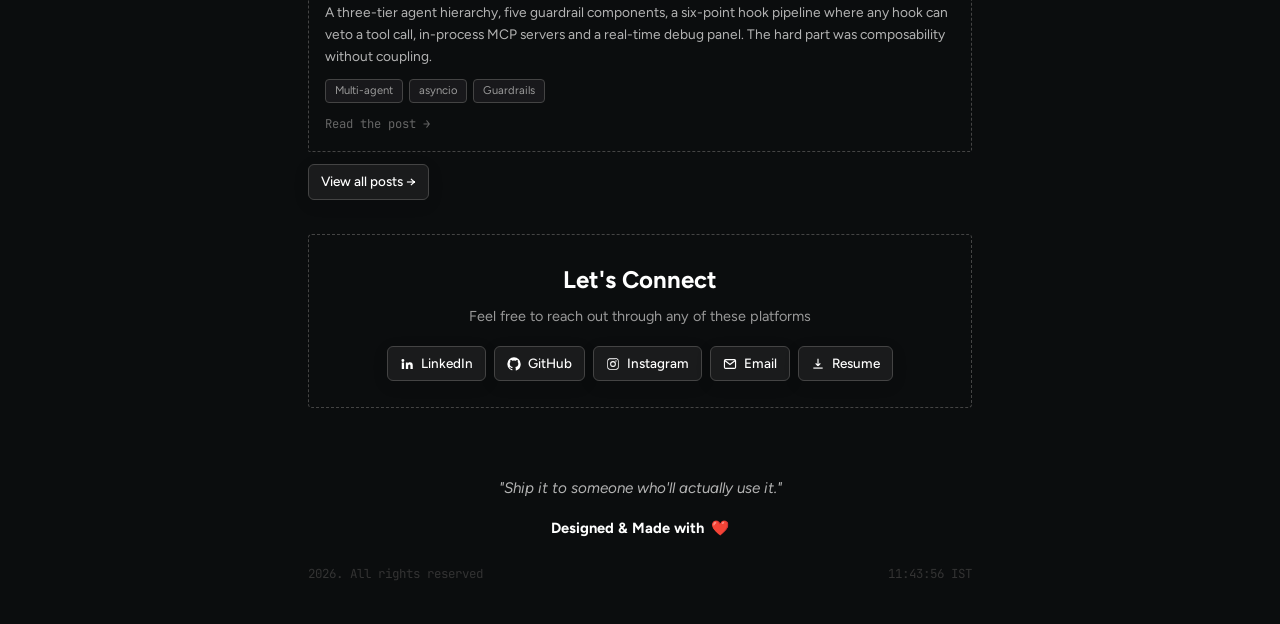
==== commit 0f294270: "feat: implement Elden Ring Bloodflame Katana profile overlay animation" ====
--- a/index.html
+++ b/index.html
@@ -669,7 +669,8 @@
     </p>
   </footer>
 
-  <script src="./assets/main.js?v=202611122040" defer></script>
+  <script src="./assets/main.js?v=202611122046" defer></script>
+  <script src="./assets/bloodflame-katana.js?v=202611122046" defer></script>
 </body>
 
 </html>
--- a/assets/styles.css
+++ b/assets/styles.css
@@ -430,6 +430,187 @@
   transform: scale(1.08);
 }
 
+/* ==========================================================================
+   Bloodflame Katana Profile Overlay Styles
+   ========================================================================== */
+.bloodflame-overlay {
+  position: absolute;
+  top: 50%;
+  left: 50%;
+  width: 180px;
+  height: 180px;
+  transform: translate(-50%, -50%);
+  pointer-events: none;
+  z-index: 10;
+  overflow: visible;
+}
+
+/* Faint crimson pulse behind the avatar */
+.katana-pulse-aura {
+  position: absolute;
+  inset: 12px;
+  border-radius: var(--radius-3xl);
+  background: radial-gradient(circle, rgba(220, 20, 60, 0.28) 0%, rgba(136, 0, 21, 0.12) 65%, transparent 100%);
+  filter: blur(14px);
+  opacity: 0.15;
+  transition: opacity 1.2s ease, transform 1.2s ease;
+  pointer-events: none;
+}
+
+.phase-enter .katana-pulse-aura {
+  opacity: 0.55;
+  transform: scale(1.08);
+}
+
+.phase-slash .katana-pulse-aura {
+  opacity: 0.85;
+  transform: scale(1.22);
+}
+
+.phase-dissipate .katana-pulse-aura {
+  opacity: 0.3;
+  transform: scale(1.05);
+}
+
+/* Floating Ember & Spark Canvas */
+.bloodflame-canvas {
+  position: absolute;
+  inset: 0;
+  width: 100%;
+  height: 100%;
+  pointer-events: none;
+}
+
+/* SVG Katana & Slash Rig */
+.katana-svg {
+  position: absolute;
+  inset: 0;
+  width: 100%;
+  height: 100%;
+  overflow: visible;
+  pointer-events: none;
+}
+
+/* Slash Arc Path Transitions */
+.slash-arc-outer,
+.slash-arc-core {
+  opacity: 0;
+  stroke-dasharray: 260;
+  stroke-dashoffset: 260;
+}
+
+.phase-slash .slash-arc-outer {
+  opacity: 0.95;
+  animation: arcStrikeOuter 0.52s cubic-bezier(0.12, 0.9, 0.2, 1) forwards;
+}
+
+.phase-slash .slash-arc-core {
+  opacity: 1;
+  animation: arcStrikeCore 0.45s cubic-bezier(0.1, 0.95, 0.18, 1) forwards;
+}
+
+.phase-dissipate .slash-arc-outer {
+  opacity: 0;
+  transition: opacity 0.4s ease-out;
+}
+
+.phase-dissipate .slash-arc-core {
+  opacity: 0;
+  transition: opacity 0.35s ease-out;
+}
+
+@keyframes arcStrikeOuter {
+  0% {
+    stroke-dashoffset: 260;
+    opacity: 0.95;
+    filter: drop-shadow(0 0 16px #ff1744) drop-shadow(0 0 32px #7f0909);
+  }
+  45% {
+    stroke-dashoffset: 0;
+    opacity: 1;
+    filter: drop-shadow(0 0 22px #ff2a4b) drop-shadow(0 0 45px #4a000b);
+  }
+  100% {
+    stroke-dashoffset: -40;
+    opacity: 0.4;
+    filter: drop-shadow(0 0 8px #b91c1c);
+  }
+}
+
+@keyframes arcStrikeCore {
+  0% {
+    stroke-dashoffset: 260;
+    opacity: 1;
+  }
+  50% {
+    stroke-dashoffset: 0;
+    opacity: 1;
+  }
+  100% {
+    stroke-dashoffset: -30;
+    opacity: 0.2;
+  }
+}
+
+/* Katana Rig Movement & Natural Swing Physics */
+.katana-rig {
+  opacity: 0;
+  transform-origin: 30px 40px;
+  transform: translate(220px, -40px) rotate(-65deg);
+}
+
+/* Phase 2: Weapon Appearance (Enter from top-right) */
+.phase-enter .katana-rig {
+  opacity: 1;
+  animation: katanaEnterBlade 0.3s cubic-bezier(0.2, 0.8, 0.3, 1) forwards;
+}
+
+@keyframes katanaEnterBlade {
+  0% {
+    opacity: 0;
+    transform: translate(210px, -40px) rotate(-60deg) scale(0.85);
+  }
+  100% {
+    opacity: 1;
+    transform: translate(155px, -10px) rotate(-35deg) scale(1);
+    filter: drop-shadow(0 0 10px #ff1744);
+  }
+}
+
+/* Phase 3: Fast Elegant Diagonal Slash across profile */
+.phase-slash .katana-rig {
+  opacity: 1;
+  animation: katanaSlashAttack 0.55s cubic-bezier(0.12, 0.92, 0.2, 1) forwards;
+}
+
+@keyframes katanaSlashAttack {
+  0% {
+    opacity: 1;
+    transform: translate(155px, -10px) rotate(-35deg) scale(1);
+    filter: drop-shadow(0 0 12px #ff1744) drop-shadow(0 0 24px #7f0909);
+  }
+  25% {
+    transform: translate(105px, 60px) rotate(15deg) scale(1.05);
+    filter: drop-shadow(0 0 20px #ff2a4b) drop-shadow(0 0 35px #dc2626);
+  }
+  55% {
+    transform: translate(30px, 150px) rotate(68deg) scale(1.02);
+    filter: drop-shadow(0 0 16px #ff1744) drop-shadow(0 0 28px #7f0909);
+  }
+  100% {
+    opacity: 0;
+    transform: translate(-50px, 220px) rotate(90deg) scale(0.95);
+    filter: drop-shadow(0 0 4px #7f0909);
+  }
+}
+
+/* Reduced Motion Safety */
+@media (prefers-reduced-motion: reduce) {
+  .bloodflame-overlay {
+    display: none !important;
+  }
+}
+
 .hero-id {
   padding-top: 2px;
   min-width: 0;
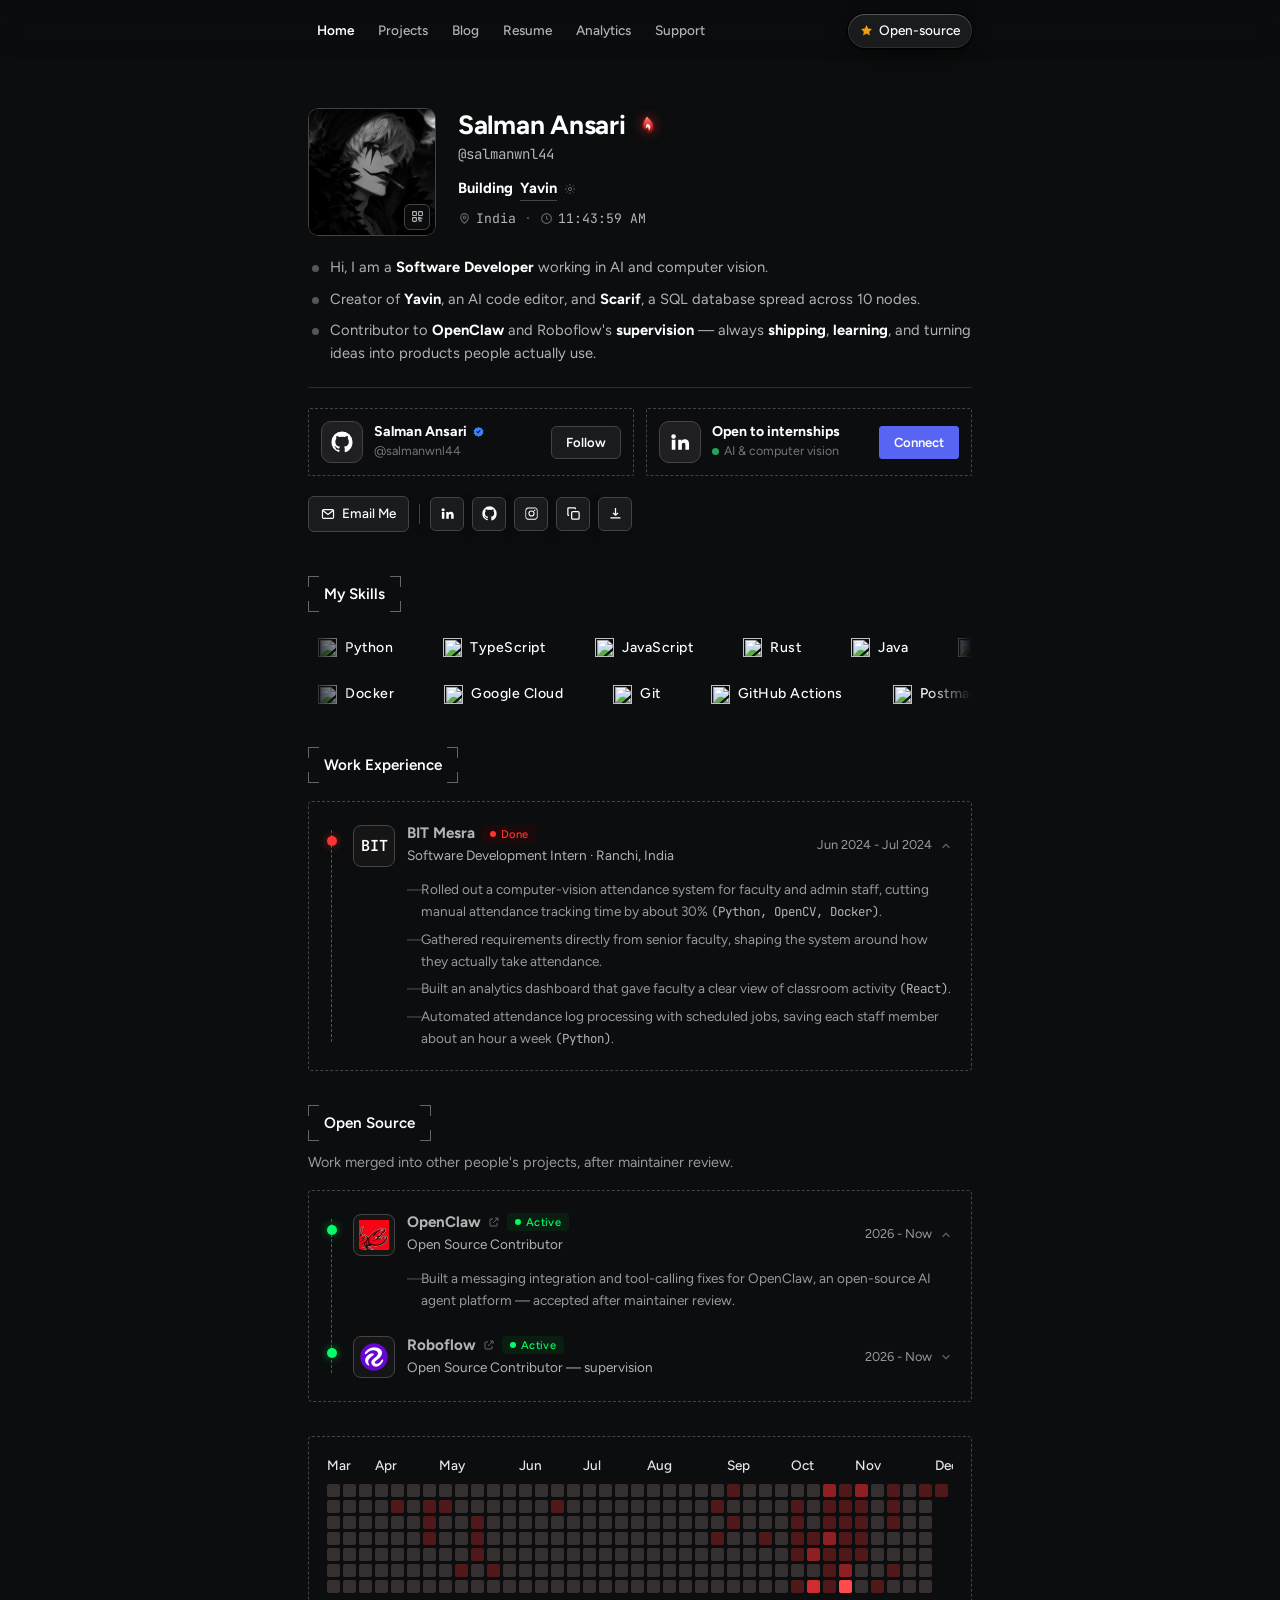
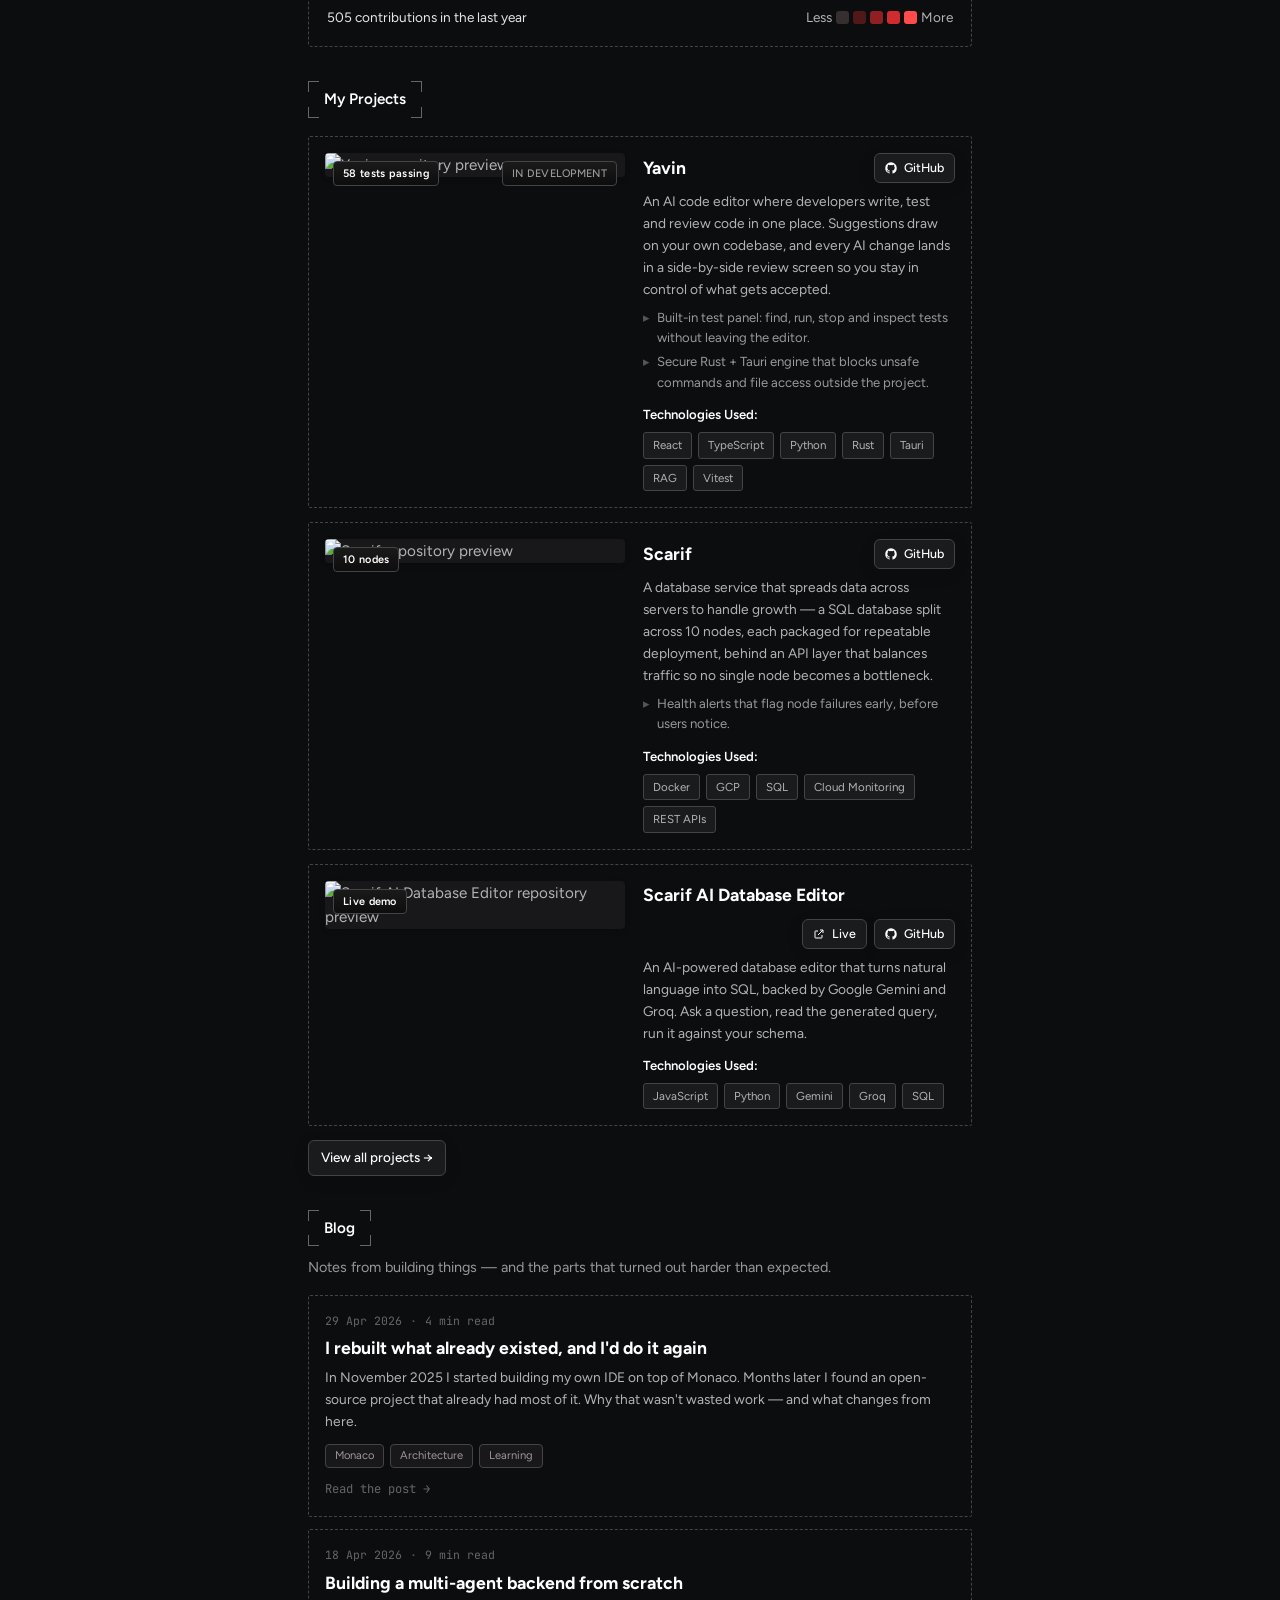
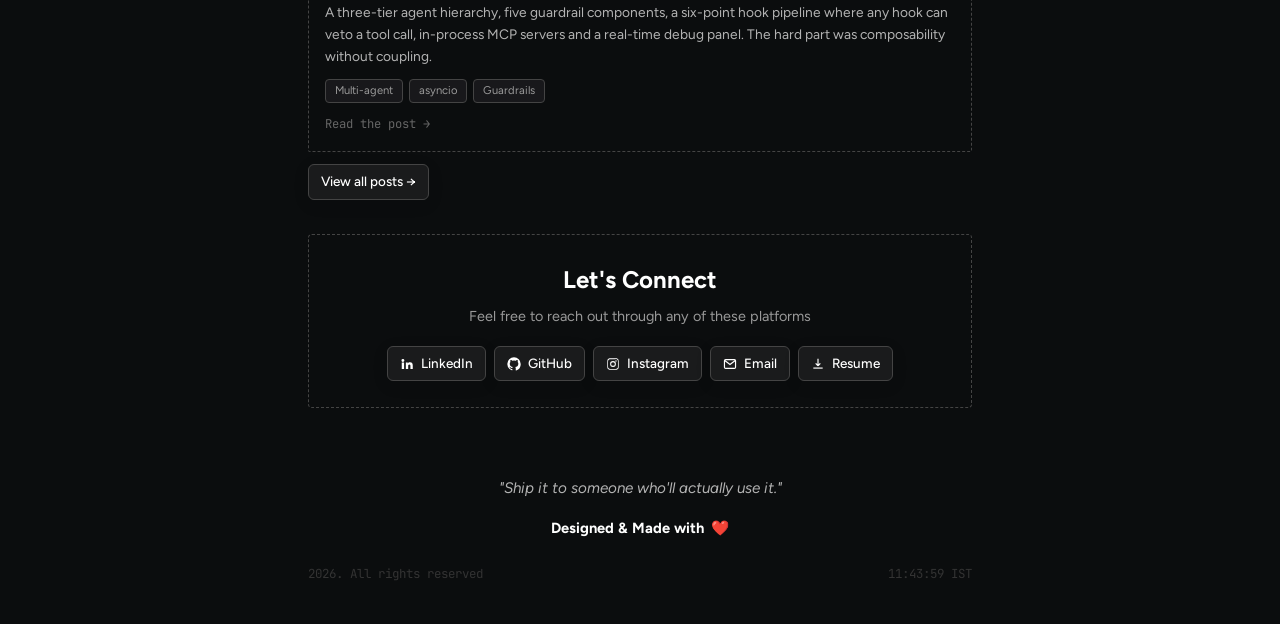
==== commit 78935897: "feat: add portfolio stylesheet with dark-only theme and custom styles" ====
--- a/index.html
+++ b/index.html
@@ -669,8 +669,7 @@
     </p>
   </footer>
 
-  <script src="./assets/main.js?v=202611122046" defer></script>
-  <script src="./assets/bloodflame-katana.js?v=202611122046" defer></script>
+  <script src="./assets/main.js?v=202611122040" defer></script>
 </body>
 
 </html>
--- a/assets/styles.css
+++ b/assets/styles.css
@@ -430,187 +430,6 @@
   transform: scale(1.08);
 }
 
-/* ==========================================================================
-   Bloodflame Katana Profile Overlay Styles
-   ========================================================================== */
-.bloodflame-overlay {
-  position: absolute;
-  top: 50%;
-  left: 50%;
-  width: 180px;
-  height: 180px;
-  transform: translate(-50%, -50%);
-  pointer-events: none;
-  z-index: 10;
-  overflow: visible;
-}
-
-/* Faint crimson pulse behind the avatar */
-.katana-pulse-aura {
-  position: absolute;
-  inset: 12px;
-  border-radius: var(--radius-3xl);
-  background: radial-gradient(circle, rgba(220, 20, 60, 0.28) 0%, rgba(136, 0, 21, 0.12) 65%, transparent 100%);
-  filter: blur(14px);
-  opacity: 0.15;
-  transition: opacity 1.2s ease, transform 1.2s ease;
-  pointer-events: none;
-}
-
-.phase-enter .katana-pulse-aura {
-  opacity: 0.55;
-  transform: scale(1.08);
-}
-
-.phase-slash .katana-pulse-aura {
-  opacity: 0.85;
-  transform: scale(1.22);
-}
-
-.phase-dissipate .katana-pulse-aura {
-  opacity: 0.3;
-  transform: scale(1.05);
-}
-
-/* Floating Ember & Spark Canvas */
-.bloodflame-canvas {
-  position: absolute;
-  inset: 0;
-  width: 100%;
-  height: 100%;
-  pointer-events: none;
-}
-
-/* SVG Katana & Slash Rig */
-.katana-svg {
-  position: absolute;
-  inset: 0;
-  width: 100%;
-  height: 100%;
-  overflow: visible;
-  pointer-events: none;
-}
-
-/* Slash Arc Path Transitions */
-.slash-arc-outer,
-.slash-arc-core {
-  opacity: 0;
-  stroke-dasharray: 260;
-  stroke-dashoffset: 260;
-}
-
-.phase-slash .slash-arc-outer {
-  opacity: 0.95;
-  animation: arcStrikeOuter 0.52s cubic-bezier(0.12, 0.9, 0.2, 1) forwards;
-}
-
-.phase-slash .slash-arc-core {
-  opacity: 1;
-  animation: arcStrikeCore 0.45s cubic-bezier(0.1, 0.95, 0.18, 1) forwards;
-}
-
-.phase-dissipate .slash-arc-outer {
-  opacity: 0;
-  transition: opacity 0.4s ease-out;
-}
-
-.phase-dissipate .slash-arc-core {
-  opacity: 0;
-  transition: opacity 0.35s ease-out;
-}
-
-@keyframes arcStrikeOuter {
-  0% {
-    stroke-dashoffset: 260;
-    opacity: 0.95;
-    filter: drop-shadow(0 0 16px #ff1744) drop-shadow(0 0 32px #7f0909);
-  }
-  45% {
-    stroke-dashoffset: 0;
-    opacity: 1;
-    filter: drop-shadow(0 0 22px #ff2a4b) drop-shadow(0 0 45px #4a000b);
-  }
-  100% {
-    stroke-dashoffset: -40;
-    opacity: 0.4;
-    filter: drop-shadow(0 0 8px #b91c1c);
-  }
-}
-
-@keyframes arcStrikeCore {
-  0% {
-    stroke-dashoffset: 260;
-    opacity: 1;
-  }
-  50% {
-    stroke-dashoffset: 0;
-    opacity: 1;
-  }
-  100% {
-    stroke-dashoffset: -30;
-    opacity: 0.2;
-  }
-}
-
-/* Katana Rig Movement & Natural Swing Physics */
-.katana-rig {
-  opacity: 0;
-  transform-origin: 30px 40px;
-  transform: translate(220px, -40px) rotate(-65deg);
-}
-
-/* Phase 2: Weapon Appearance (Enter from top-right) */
-.phase-enter .katana-rig {
-  opacity: 1;
-  animation: katanaEnterBlade 0.3s cubic-bezier(0.2, 0.8, 0.3, 1) forwards;
-}
-
-@keyframes katanaEnterBlade {
-  0% {
-    opacity: 0;
-    transform: translate(210px, -40px) rotate(-60deg) scale(0.85);
-  }
-  100% {
-    opacity: 1;
-    transform: translate(155px, -10px) rotate(-35deg) scale(1);
-    filter: drop-shadow(0 0 10px #ff1744);
-  }
-}
-
-/* Phase 3: Fast Elegant Diagonal Slash across profile */
-.phase-slash .katana-rig {
-  opacity: 1;
-  animation: katanaSlashAttack 0.55s cubic-bezier(0.12, 0.92, 0.2, 1) forwards;
-}
-
-@keyframes katanaSlashAttack {
-  0% {
-    opacity: 1;
-    transform: translate(155px, -10px) rotate(-35deg) scale(1);
-    filter: drop-shadow(0 0 12px #ff1744) drop-shadow(0 0 24px #7f0909);
-  }
-  25% {
-    transform: translate(105px, 60px) rotate(15deg) scale(1.05);
-    filter: drop-shadow(0 0 20px #ff2a4b) drop-shadow(0 0 35px #dc2626);
-  }
-  55% {
-    transform: translate(30px, 150px) rotate(68deg) scale(1.02);
-    filter: drop-shadow(0 0 16px #ff1744) drop-shadow(0 0 28px #7f0909);
-  }
-  100% {
-    opacity: 0;
-    transform: translate(-50px, 220px) rotate(90deg) scale(0.95);
-    filter: drop-shadow(0 0 4px #7f0909);
-  }
-}
-
-/* Reduced Motion Safety */
-@media (prefers-reduced-motion: reduce) {
-  .bloodflame-overlay {
-    display: none !important;
-  }
-}
-
 .hero-id {
   padding-top: 2px;
   min-width: 0;
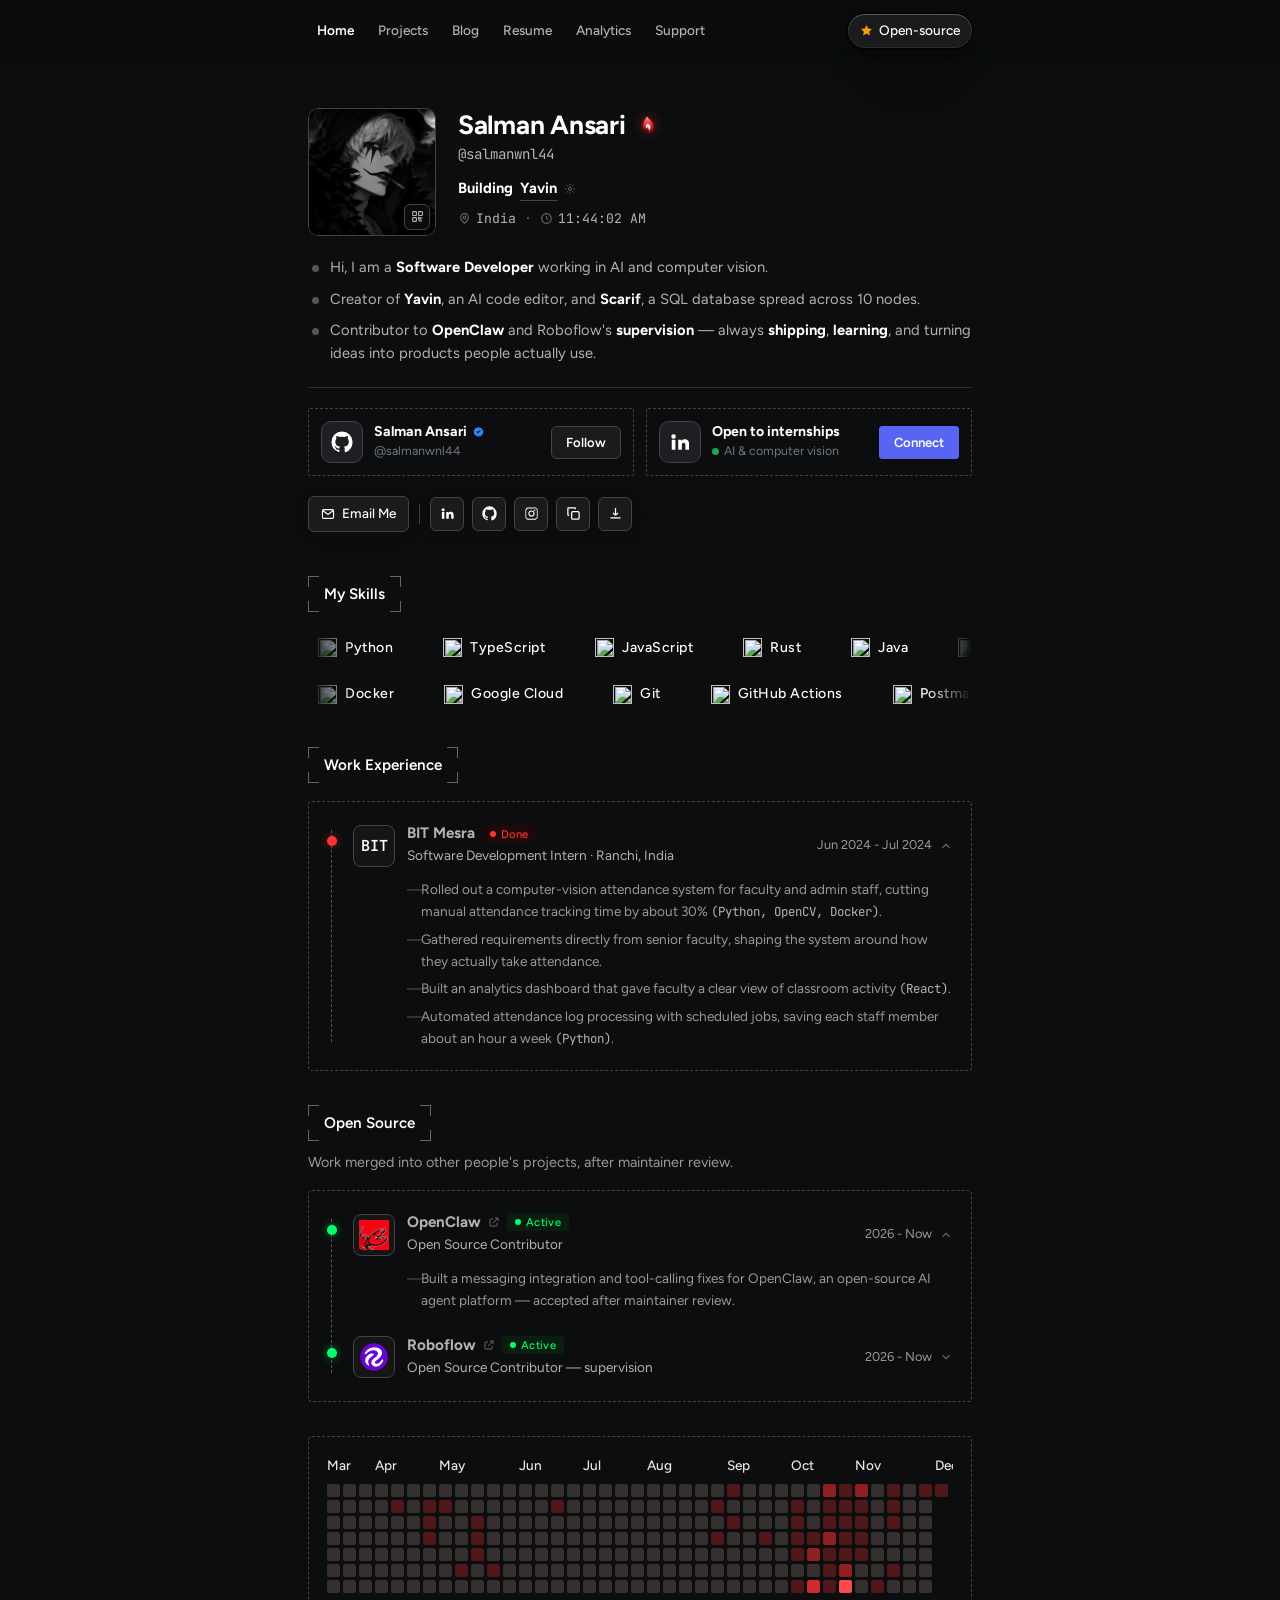
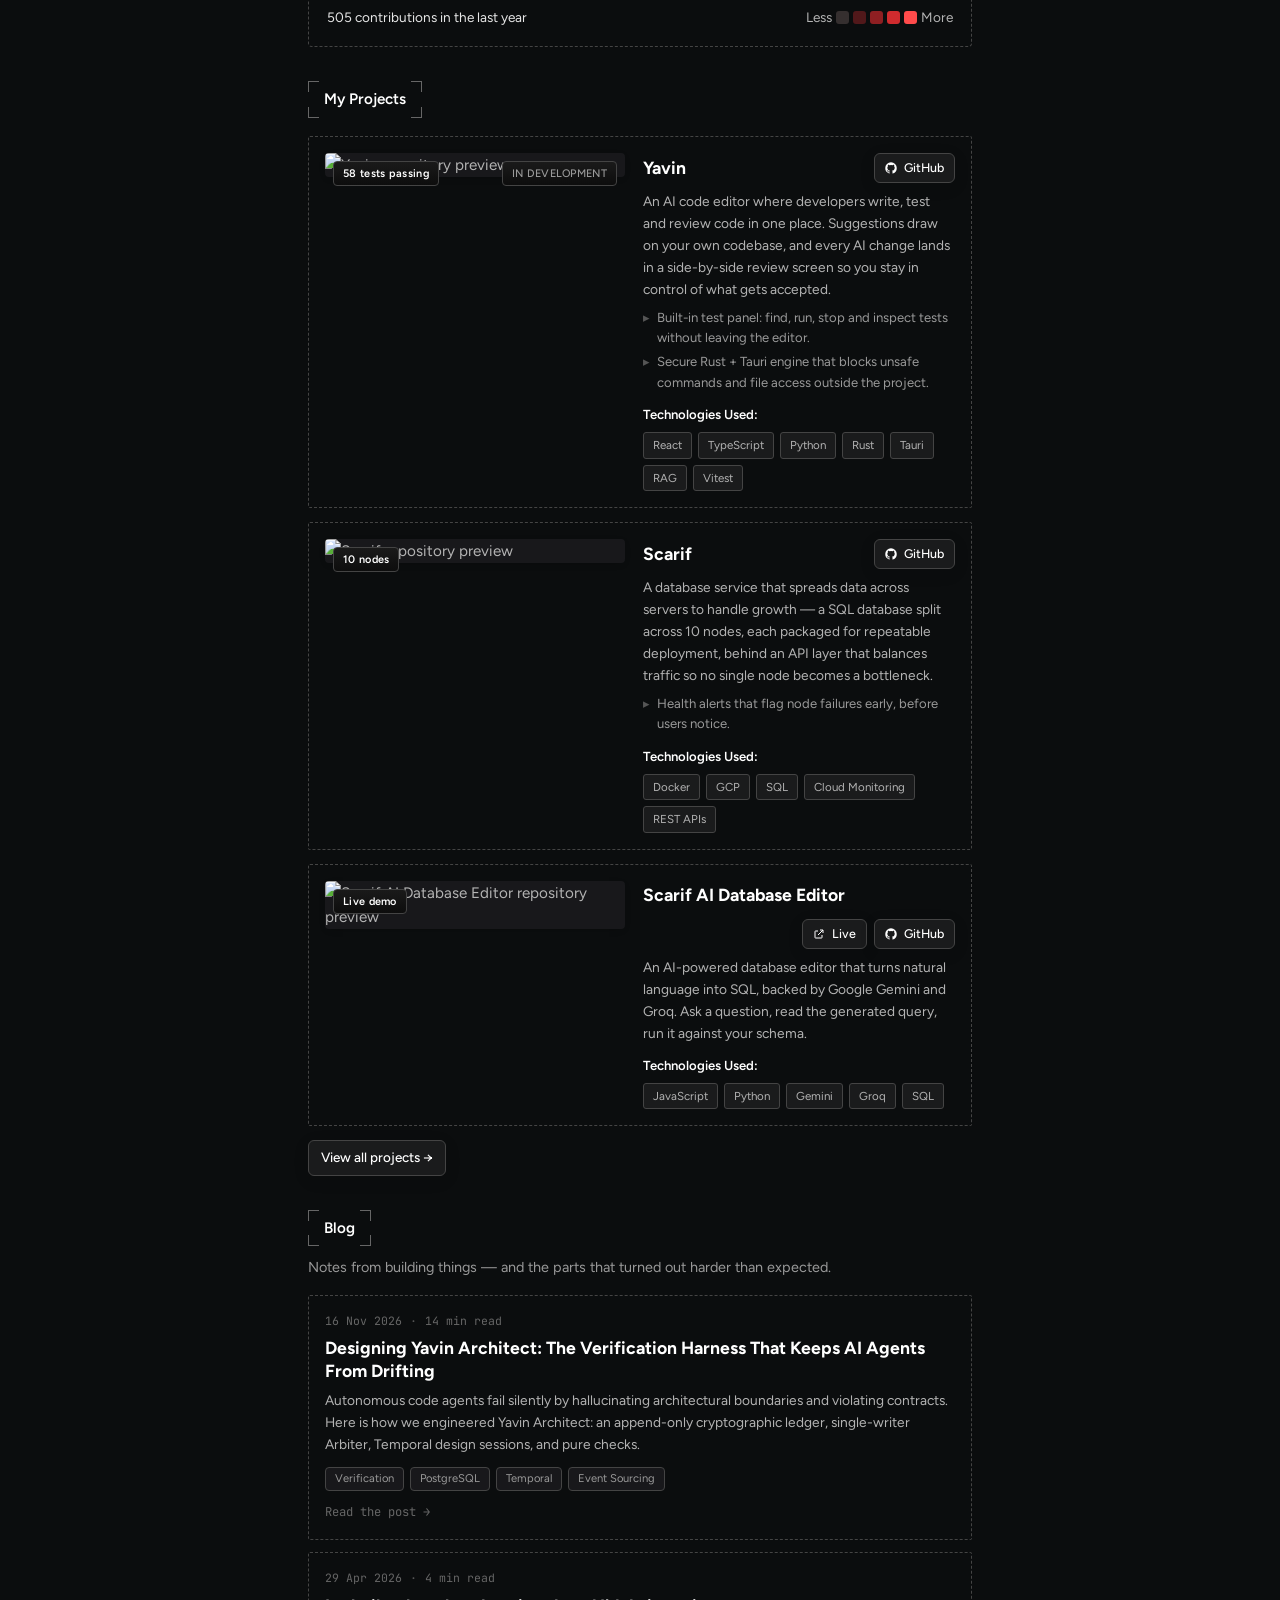
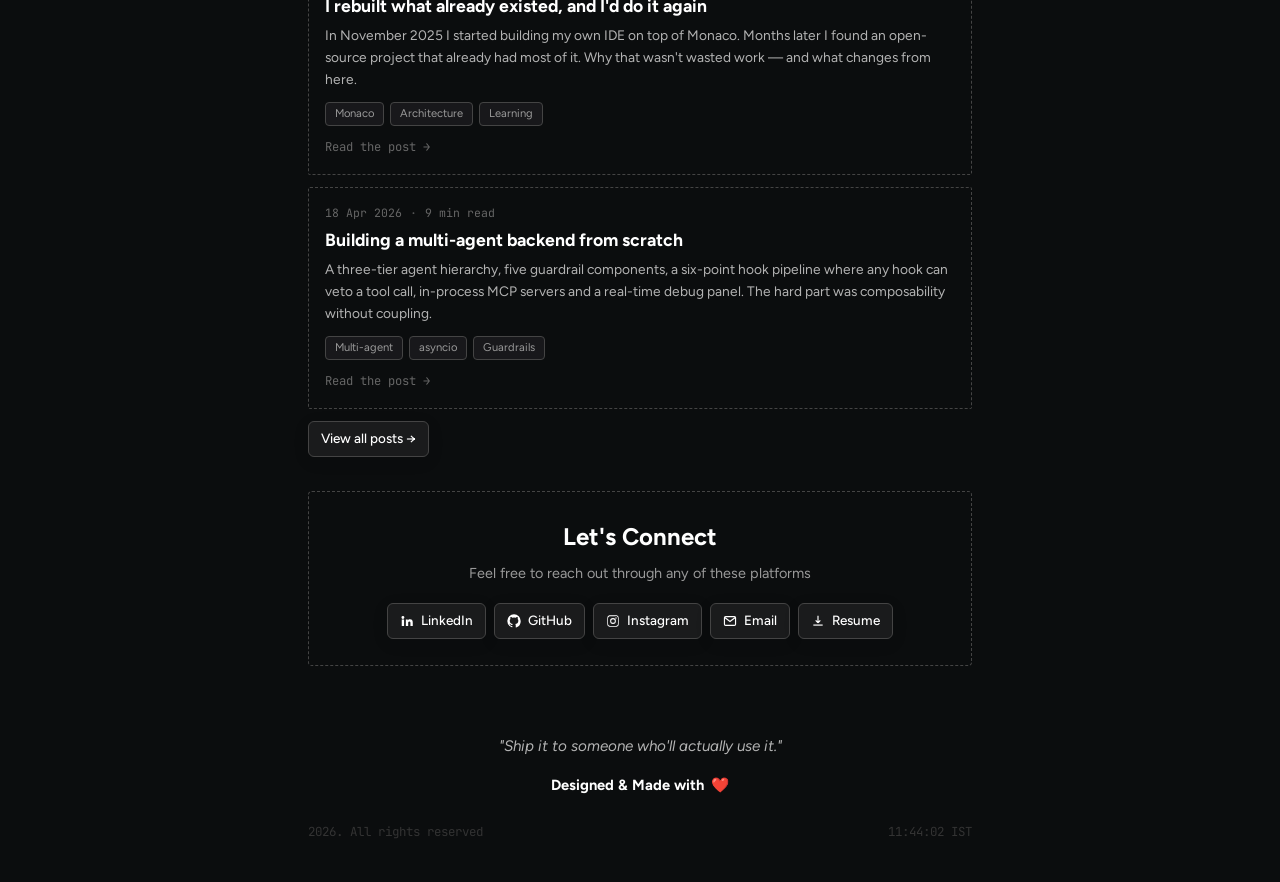
==== commit 8abea431: "feat(blog): add comprehensive technical deep-dive on Yavin Architect" ====
--- a/index.html
+++ b/index.html
@@ -574,6 +574,23 @@
       <p class="page-sub" style="margin:-8px 0 16px">Notes from building things — and the parts that turned out harder
         than expected.</p>
 
+      <a class="post-card" href="./blog-yavin-architect">
+        <div class="post-meta">
+          <span>16 Nov 2026</span>
+          <span class="sep">·</span>
+          <span>14 min read</span>
+        </div>
+        <h3 class="post-title">Designing Yavin Architect: The Verification Harness That Keeps AI Agents From Drifting</h3>
+        <p class="post-excerpt">Autonomous code agents fail silently by hallucinating architectural boundaries and violating contracts. Here is how we engineered Yavin Architect: an append-only cryptographic ledger, single-writer Arbiter, Temporal design sessions, and pure checks.</p>
+        <div class="post-tags">
+          <span class="post-tag">Verification</span>
+          <span class="post-tag">PostgreSQL</span>
+          <span class="post-tag">Temporal</span>
+          <span class="post-tag">Event Sourcing</span>
+        </div>
+        <span class="post-read">Read the post →</span>
+      </a>
+
       <a class="post-card" href="./blog-building-it-myself">
         <div class="post-meta">
           <span>29 Apr 2026</span>
